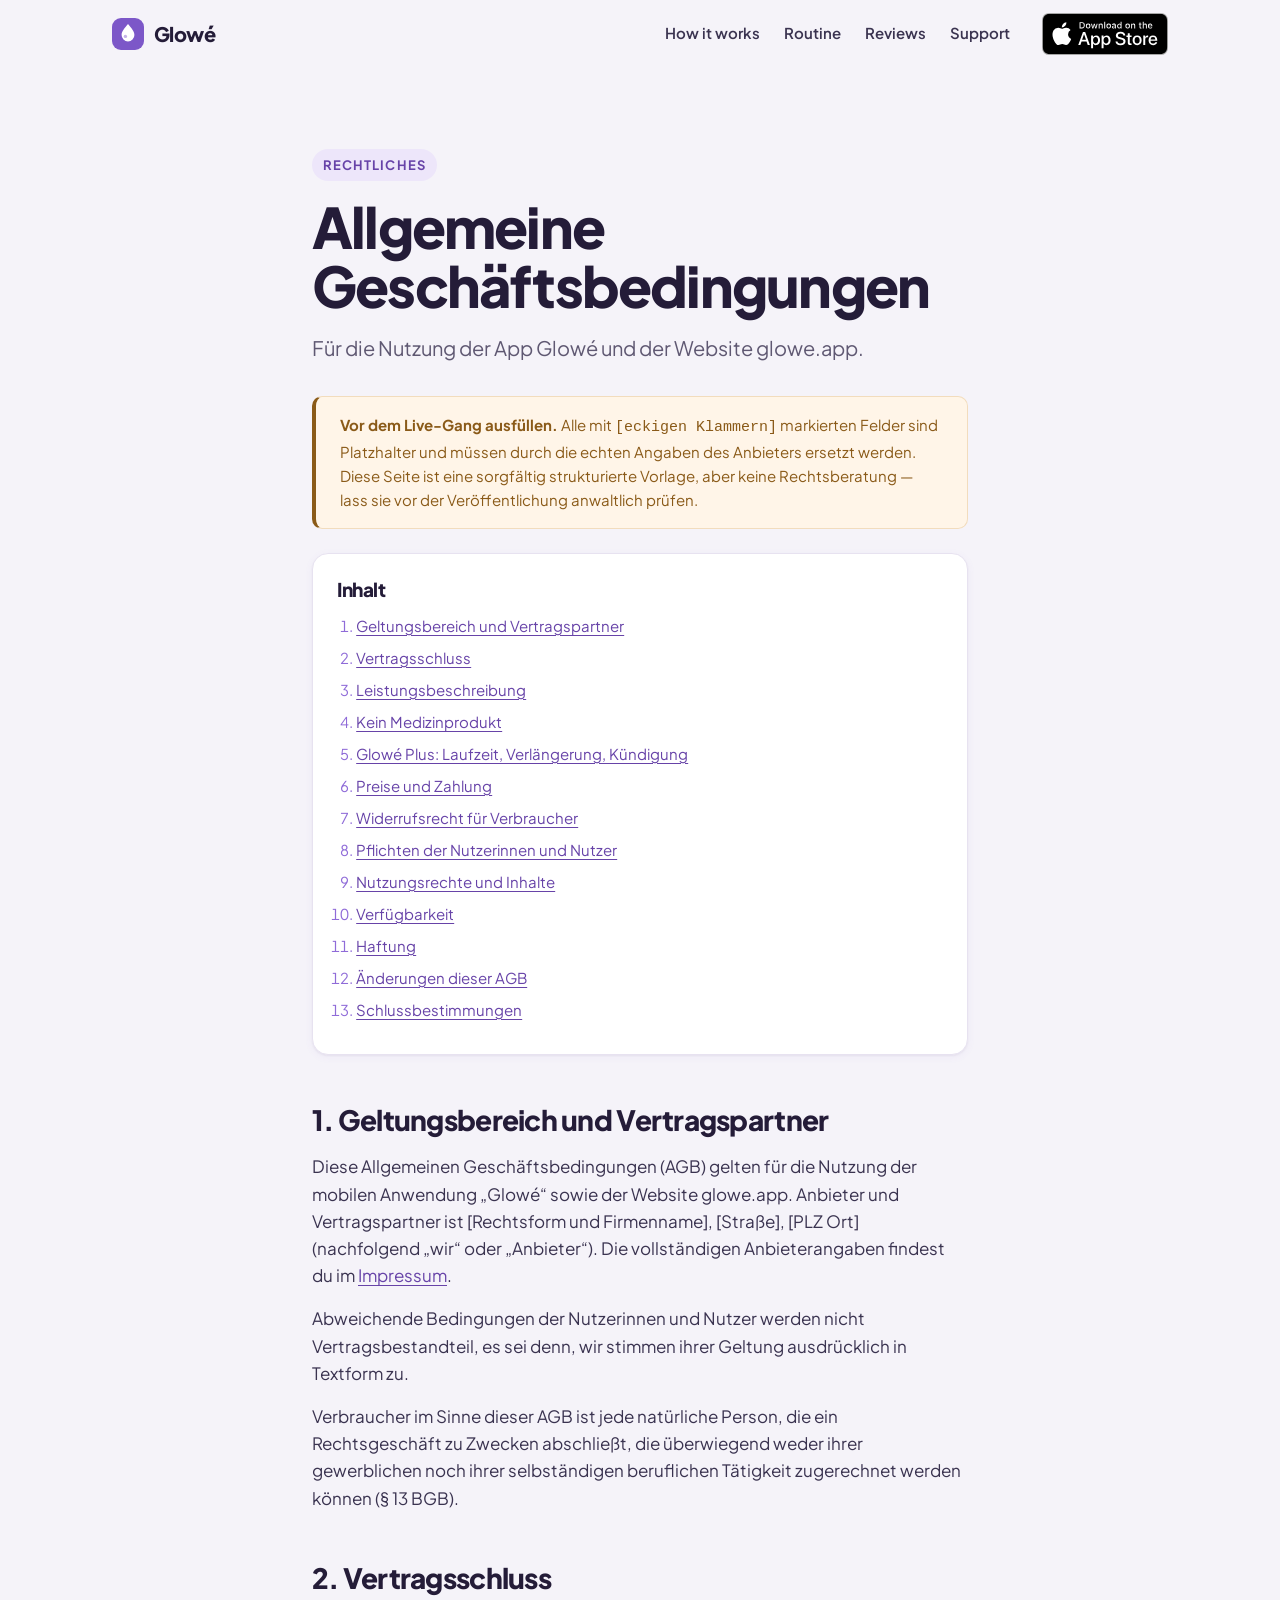
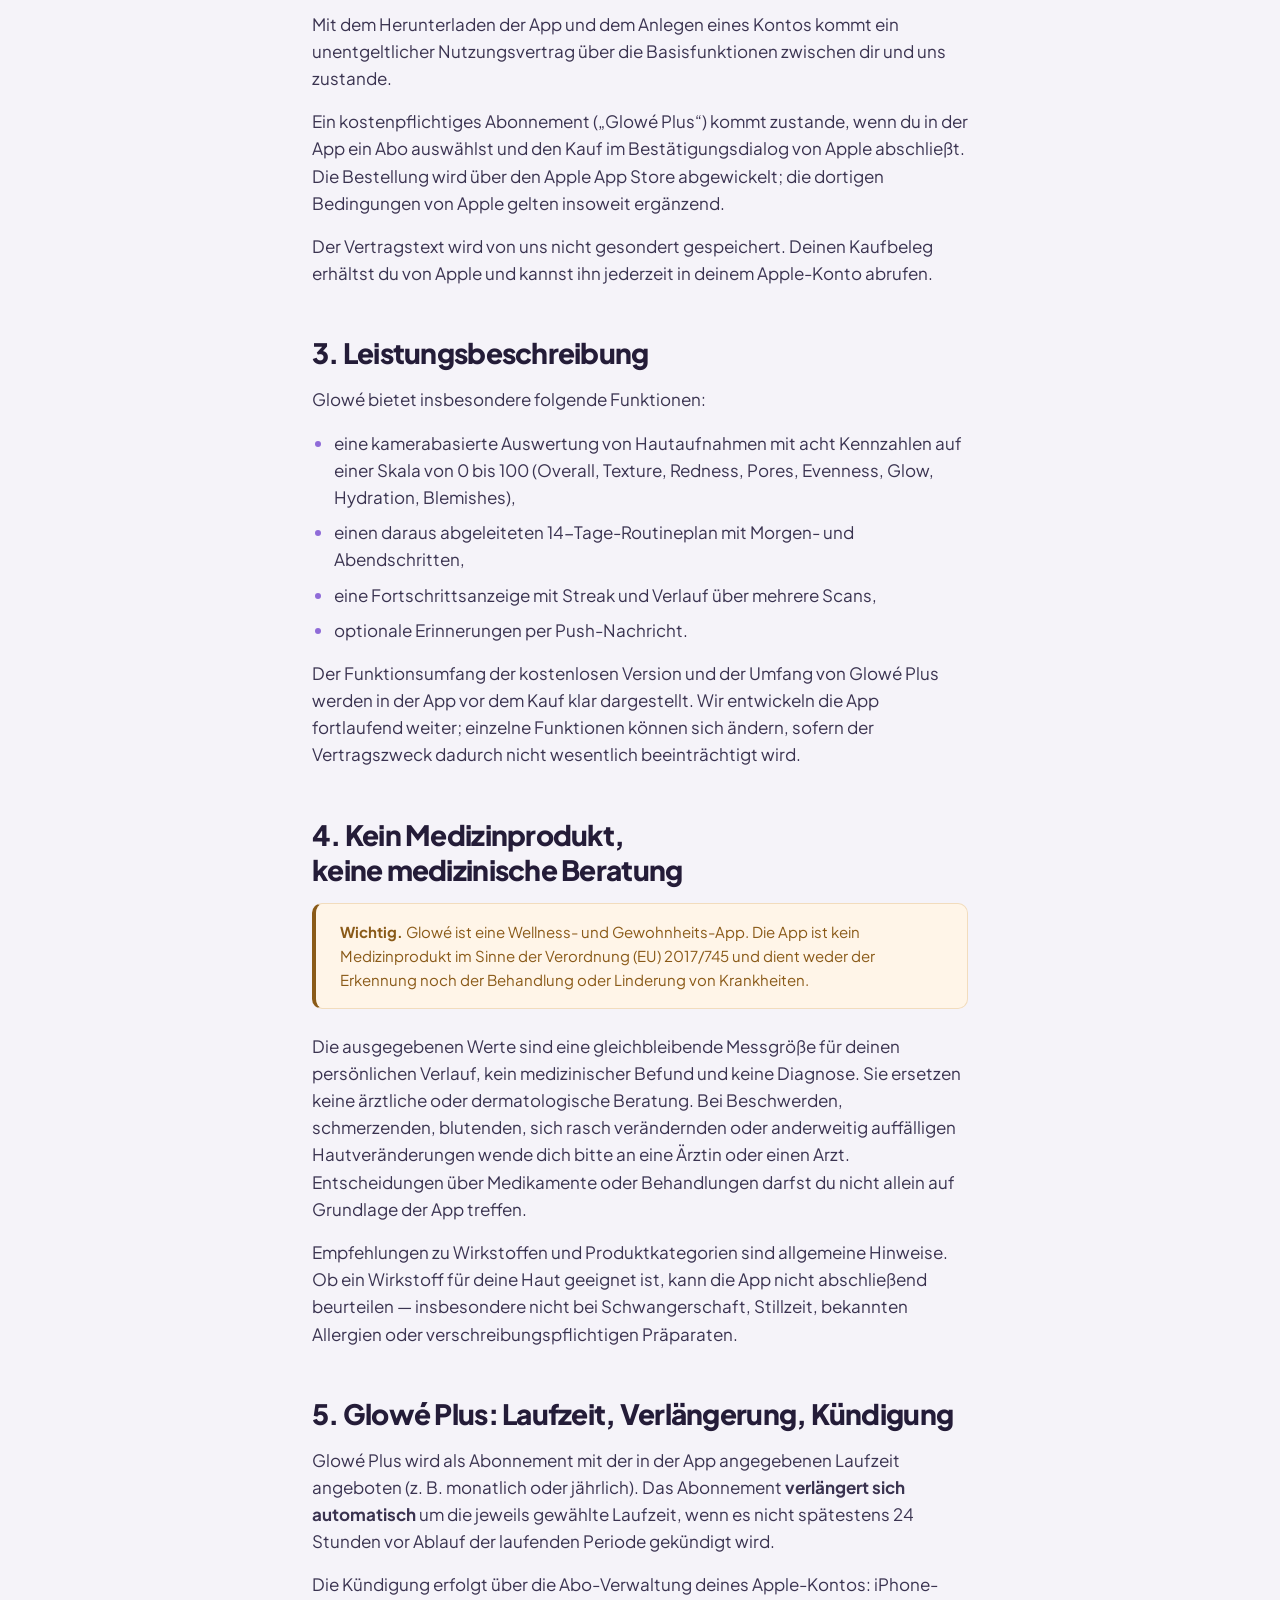
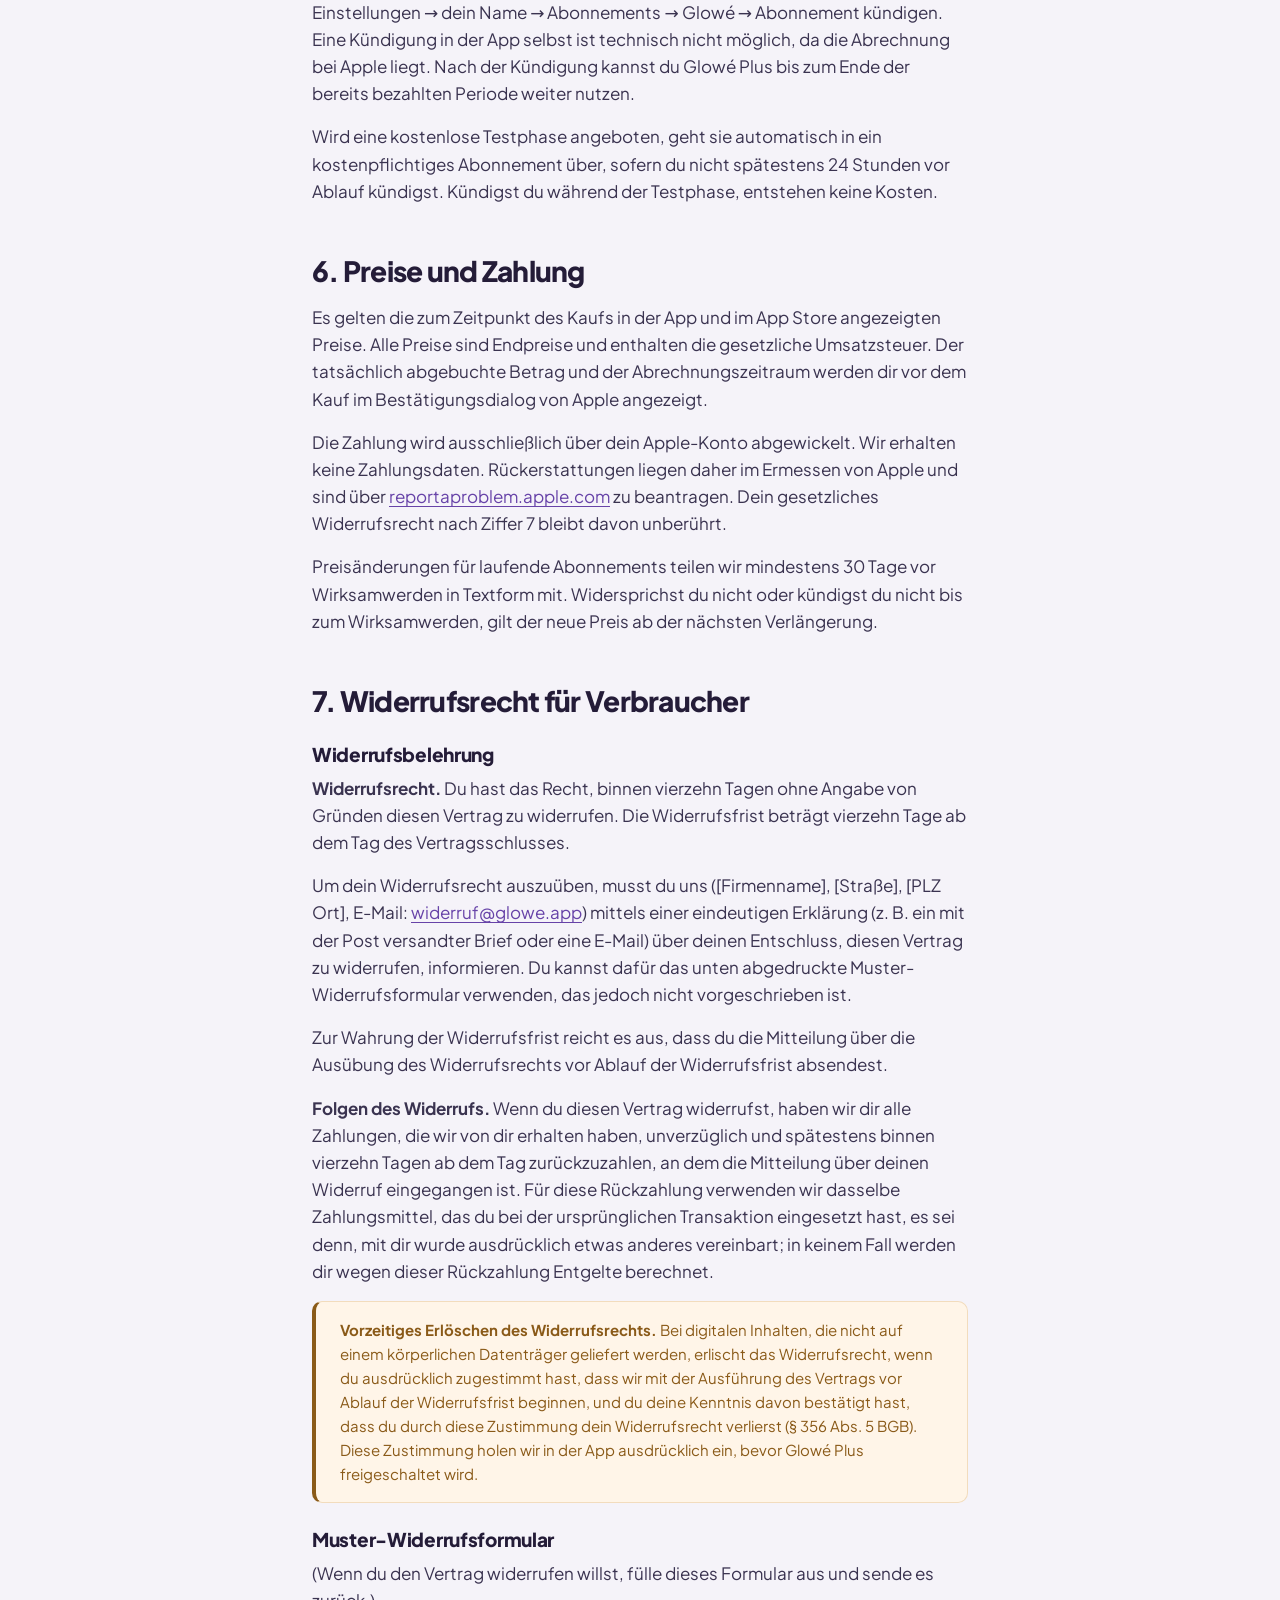
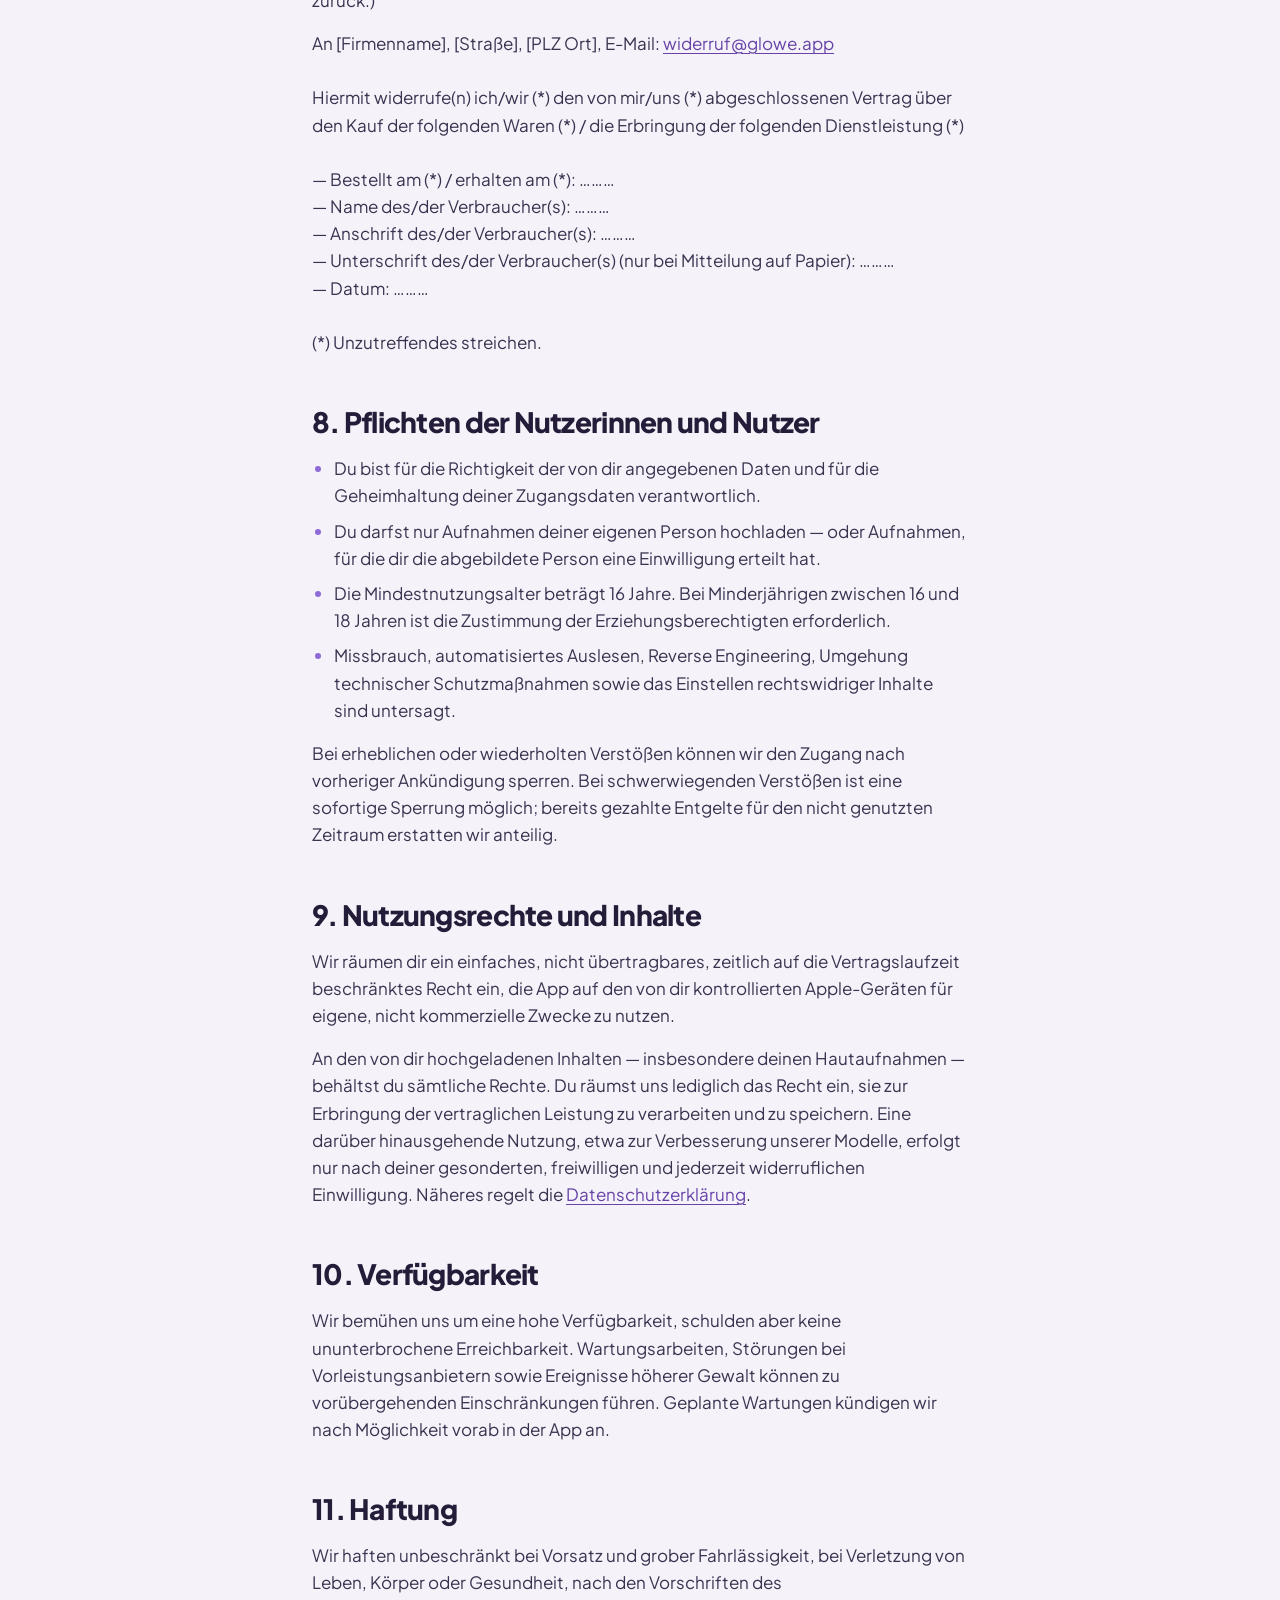
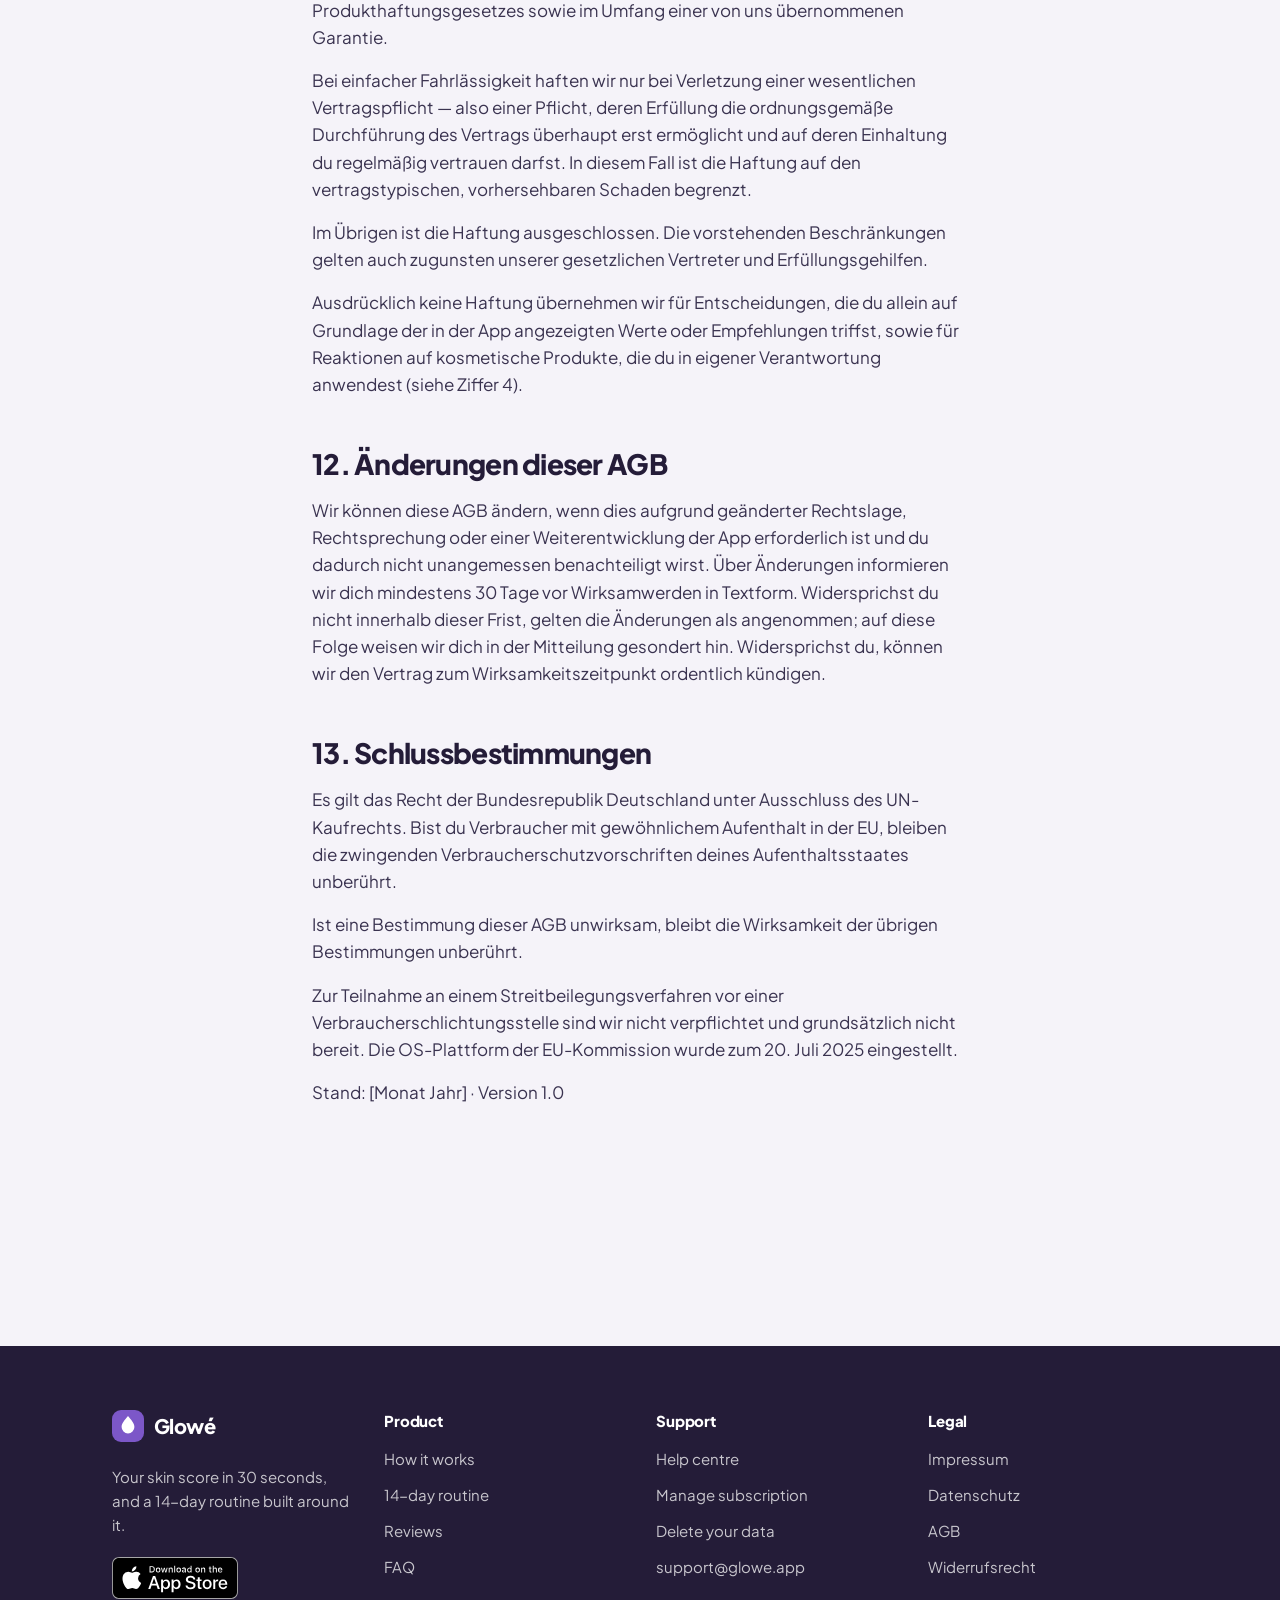
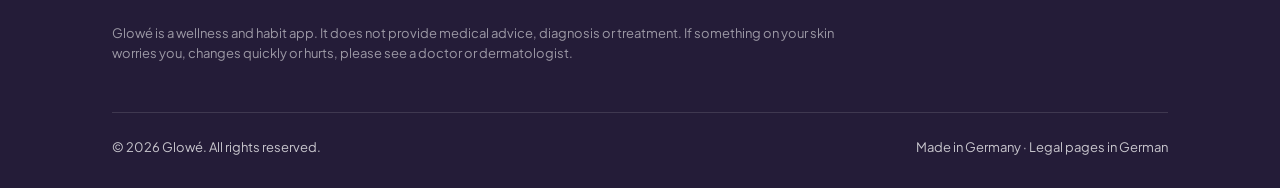
==== agb.html @ 4f0b28f7 "Add Glowé marketing site with code-built iPhone mockups Static five-page site for the Glowé iOS app," ====
<!doctype html>
<html lang="de">
  <head>
    <meta charset="utf-8" />
    <meta name="viewport" content="width=device-width, initial-scale=1" />
    <title>AGB — Glowé</title>
    <meta name="description" content="Allgemeine Geschäftsbedingungen für die App Glowé: Vertragsschluss, Glowé Plus, Kündigung, Widerrufsrecht und Haftung." />
    <meta name="robots" content="index, follow" />
    <link rel="canonical" href="https://glowe.app/agb.html" />
    <meta name="theme-color" content="#f5f3f9" />
    <meta property="og:type" content="website" />
    <meta property="og:site_name" content="Glowé" />
    <meta property="og:title" content="AGB — Glowé" />
    <meta property="og:description" content="Allgemeine Geschäftsbedingungen für die App Glowé: Vertragsschluss, Glowé Plus, Kündigung, Widerrufsrecht und Haftung." />
    <meta property="og:url" content="https://glowe.app/agb.html" />
    <link rel="preload" href="assets/fonts/plus-jakarta-sans-latin.woff2" as="font" type="font/woff2" crossorigin />
    <link rel="stylesheet" href="assets/css/style.css" />
    <link rel="icon" href="data:image/svg+xml,%3Csvg xmlns='http://www.w3.org/2000/svg' viewBox='0 0 32 32'%3E%3Crect width='32' height='32' rx='9' fill='%237c57c8'/%3E%3Cpath d='M16 6c3.4 4.2 6.4 7.2 6.4 11a6.4 6.4 0 1 1-12.8 0c0-3.8 3-6.8 6.4-11z' fill='%23fff'/%3E%3C/svg%3E" />
  </head>

  <body>
    <a class="skip-link" href="#main">Skip to content</a>

    <header class="header">
      <div class="container header__inner">
        <a class="brand" href="index.html">
          <svg class="brand__mark" viewBox="0 0 32 32" aria-hidden="true">
            <rect width="32" height="32" rx="9" fill="#7c57c8" />
            <path d="M16 6c3.4 4.2 6.4 7.2 6.4 11a6.4 6.4 0 1 1-12.8 0c0-3.8 3-6.8 6.4-11z" fill="#fff" />
            <circle cx="13.4" cy="18.4" r="1.7" fill="#7c57c8" opacity=".45" />
          </svg>
          Glowé
        </a>

        <nav class="nav" aria-label="Main">
          <a href="index.html#how">How it works</a>
          <a href="index.html#routine">Routine</a>
          <a href="index.html#reviews">Reviews</a>
          <a href="support.html">Support</a>
        </nav>

        <a class="appstore appstore--sm header__cta" href="https://apps.apple.com/app/id6787454842" target="_blank" rel="noopener">
          <img src="assets/img/appstore-badge.svg" alt="Download Glowé on the App Store" width="126" height="42" />
        </a>

        <button class="burger" type="button" aria-expanded="false" aria-controls="mobile-nav" aria-label="Open menu">
          <span></span>
        </button>
      </div>

      <div class="container">
        <nav class="mobile-nav" id="mobile-nav" hidden aria-label="Mobile">
          <a href="index.html#how">How it works</a>
          <a href="index.html#routine">Routine</a>
          <a href="index.html#reviews">Reviews</a>
          <a href="support.html">Support</a>
          <a class="appstore appstore--sm" href="https://apps.apple.com/app/id6787454842" target="_blank" rel="noopener">
            <img src="assets/img/appstore-badge.svg" alt="Download Glowé on the App Store" width="126" height="42" />
          </a>
        </nav>
      </div>
    </header>

    <main id="main">
      <section class="page-head">
        <div class="container container--narrow">
          <span class="eyebrow reveal">Rechtliches</span>
          <h1 class="reveal">Allgemeine Geschäftsbedingungen</h1>
          <p class="reveal">
            Für die Nutzung der App Glowé und der Website glowe.app.
          </p>
        </div>
      </section>

      <section class="prose container container--narrow">
      <div class="callout reveal">
        <strong>Vor dem Live-Gang ausfüllen.</strong> Alle mit
        <code>[eckigen Klammern]</code> markierten Felder sind Platzhalter und müssen durch die
        echten Angaben des Anbieters ersetzt werden. Diese Seite ist eine sorgfältig strukturierte
        Vorlage, aber keine Rechtsberatung — lass sie vor der Veröffentlichung anwaltlich prüfen.
      </div>

        <nav class="toc reveal" aria-label="Inhaltsverzeichnis">
          <h2>Inhalt</h2>
          <ol>
            <li><a href="#geltung">Geltungsbereich und Vertragspartner</a></li>
            <li><a href="#vertragsschluss">Vertragsschluss</a></li>
            <li><a href="#leistung">Leistungsbeschreibung</a></li>
            <li><a href="#kein-medizinprodukt">Kein Medizinprodukt</a></li>
            <li><a href="#abo">Glowé Plus: Laufzeit, Verlängerung, Kündigung</a></li>
            <li><a href="#preise">Preise und Zahlung</a></li>
            <li><a href="#widerruf">Widerrufsrecht für Verbraucher</a></li>
            <li><a href="#pflichten">Pflichten der Nutzerinnen und Nutzer</a></li>
            <li><a href="#rechte-inhalte">Nutzungsrechte und Inhalte</a></li>
            <li><a href="#verfuegbarkeit">Verfügbarkeit</a></li>
            <li><a href="#haftung">Haftung</a></li>
            <li><a href="#aenderungen">Änderungen dieser AGB</a></li>
            <li><a href="#schluss">Schlussbestimmungen</a></li>
          </ol>
        </nav>

        <h2 id="geltung">1. Geltungsbereich und Vertragspartner</h2>
        <p>
          Diese Allgemeinen Geschäftsbedingungen (AGB) gelten für die Nutzung der mobilen Anwendung
          „Glowé“ sowie der Website glowe.app. Anbieter und Vertragspartner ist [Rechtsform und
          Firmenname], [Straße], [PLZ Ort] (nachfolgend „wir“ oder „Anbieter“). Die vollständigen
          Anbieterangaben findest du im <a href="impressum.html">Impressum</a>.
        </p>
        <p>
          Abweichende Bedingungen der Nutzerinnen und Nutzer werden nicht Vertragsbestandteil, es
          sei denn, wir stimmen ihrer Geltung ausdrücklich in Textform zu.
        </p>
        <p>
          Verbraucher im Sinne dieser AGB ist jede natürliche Person, die ein Rechtsgeschäft zu
          Zwecken abschließt, die überwiegend weder ihrer gewerblichen noch ihrer selbständigen
          beruflichen Tätigkeit zugerechnet werden können (§ 13 BGB).
        </p>

        <h2 id="vertragsschluss">2. Vertragsschluss</h2>
        <p>
          Mit dem Herunterladen der App und dem Anlegen eines Kontos kommt ein unentgeltlicher
          Nutzungsvertrag über die Basisfunktionen zwischen dir und uns zustande.
        </p>
        <p>
          Ein kostenpflichtiges Abonnement („Glowé Plus“) kommt zustande, wenn du in der App ein
          Abo auswählst und den Kauf im Bestätigungsdialog von Apple abschließt. Die Bestellung wird
          über den Apple App Store abgewickelt; die dortigen Bedingungen von Apple gelten insoweit
          ergänzend.
        </p>
        <p>
          Der Vertragstext wird von uns nicht gesondert gespeichert. Deinen Kaufbeleg erhältst du
          von Apple und kannst ihn jederzeit in deinem Apple-Konto abrufen.
        </p>

        <h2 id="leistung">3. Leistungsbeschreibung</h2>
        <p>Glowé bietet insbesondere folgende Funktionen:</p>
        <ul>
          <li>
            eine kamerabasierte Auswertung von Hautaufnahmen mit acht Kennzahlen auf einer Skala von
            0 bis 100 (Overall, Texture, Redness, Pores, Evenness, Glow, Hydration, Blemishes),
          </li>
          <li>einen daraus abgeleiteten 14-Tage-Routineplan mit Morgen- und Abendschritten,</li>
          <li>eine Fortschrittsanzeige mit Streak und Verlauf über mehrere Scans,</li>
          <li>optionale Erinnerungen per Push-Nachricht.</li>
        </ul>
        <p>
          Der Funktionsumfang der kostenlosen Version und der Umfang von Glowé Plus werden in der
          App vor dem Kauf klar dargestellt. Wir entwickeln die App fortlaufend weiter; einzelne
          Funktionen können sich ändern, sofern der Vertragszweck dadurch nicht wesentlich
          beeinträchtigt wird.
        </p>

        <h2 id="kein-medizinprodukt">4. Kein Medizinprodukt, keine medizinische Beratung</h2>
        <div class="callout">
          <strong>Wichtig.</strong> Glowé ist eine Wellness- und Gewohnheits-App. Die App ist kein
          Medizinprodukt im Sinne der Verordnung (EU) 2017/745 und dient weder der Erkennung noch
          der Behandlung oder Linderung von Krankheiten.
        </div>
        <p>
          Die ausgegebenen Werte sind eine gleichbleibende Messgröße für deinen persönlichen
          Verlauf, kein medizinischer Befund und keine Diagnose. Sie ersetzen keine ärztliche oder
          dermatologische Beratung. Bei Beschwerden, schmerzenden, blutenden, sich rasch
          verändernden oder anderweitig auffälligen Hautveränderungen wende dich bitte an eine Ärztin
          oder einen Arzt. Entscheidungen über Medikamente oder Behandlungen darfst du nicht allein
          auf Grundlage der App treffen.
        </p>
        <p>
          Empfehlungen zu Wirkstoffen und Produktkategorien sind allgemeine Hinweise. Ob ein
          Wirkstoff für deine Haut geeignet ist, kann die App nicht abschließend beurteilen —
          insbesondere nicht bei Schwangerschaft, Stillzeit, bekannten Allergien oder
          verschreibungspflichtigen Präparaten.
        </p>

        <h2 id="abo">5. Glowé Plus: Laufzeit, Verlängerung, Kündigung</h2>
        <p>
          Glowé Plus wird als Abonnement mit der in der App angegebenen Laufzeit angeboten (z.&nbsp;B.
          monatlich oder jährlich). Das Abonnement <strong>verlängert sich automatisch</strong> um
          die jeweils gewählte Laufzeit, wenn es nicht spätestens 24 Stunden vor Ablauf der
          laufenden Periode gekündigt wird.
        </p>
        <p>
          Die Kündigung erfolgt über die Abo-Verwaltung deines Apple-Kontos: iPhone-Einstellungen →
          dein Name → Abonnements → Glowé → Abonnement kündigen. Eine Kündigung in der App selbst
          ist technisch nicht möglich, da die Abrechnung bei Apple liegt. Nach der Kündigung kannst
          du Glowé Plus bis zum Ende der bereits bezahlten Periode weiter nutzen.
        </p>
        <p>
          Wird eine kostenlose Testphase angeboten, geht sie automatisch in ein kostenpflichtiges
          Abonnement über, sofern du nicht spätestens 24 Stunden vor Ablauf kündigst. Kündigst du
          während der Testphase, entstehen keine Kosten.
        </p>

        <h2 id="preise">6. Preise und Zahlung</h2>
        <p>
          Es gelten die zum Zeitpunkt des Kaufs in der App und im App Store angezeigten Preise. Alle
          Preise sind Endpreise und enthalten die gesetzliche Umsatzsteuer. Der tatsächlich
          abgebuchte Betrag und der Abrechnungszeitraum werden dir vor dem Kauf im Bestätigungsdialog
          von Apple angezeigt.
        </p>
        <p>
          Die Zahlung wird ausschließlich über dein Apple-Konto abgewickelt. Wir erhalten keine
          Zahlungsdaten. Rückerstattungen liegen daher im Ermessen von Apple und sind über
          <a href="https://reportaproblem.apple.com" target="_blank" rel="noopener">reportaproblem.apple.com</a>
          zu beantragen. Dein gesetzliches Widerrufsrecht nach Ziffer 7 bleibt davon unberührt.
        </p>
        <p>
          Preisänderungen für laufende Abonnements teilen wir mindestens 30 Tage vor Wirksamwerden
          in Textform mit. Widersprichst du nicht oder kündigst du nicht bis zum Wirksamwerden, gilt
          der neue Preis ab der nächsten Verlängerung.
        </p>

        <h2 id="widerruf">7. Widerrufsrecht für Verbraucher</h2>

        <h3>Widerrufsbelehrung</h3>
        <p>
          <strong>Widerrufsrecht.</strong> Du hast das Recht, binnen vierzehn Tagen ohne Angabe von
          Gründen diesen Vertrag zu widerrufen. Die Widerrufsfrist beträgt vierzehn Tage ab dem Tag
          des Vertragsschlusses.
        </p>
        <p>
          Um dein Widerrufsrecht auszuüben, musst du uns ([Firmenname], [Straße], [PLZ Ort], E-Mail:
          <a href="mailto:widerruf@glowe.app">widerruf@glowe.app</a>) mittels einer eindeutigen
          Erklärung (z.&nbsp;B. ein mit der Post versandter Brief oder eine E-Mail) über deinen
          Entschluss, diesen Vertrag zu widerrufen, informieren. Du kannst dafür das unten
          abgedruckte Muster-Widerrufsformular verwenden, das jedoch nicht vorgeschrieben ist.
        </p>
        <p>
          Zur Wahrung der Widerrufsfrist reicht es aus, dass du die Mitteilung über die Ausübung des
          Widerrufsrechts vor Ablauf der Widerrufsfrist absendest.
        </p>
        <p>
          <strong>Folgen des Widerrufs.</strong> Wenn du diesen Vertrag widerrufst, haben wir dir
          alle Zahlungen, die wir von dir erhalten haben, unverzüglich und spätestens binnen
          vierzehn Tagen ab dem Tag zurückzuzahlen, an dem die Mitteilung über deinen Widerruf
          eingegangen ist. Für diese Rückzahlung verwenden wir dasselbe Zahlungsmittel, das du bei
          der ursprünglichen Transaktion eingesetzt hast, es sei denn, mit dir wurde ausdrücklich
          etwas anderes vereinbart; in keinem Fall werden dir wegen dieser Rückzahlung Entgelte
          berechnet.
        </p>
        <div class="callout">
          <strong>Vorzeitiges Erlöschen des Widerrufsrechts.</strong> Bei digitalen Inhalten, die
          nicht auf einem körperlichen Datenträger geliefert werden, erlischt das Widerrufsrecht,
          wenn du ausdrücklich zugestimmt hast, dass wir mit der Ausführung des Vertrags vor Ablauf
          der Widerrufsfrist beginnen, und du deine Kenntnis davon bestätigt hast, dass du durch
          diese Zustimmung dein Widerrufsrecht verlierst (§ 356 Abs. 5 BGB). Diese Zustimmung holen
          wir in der App ausdrücklich ein, bevor Glowé Plus freigeschaltet wird.
        </div>

        <h3>Muster-Widerrufsformular</h3>
        <p class="prose__meta">
          (Wenn du den Vertrag widerrufen willst, fülle dieses Formular aus und sende es zurück.)
        </p>
        <p>
          An [Firmenname], [Straße], [PLZ Ort], E-Mail:
          <a href="mailto:widerruf@glowe.app">widerruf@glowe.app</a><br /><br />
          Hiermit widerrufe(n) ich/wir (*) den von mir/uns (*) abgeschlossenen Vertrag über den Kauf
          der folgenden Waren (*) / die Erbringung der folgenden Dienstleistung (*)<br /><br />
          — Bestellt am (*) / erhalten am (*): ………<br />
          — Name des/der Verbraucher(s): ………<br />
          — Anschrift des/der Verbraucher(s): ………<br />
          — Unterschrift des/der Verbraucher(s) (nur bei Mitteilung auf Papier): ………<br />
          — Datum: ………<br /><br />
          (*) Unzutreffendes streichen.
        </p>

        <h2 id="pflichten">8. Pflichten der Nutzerinnen und Nutzer</h2>
        <ul>
          <li>
            Du bist für die Richtigkeit der von dir angegebenen Daten und für die Geheimhaltung
            deiner Zugangsdaten verantwortlich.
          </li>
          <li>
            Du darfst nur Aufnahmen deiner eigenen Person hochladen — oder Aufnahmen, für die dir
            die abgebildete Person eine Einwilligung erteilt hat.
          </li>
          <li>
            Die Mindestnutzungsalter beträgt 16 Jahre. Bei Minderjährigen zwischen 16 und 18 Jahren
            ist die Zustimmung der Erziehungsberechtigten erforderlich.
          </li>
          <li>
            Missbrauch, automatisiertes Auslesen, Reverse Engineering, Umgehung technischer
            Schutzmaßnahmen sowie das Einstellen rechtswidriger Inhalte sind untersagt.
          </li>
        </ul>
        <p>
          Bei erheblichen oder wiederholten Verstößen können wir den Zugang nach vorheriger
          Ankündigung sperren. Bei schwerwiegenden Verstößen ist eine sofortige Sperrung möglich;
          bereits gezahlte Entgelte für den nicht genutzten Zeitraum erstatten wir anteilig.
        </p>

        <h2 id="rechte-inhalte">9. Nutzungsrechte und Inhalte</h2>
        <p>
          Wir räumen dir ein einfaches, nicht übertragbares, zeitlich auf die Vertragslaufzeit
          beschränktes Recht ein, die App auf den von dir kontrollierten Apple-Geräten für eigene,
          nicht kommerzielle Zwecke zu nutzen.
        </p>
        <p>
          An den von dir hochgeladenen Inhalten — insbesondere deinen Hautaufnahmen — behältst du
          sämtliche Rechte. Du räumst uns lediglich das Recht ein, sie zur Erbringung der
          vertraglichen Leistung zu verarbeiten und zu speichern. Eine darüber hinausgehende Nutzung,
          etwa zur Verbesserung unserer Modelle, erfolgt nur nach deiner gesonderten, freiwilligen
          und jederzeit widerruflichen Einwilligung. Näheres regelt die
          <a href="datenschutz.html">Datenschutzerklärung</a>.
        </p>

        <h2 id="verfuegbarkeit">10. Verfügbarkeit</h2>
        <p>
          Wir bemühen uns um eine hohe Verfügbarkeit, schulden aber keine ununterbrochene
          Erreichbarkeit. Wartungsarbeiten, Störungen bei Vorleistungsanbietern sowie Ereignisse
          höherer Gewalt können zu vorübergehenden Einschränkungen führen. Geplante Wartungen kündigen
          wir nach Möglichkeit vorab in der App an.
        </p>

        <h2 id="haftung">11. Haftung</h2>
        <p>
          Wir haften unbeschränkt bei Vorsatz und grober Fahrlässigkeit, bei Verletzung von Leben,
          Körper oder Gesundheit, nach den Vorschriften des Produkthaftungsgesetzes sowie im Umfang
          einer von uns übernommenen Garantie.
        </p>
        <p>
          Bei einfacher Fahrlässigkeit haften wir nur bei Verletzung einer wesentlichen
          Vertragspflicht — also einer Pflicht, deren Erfüllung die ordnungsgemäße Durchführung des
          Vertrags überhaupt erst ermöglicht und auf deren Einhaltung du regelmäßig vertrauen darfst.
          In diesem Fall ist die Haftung auf den vertragstypischen, vorhersehbaren Schaden begrenzt.
        </p>
        <p>
          Im Übrigen ist die Haftung ausgeschlossen. Die vorstehenden Beschränkungen gelten auch
          zugunsten unserer gesetzlichen Vertreter und Erfüllungsgehilfen.
        </p>
        <p>
          Ausdrücklich keine Haftung übernehmen wir für Entscheidungen, die du allein auf Grundlage
          der in der App angezeigten Werte oder Empfehlungen triffst, sowie für Reaktionen auf
          kosmetische Produkte, die du in eigener Verantwortung anwendest (siehe Ziffer 4).
        </p>

        <h2 id="aenderungen">12. Änderungen dieser AGB</h2>
        <p>
          Wir können diese AGB ändern, wenn dies aufgrund geänderter Rechtslage, Rechtsprechung oder
          einer Weiterentwicklung der App erforderlich ist und du dadurch nicht unangemessen
          benachteiligt wirst. Über Änderungen informieren wir dich mindestens 30 Tage vor
          Wirksamwerden in Textform. Widersprichst du nicht innerhalb dieser Frist, gelten die
          Änderungen als angenommen; auf diese Folge weisen wir dich in der Mitteilung gesondert hin.
          Widersprichst du, können wir den Vertrag zum Wirksamkeitszeitpunkt ordentlich kündigen.
        </p>

        <h2 id="schluss">13. Schlussbestimmungen</h2>
        <p>
          Es gilt das Recht der Bundesrepublik Deutschland unter Ausschluss des UN-Kaufrechts. Bist
          du Verbraucher mit gewöhnlichem Aufenthalt in der EU, bleiben die zwingenden
          Verbraucherschutzvorschriften deines Aufenthaltsstaates unberührt.
        </p>
        <p>
          Ist eine Bestimmung dieser AGB unwirksam, bleibt die Wirksamkeit der übrigen Bestimmungen
          unberührt.
        </p>
        <p>
          Zur Teilnahme an einem Streitbeilegungsverfahren vor einer Verbraucherschlichtungsstelle
          sind wir nicht verpflichtet und grundsätzlich nicht bereit. Die OS-Plattform der
          EU-Kommission wurde zum 20. Juli 2025 eingestellt.
        </p>
        <p class="prose__meta">Stand: [Monat Jahr] · Version 1.0</p>
      </section>
    </main>

    <footer class="footer">
      <div class="container">
        <div class="footer__grid">
          <div>
            <a class="brand" href="index.html">
              <svg class="brand__mark" viewBox="0 0 32 32" aria-hidden="true">
                <rect width="32" height="32" rx="9" fill="#7c57c8" />
                <path d="M16 6c3.4 4.2 6.4 7.2 6.4 11a6.4 6.4 0 1 1-12.8 0c0-3.8 3-6.8 6.4-11z" fill="#fff" />
              </svg>
              Glowé
            </a>
            <p class="footer__tagline">
              Your skin score in 30 seconds, and a 14-day routine built around it.
            </p>
            <p style="margin-top: 1.25rem">
              <a class="appstore appstore--sm" href="https://apps.apple.com/app/id6787454842" target="_blank" rel="noopener">
                <img src="assets/img/appstore-badge.svg" alt="Download Glowé on the App Store" width="126" height="42" />
              </a>
            </p>
          </div>

          <div>
            <h4>Product</h4>
            <ul>
              <li><a href="index.html#how">How it works</a></li>
              <li><a href="index.html#routine">14-day routine</a></li>
              <li><a href="index.html#reviews">Reviews</a></li>
              <li><a href="index.html#faq">FAQ</a></li>
            </ul>
          </div>

          <div>
            <h4>Support</h4>
            <ul>
              <li><a href="support.html">Help centre</a></li>
              <li><a href="support.html#subscription">Manage subscription</a></li>
              <li><a href="support.html#delete">Delete your data</a></li>
              <li><a href="mailto:support@glowe.app">support@glowe.app</a></li>
            </ul>
          </div>

          <div>
            <h4>Legal</h4>
            <ul>
              <li><a href="impressum.html">Impressum</a></li>
              <li><a href="datenschutz.html">Datenschutz</a></li>
              <li><a href="agb.html">AGB</a></li>
              <li><a href="agb.html#widerruf">Widerrufsrecht</a></li>
            </ul>
          </div>
        </div>

        <p class="footer__legal-note">
          Glowé is a wellness and habit app. It does not provide medical advice, diagnosis or
          treatment. If something on your skin worries you, changes quickly or hurts, please see a
          doctor or dermatologist.
        </p>

        <div class="footer__bottom">
          <span>© <span data-year>2026</span> Glowé. All rights reserved.</span>
          <span>Made in Germany · Legal pages in German</span>
        </div>
      </div>
    </footer>

    <script src="assets/js/main.js" defer></script>
  </body>
</html>
---- assets/css/style.css ----
/* =========================================================
   Glowé — Design System
   Ein Token-Satz, eine Typo-Skala, ein Spacing-Rhythmus.
   ========================================================= */

@font-face {
  font-family: "Plus Jakarta Sans";
  font-style: normal;
  font-weight: 400 800;
  font-display: swap;
  src: url("../fonts/plus-jakarta-sans-latin.woff2") format("woff2");
  unicode-range: U+0000-00FF, U+0131, U+0152-0153, U+02BB-02BC, U+02C6, U+02DA,
    U+02DC, U+0304, U+0308, U+0329, U+2000-206F, U+20AC, U+2122, U+2191, U+2193,
    U+2212, U+2215, U+FEFF, U+FFFD;
}

:root {
  /* ---- Farbe: eine Violett-Rampe, ein Neutral-System ---- */
  --violet-50: #f7f4fd;
  --violet-100: #ede6fa;
  --violet-200: #dccef5;
  --violet-300: #c3acec;
  --violet-400: #a688e0;
  --violet-500: #8f6bd8;
  --violet-600: #7c57c8; /* Primär — 5.18:1 auf Weiß */
  --violet-700: #6743a8; /* Kleiner Text auf Tint — 5.70:1 auf --bg */

  --ink: #241c38; /* Headlines */
  --text: #3a3350; /* Fließtext */
  --muted: #5f5872; /* Sekundär — 5.37:1 auf --bg */
  --line: #e7e2f0;
  --line-strong: #cfc6e2;

  --bg: #f5f3f9;
  --surface: #ffffff;
  --surface-dark: #241c38;
  --surface-dark-2: #302547;

  --ok: #2f7d5b;
  --warn-bg: #fff5e8;
  --warn-ink: #8a5a18;

  /* ---- Typo-Skala: 1.25 Major Third, fluid, ein LH pro Stufe ---- */
  --fs-display: clamp(2.25rem, 1.35rem + 3.9vw, 3.5rem); /* 36 → 56 */
  --fs-h2: clamp(1.875rem, 1.25rem + 2.7vw, 3rem); /* 30 → 48 */
  --fs-h3: clamp(1.25rem, 1.1rem + 0.6vw, 1.5rem); /* 20 → 24 */
  --fs-h4: 1.1875rem; /* 19 */
  --fs-lead: clamp(1.0625rem, 1rem + 0.4vw, 1.25rem); /* 17 → 20 */
  --fs-body: 1.0625rem; /* 17 */
  --fs-sm: 0.9375rem; /* 15 */
  --fs-xs: 0.8125rem; /* 13 */

  --lh-display: 1.06;
  --lh-h2: 1.1;
  --lh-h3: 1.3;
  --lh-body: 1.6;

  --ls-display: -0.032em;
  --ls-h2: -0.026em;
  --ls-h3: -0.015em;

  /* ---- Spacing: 4px-Basis, eine Progression ---- */
  --s-1: 0.25rem;
  --s-2: 0.5rem;
  --s-3: 0.75rem;
  --s-4: 1rem;
  --s-5: 1.5rem;
  --s-6: 2rem;
  --s-7: 3rem;
  --s-8: 4rem;
  --s-9: 6rem;
  --section-y: clamp(4rem, 2rem + 8vw, 7rem);

  /* ---- Maße ---- */
  --container: 1120px;
  --container-narrow: 720px;
  --gutter: clamp(1.25rem, 4vw, 2rem);
  --header-h: 68px;

  /* ---- Radius: vier Werte, sonst nichts ---- */
  --r-sm: 10px;
  --r-md: 16px;
  --r-lg: 24px;
  --r-xl: 32px;
  --r-full: 999px;

  /* ---- Schatten: eine Familie, violett getönt ---- */
  --shadow-sm: 0 1px 2px rgba(36, 28, 56, 0.05),
    0 2px 8px rgba(124, 87, 200, 0.06);
  --shadow-md: 0 2px 4px rgba(36, 28, 56, 0.04),
    0 8px 24px rgba(124, 87, 200, 0.1);
  --shadow-lg: 0 4px 8px rgba(36, 28, 56, 0.05),
    0 24px 56px rgba(124, 87, 200, 0.16);

  /* ---- Motion ---- */
  --ease: cubic-bezier(0.22, 0.61, 0.36, 1);
  --dur-fast: 160ms;
  --dur: 280ms;
  --dur-slow: 620ms;
}

/* ---------- Reset ---------- */
*,
*::before,
*::after {
  box-sizing: border-box;
}
* {
  margin: 0;
}
html {
  -webkit-text-size-adjust: 100%;
  scroll-behavior: smooth;
  scroll-padding-top: calc(var(--header-h) + 16px);
}
body {
  font-family: "Plus Jakarta Sans", ui-sans-serif, system-ui, -apple-system,
    "Segoe UI", Roboto, sans-serif;
  font-size: var(--fs-body);
  line-height: var(--lh-body);
  color: var(--text);
  background: var(--bg);
  -webkit-font-smoothing: antialiased;
  text-rendering: optimizeLegibility;
  overflow-x: clip;
}
img,
svg,
video {
  display: block;
  max-width: 100%;
}
button,
input,
textarea,
select {
  font: inherit;
  color: inherit;
}
a {
  color: var(--violet-700);
  text-decoration-thickness: 1px;
  text-underline-offset: 3px;
}
h1,
h2,
h3,
h4 {
  color: var(--ink);
  font-weight: 800;
  text-wrap: balance;
}
h1 {
  font-size: var(--fs-display);
  line-height: var(--lh-display);
  letter-spacing: var(--ls-display);
}
h2 {
  font-size: var(--fs-h2);
  line-height: var(--lh-h2);
  letter-spacing: var(--ls-h2);
}
h3 {
  font-size: var(--fs-h3);
  line-height: var(--lh-h3);
  letter-spacing: var(--ls-h3);
}
h4 {
  font-size: var(--fs-h4);
  line-height: 1.4;
  letter-spacing: -0.01em;
}

/* Ein sichtbarer Fokus-Ring — überall, nicht nirgends. */
:focus-visible {
  outline: 3px solid var(--violet-600);
  outline-offset: 3px;
  border-radius: 6px;
}

.skip-link {
  position: absolute;
  left: var(--s-4);
  top: var(--s-4);
  z-index: 200;
  padding: 0.7rem 1.1rem;
  background: var(--ink);
  color: #fff;
  border-radius: var(--r-sm);
  font-weight: 700;
  transform: translateY(-200%);
  transition: transform var(--dur) var(--ease);
}
.skip-link:focus-visible {
  transform: translateY(0);
}

/* ---------- Layout ---------- */
.container {
  width: 100%;
  max-width: var(--container);
  margin-inline: auto;
  padding-inline: var(--gutter);
}
.container--narrow {
  max-width: var(--container-narrow);
}
.section {
  padding-block: var(--section-y);
}
.section--tight {
  padding-block: calc(var(--section-y) * 0.6);
}
.section__head {
  max-width: 46rem;
  margin-inline: auto;
  text-align: center;
  margin-bottom: var(--s-7);
}
.section__head p {
  margin-top: var(--s-4);
  font-size: var(--fs-lead);
  color: var(--muted);
}
.eyebrow {
  display: inline-block;
  font-size: var(--fs-xs);
  font-weight: 700;
  letter-spacing: 0.08em;
  text-transform: uppercase;
  color: var(--violet-700);
  background: var(--violet-100);
  padding: 0.35rem 0.7rem;
  border-radius: var(--r-full);
  margin-bottom: var(--s-4);
}

/* ---------- Header ---------- */
.header {
  position: sticky;
  top: 0;
  z-index: 100;
  background: var(--bg);
  border-bottom: 1px solid transparent;
  transition: background var(--dur) var(--ease),
    border-color var(--dur) var(--ease), box-shadow var(--dur) var(--ease);
}
/* Opak ab Scroll > 0 — kein durchscheinender Header über dunklen Sektionen. */
.header.is-stuck {
  background: rgba(255, 255, 255, 0.92);
  -webkit-backdrop-filter: saturate(180%) blur(14px);
  backdrop-filter: saturate(180%) blur(14px);
  border-bottom-color: var(--line);
  box-shadow: var(--shadow-sm);
}
.header__inner {
  display: flex;
  align-items: center;
  gap: var(--s-5);
  min-height: var(--header-h);
}
.brand {
  display: inline-flex;
  align-items: center;
  gap: 0.6rem;
  font-weight: 800;
  font-size: 1.25rem;
  letter-spacing: -0.02em;
  color: var(--ink);
  text-decoration: none;
}
.brand__mark {
  width: 32px;
  height: 32px;
  flex: none;
}
.nav {
  display: none;
  margin-left: auto;
  align-items: center;
  gap: var(--s-5);
}
.nav a {
  color: var(--text);
  text-decoration: none;
  font-size: var(--fs-sm);
  font-weight: 600;
  padding: 0.4rem 0;
  border-bottom: 2px solid transparent;
  transition: color var(--dur-fast) var(--ease),
    border-color var(--dur-fast) var(--ease);
}
.nav a:hover {
  color: var(--violet-700);
  border-bottom-color: var(--violet-400);
}
.nav a[aria-current="page"] {
  color: var(--violet-700);
  border-bottom-color: var(--violet-600);
}
.header__cta {
  display: none;
  margin-left: var(--s-2);
}
.burger {
  margin-left: auto;
  display: inline-flex;
  align-items: center;
  justify-content: center;
  width: 44px;
  height: 44px;
  border: 1px solid var(--line-strong);
  background: var(--surface);
  border-radius: var(--r-sm);
  cursor: pointer;
}
.burger span {
  display: block;
  width: 18px;
  height: 2px;
  background: var(--ink);
  border-radius: 2px;
  position: relative;
  transition: background var(--dur-fast) var(--ease);
}
.burger span::before,
.burger span::after {
  content: "";
  position: absolute;
  left: 0;
  width: 18px;
  height: 2px;
  background: var(--ink);
  border-radius: 2px;
  transition: transform var(--dur) var(--ease);
}
.burger span::before {
  top: -6px;
}
.burger span::after {
  top: 6px;
}
.burger[aria-expanded="true"] span {
  background: transparent;
}
.burger[aria-expanded="true"] span::before {
  transform: translateY(6px) rotate(45deg);
}
.burger[aria-expanded="true"] span::after {
  transform: translateY(-6px) rotate(-45deg);
}
.mobile-nav {
  display: grid;
  gap: var(--s-1);
  padding: var(--s-4) 0 var(--s-5);
  border-top: 1px solid var(--line);
}
.mobile-nav[hidden] {
  display: none;
}
.mobile-nav a {
  padding: 0.7rem 0.25rem;
  color: var(--text);
  text-decoration: none;
  font-weight: 600;
}
.mobile-nav .btn {
  margin-top: var(--s-3);
  justify-self: start;
}
@media (min-width: 900px) {
  .nav,
  .header__cta {
    display: flex;
  }
  .burger,
  .mobile-nav {
    display: none !important;
  }
}

/* ---------- Buttons & Badges ---------- */
.btn {
  display: inline-flex;
  align-items: center;
  justify-content: center;
  gap: 0.5rem;
  padding: 0.85rem 1.5rem;
  border-radius: var(--r-full);
  border: 1px solid transparent;
  font-size: var(--fs-sm);
  font-weight: 700;
  text-decoration: none;
  cursor: pointer;
  transition: transform var(--dur-fast) var(--ease),
    background var(--dur-fast) var(--ease), box-shadow var(--dur-fast) var(--ease);
}
.btn--primary {
  background: var(--violet-600);
  color: #fff;
  box-shadow: var(--shadow-sm);
}
.btn--primary:hover {
  background: var(--violet-700);
  transform: translateY(-1px);
  box-shadow: var(--shadow-md);
}
.btn--primary:active {
  transform: translateY(0);
}
.btn--ghost {
  background: var(--surface);
  color: var(--ink);
  border-color: var(--line-strong);
}
.btn--ghost:hover {
  border-color: var(--violet-400);
  color: var(--violet-700);
}

/* Offizieller Apple-Badge — feste Höhe, korrektes Seitenverhältnis. */
.appstore {
  display: inline-block;
  line-height: 0;
  border-radius: 9px;
  transition: transform var(--dur-fast) var(--ease),
    box-shadow var(--dur-fast) var(--ease);
}
.appstore img {
  height: 54px;
  width: auto;
}
.appstore:hover {
  transform: translateY(-2px);
  box-shadow: var(--shadow-md);
}
.appstore--sm img {
  height: 42px;
}
.cta-row {
  display: flex;
  flex-wrap: wrap;
  align-items: center;
  gap: var(--s-4);
}
.cta-note {
  font-size: var(--fs-xs);
  color: var(--muted);
}

/* ---------- Proof-Pill ---------- */
.proof {
  display: inline-flex;
  align-items: center;
  gap: 0.6rem;
  padding: 0.35rem 0.9rem 0.35rem 0.4rem;
  background: var(--surface);
  border: 1px solid var(--line);
  border-radius: var(--r-full);
  box-shadow: var(--shadow-sm);
  font-size: var(--fs-xs);
  font-weight: 600;
  color: var(--text);
}
.proof__faces {
  display: flex;
}
.proof__faces span {
  width: 26px;
  height: 26px;
  border-radius: 50%;
  border: 2px solid var(--surface);
  margin-left: -8px;
  background: var(--violet-300);
}
.proof__faces span:first-child {
  margin-left: 0;
}
.proof__faces span:nth-child(2) {
  background: var(--violet-500);
}
.proof__faces span:nth-child(3) {
  background: var(--violet-400);
}
.proof__stars {
  color: var(--violet-700);
}

/* ---------- Hero ---------- */
.hero {
  padding-top: clamp(2.5rem, 1rem + 6vw, 5rem);
  padding-bottom: var(--section-y);
  position: relative;
  overflow: clip;
}
.hero::before {
  content: "";
  position: absolute;
  inset: -20% -10% auto -10%;
  height: 70vh;
  background: radial-gradient(
      55% 55% at 18% 12%,
      rgba(163, 133, 226, 0.28),
      transparent 70%
    ),
    radial-gradient(45% 45% at 85% 0%, rgba(124, 87, 200, 0.18), transparent 70%);
  pointer-events: none;
  z-index: 0;
}
.hero__grid {
  position: relative;
  z-index: 1;
  display: grid;
  gap: clamp(2.5rem, 5vw, 4rem);
  align-items: center;
}
@media (min-width: 960px) {
  .hero__grid {
    grid-template-columns: 1fr minmax(320px, 400px);
  }
}
.hero h1 {
  margin-top: var(--s-5);
}
.hero h1 em {
  font-style: normal;
  color: var(--violet-600);
}
.hero__lead {
  margin-top: var(--s-5);
  font-size: var(--fs-lead);
  color: var(--muted);
  max-width: 34rem;
}
.hero__cta {
  margin-top: var(--s-6);
}
.hero__meta {
  margin-top: var(--s-6);
  display: flex;
  flex-wrap: wrap;
  gap: var(--s-5);
  font-size: var(--fs-xs);
  color: var(--muted);
}
.hero__meta strong {
  display: block;
  font-size: 1.4rem;
  color: var(--ink);
  line-height: 1.2;
}

/* =========================================================
   iPhone-Mockup — komplett in HTML/CSS gebaut, kein Bild.
   Alle Innenmaße in em; 1em = --w / 33, damit alles skaliert.
   ========================================================= */
.phone {
  --w: min(330px, 78vw);
  width: var(--w);
  font-size: calc(var(--w) / 33);
  margin-inline: auto;
  position: relative;
  flex: none;
}
.phone__frame {
  position: relative;
  aspect-ratio: 330 / 672;
  background: linear-gradient(160deg, #3b3450, #171226 45%, #2c2540);
  border-radius: 5.6em;
  padding: 0.9em;
  box-shadow: var(--shadow-lg), 0 0 0 0.1em rgba(255, 255, 255, 0.12) inset;
}
.phone__screen {
  position: relative;
  height: 100%;
  width: 100%;
  background: var(--violet-50);
  border-radius: 4.8em;
  overflow: hidden;
  display: flex;
  flex-direction: column;
}
.phone__island {
  position: absolute;
  top: 1.9em;
  left: 50%;
  transform: translateX(-50%);
  width: 9.6em;
  height: 2.9em;
  background: #08060f;
  border-radius: var(--r-full);
  z-index: 6;
}
.phone__side {
  position: absolute;
  width: 0.24em;
  background: linear-gradient(180deg, #4a4363, #241c38);
  border-radius: 0.2em;
}
.phone__side--l1 {
  left: -0.2em;
  top: 11em;
  height: 2.6em;
}
.phone__side--l2 {
  left: -0.2em;
  top: 15.4em;
  height: 4.6em;
}
.phone__side--l3 {
  left: -0.2em;
  top: 21.4em;
  height: 4.6em;
}
.phone__side--r {
  right: -0.2em;
  top: 17em;
  height: 7.4em;
}

.statusbar {
  display: flex;
  align-items: center;
  justify-content: space-between;
  padding: 1.9em 2.4em 0;
  height: 4.8em;
  font-size: 1.3em;
  font-weight: 700;
  color: var(--ink);
  flex: none;
}
.statusbar__icons {
  display: flex;
  align-items: center;
  gap: 0.45em;
}
.statusbar__icons svg {
  height: 1em;
  width: auto;
  fill: var(--ink);
}

.screen {
  flex: 1;
  min-height: 0;
  overflow: hidden;
  padding: 0.6em 1.6em 1.4em;
  display: flex;
  flex-direction: column;
  gap: 1.2em;
}
.screen__title {
  font-size: 2.15em;
  font-weight: 800;
  letter-spacing: -0.025em;
  color: var(--ink);
  line-height: 1.2;
  text-align: center;
}
.screen__sub {
  font-size: 1.35em;
  color: var(--muted);
  text-align: center;
  line-height: 1.35;
  margin-top: 0.3em;
}
.screen__card {
  background: #fff;
  border-radius: 2em;
  box-shadow: 0 1px 3px rgba(36, 28, 56, 0.06),
    0 6px 18px rgba(124, 87, 200, 0.08);
  padding: 1.6em;
}

/* --- Segmented Control (echte Tabs) --- */
.seg {
  display: grid;
  grid-template-columns: 1fr 1fr;
  gap: 0.3em;
  background: var(--violet-100);
  border-radius: var(--r-full);
  padding: 0.35em;
  position: relative;
}
.seg__btn {
  appearance: none;
  border: 0;
  background: transparent;
  border-radius: var(--r-full);
  padding: 0.85em 0.4em;
  font-size: 1.4em;
  font-weight: 700;
  color: var(--violet-700);
  cursor: pointer;
  position: relative;
  z-index: 2;
  transition: color var(--dur) var(--ease);
}
.seg__btn[aria-selected="true"] {
  color: var(--violet-700);
}
.seg__thumb {
  position: absolute;
  z-index: 1;
  top: 0.35em;
  bottom: 0.35em;
  left: 0.35em;
  width: calc(50% - 0.5em);
  background: #fff;
  border-radius: var(--r-full);
  box-shadow: 0 1px 3px rgba(36, 28, 56, 0.12);
  transition: transform var(--dur) var(--ease);
}
.seg[data-active="1"] .seg__thumb {
  transform: translateX(calc(100% + 0.3em));
}
.seg[data-active="1"] .seg__btn:first-of-type {
  color: var(--muted);
}
.seg[data-active="0"] .seg__btn:last-of-type {
  color: var(--muted);
}

/* --- Avatar (SVG-Illustration, überlappt die Karte) --- */
.face {
  width: 8.6em;
  height: 8.6em;
  border-radius: 50%;
  overflow: hidden;
  border: 0.35em solid #fff;
  box-shadow: 0 0 0 0.3em var(--violet-100), var(--shadow-sm);
  margin: 0 auto -4.6em;
  position: relative;
  z-index: 3;
  background: var(--violet-200);
}
.face svg {
  width: 100%;
  height: 100%;
}

/* --- Score-Grid --- */
.scores {
  padding-top: 5.4em;
  display: grid;
  grid-template-columns: 1fr 1fr;
  gap: 1.35em 1.6em;
}
.score__label {
  font-size: 1.3em;
  font-weight: 600;
  color: var(--muted);
  line-height: 1.2;
}
.score__value {
  font-size: 2.6em;
  font-weight: 800;
  color: var(--ink);
  letter-spacing: -0.03em;
  line-height: 1.1;
  font-variant-numeric: tabular-nums;
  transition: color var(--dur) var(--ease);
}
.score--lead .score__value {
  color: var(--violet-600);
}
.score__bar {
  margin-top: 0.5em;
  height: 0.55em;
  border-radius: var(--r-full);
  background: #e9e5f1;
  overflow: hidden;
}
.score__fill {
  display: block;
  height: 100%;
  width: 0%;
  border-radius: var(--r-full);
  background: linear-gradient(90deg, var(--violet-500), var(--violet-600));
  transition: width var(--dur-slow) var(--ease);
}
.screen__foot {
  display: flex;
  align-items: center;
  gap: 0.55em;
  margin-top: 1.2em;
  font-size: 1.15em;
  color: var(--muted);
  line-height: 1.3;
}
.screen__foot svg {
  width: 1.35em;
  height: 1.35em;
  flex: none;
}

/* --- Routine-Screen --- */
.screen--routine {
  padding-top: 0.4em;
  padding-bottom: 1.2em;
  gap: 0;
}
.routine__top {
  display: flex;
  align-items: flex-start;
  justify-content: space-between;
  gap: 1em;
}
.routine__title {
  font-size: 2.4em;
  font-weight: 800;
  letter-spacing: -0.03em;
  color: var(--ink);
  line-height: 1.15;
}
.routine__sub {
  font-size: 1.35em;
  color: var(--muted);
  margin-top: 0.25em;
}
.routine__sub b {
  color: var(--ink);
  font-weight: 700;
}
.streak {
  display: inline-flex;
  align-items: center;
  gap: 0.35em;
  background: #fff;
  border-radius: var(--r-full);
  padding: 0.5em 0.9em;
  font-size: 1.4em;
  font-weight: 800;
  color: var(--violet-700);
  box-shadow: 0 1px 3px rgba(36, 28, 56, 0.08);
  flex: none;
}
.days {
  display: grid;
  grid-template-columns: repeat(5, 1fr);
  gap: 0.6em;
  margin-top: 1em;
}
.day {
  appearance: none;
  border: 0;
  background: #fff;
  border-radius: 1.2em;
  padding: 0.8em 0.2em;
  text-align: center;
  cursor: pointer;
  box-shadow: 0 1px 2px rgba(36, 28, 56, 0.06);
  transition: background var(--dur-fast) var(--ease),
    transform var(--dur-fast) var(--ease);
}
.day:hover {
  transform: translateY(-1px);
}
.day__name {
  display: block;
  font-size: 1.1em;
  font-weight: 600;
  color: var(--muted);
}
.day__num {
  display: block;
  font-size: 1.5em;
  font-weight: 800;
  color: var(--violet-700);
  line-height: 1.2;
}
.day[aria-pressed="true"] {
  background: var(--violet-600);
}
.day[aria-pressed="true"] .day__name,
.day[aria-pressed="true"] .day__num {
  color: #fff;
}
.block {
  background: #fff;
  border-radius: 1.8em;
  box-shadow: 0 1px 3px rgba(36, 28, 56, 0.06),
    0 6px 18px rgba(124, 87, 200, 0.07);
  padding: 1.2em 1.5em 0.4em;
  margin-top: 1.1em;
}
.block__head {
  display: flex;
  align-items: center;
  gap: 0.7em;
  padding-bottom: 1em;
}
.block__icon {
  width: 2.4em;
  height: 2.4em;
  border-radius: 50%;
  background: var(--violet-100);
  display: grid;
  place-items: center;
  font-size: 1.1em;
  flex: none;
}
.block__name {
  font-size: 1.75em;
  font-weight: 800;
  color: var(--ink);
  letter-spacing: -0.02em;
}
.block__count {
  margin-left: auto;
  font-size: 1.35em;
  font-weight: 700;
  color: var(--muted);
  font-variant-numeric: tabular-nums;
}
.step {
  display: flex;
  align-items: center;
  gap: 0.9em;
  padding: 0.8em 0;
  border-top: 1px solid #f0edf6;
  width: 100%;
  background: none;
  border-left: 0;
  border-right: 0;
  border-bottom: 0;
  text-align: left;
  cursor: pointer;
}
.step__box {
  width: 1.9em;
  height: 1.9em;
  border-radius: 0.55em;
  border: 0.16em solid var(--line-strong);
  background: #fff;
  display: grid;
  place-items: center;
  flex: none;
  transition: background var(--dur-fast) var(--ease),
    border-color var(--dur-fast) var(--ease);
}
.step__box svg {
  width: 1.1em;
  height: 1.1em;
  opacity: 0;
  transform: scale(0.6);
  transition: opacity var(--dur-fast) var(--ease),
    transform var(--dur-fast) var(--ease);
}
.step[aria-pressed="true"] .step__box {
  background: var(--violet-600);
  border-color: var(--violet-600);
}
.step[aria-pressed="true"] .step__box svg {
  opacity: 1;
  transform: scale(1);
}
.step__name {
  font-size: 1.45em;
  font-weight: 700;
  color: var(--ink);
}
.step__tag {
  font-size: 0.95em;
  font-weight: 700;
  color: var(--violet-700);
  background: var(--violet-100);
  border-radius: var(--r-full);
  padding: 0.25em 0.6em;
  margin-left: 0.5em;
  white-space: nowrap;
}
.step__time {
  margin-left: auto;
  font-size: 1.3em;
  font-weight: 600;
  color: var(--muted);
  font-variant-numeric: tabular-nums;
}
.routine__progress {
  margin-top: 1.1em;
  text-align: center;
}
.routine__progress p {
  font-size: 1.35em;
  font-weight: 700;
  color: var(--ink);
}
.pbar {
  margin-top: 0.6em;
  height: 0.6em;
  border-radius: var(--r-full);
  background: #e4dff0;
  overflow: hidden;
}
.pbar__fill {
  display: block;
  height: 100%;
  background: linear-gradient(90deg, var(--violet-500), var(--violet-600));
  border-radius: var(--r-full);
  transition: width var(--dur-slow) var(--ease);
}

/* ---------- Feature-Tabs ---------- */
.features {
  display: grid;
  gap: clamp(2rem, 5vw, 4rem);
  align-items: center;
}
@media (min-width: 900px) {
  .features {
    grid-template-columns: minmax(320px, 420px) 1fr;
  }
}
.tabs {
  display: grid;
  gap: var(--s-3);
}
.tab {
  display: grid;
  grid-template-columns: auto 1fr;
  gap: var(--s-4);
  align-items: start;
  width: 100%;
  text-align: left;
  padding: var(--s-5);
  background: var(--surface);
  border: 1px solid var(--line);
  border-radius: var(--r-lg);
  cursor: pointer;
  transition: border-color var(--dur) var(--ease),
    box-shadow var(--dur) var(--ease), transform var(--dur) var(--ease);
}
.tab:hover {
  border-color: var(--violet-300);
}
.tab[aria-selected="true"] {
  border-color: var(--violet-600);
  box-shadow: var(--shadow-md), 0 0 0 1px var(--violet-600);
}
.tab__num {
  width: 34px;
  height: 34px;
  border-radius: 50%;
  background: var(--violet-100);
  color: var(--violet-700);
  font-weight: 800;
  font-size: var(--fs-sm);
  display: grid;
  place-items: center;
  flex: none;
  transition: background var(--dur) var(--ease), color var(--dur) var(--ease);
}
.tab[aria-selected="true"] .tab__num {
  background: var(--violet-600);
  color: #fff;
}
.tab h3 {
  font-size: var(--fs-h4);
}
.tab p {
  margin-top: var(--s-2);
  font-size: var(--fs-sm);
  color: var(--muted);
}
.tabpanels {
  position: relative;
  min-height: 320px;
}
@media (min-width: 900px) {
  .tabpanels {
    position: sticky;
    top: calc(var(--header-h) + 2rem);
  }
}
.tabpanels {
  display: grid;
  place-items: center;
}
.tabpanel {
  grid-area: 1 / 1;
  opacity: 0;
  visibility: hidden;
  transform: translateY(12px);
  transition: opacity var(--dur) var(--ease), transform var(--dur) var(--ease),
    visibility var(--dur);
  width: 100%;
  display: grid;
  place-items: center;
}
.tabpanel.is-active {
  opacity: 1;
  visibility: visible;
  transform: none;
}
.shot {
  width: min(440px, 100%);
  aspect-ratio: 4 / 3;
  border-radius: var(--r-xl);
  background: linear-gradient(150deg, var(--violet-100), #fff 60%);
  border: 1px solid var(--line);
  box-shadow: var(--shadow-md);
  display: grid;
  place-items: center;
  padding: var(--s-6);
  text-align: center;
}
.shot__icon {
  width: 64px;
  height: 64px;
  margin: 0 auto var(--s-4);
  border-radius: var(--r-md);
  background: var(--violet-600);
  display: grid;
  place-items: center;
}
.shot__icon svg {
  width: 32px;
  height: 32px;
  stroke: #fff;
  fill: none;
  stroke-width: 1.8;
  stroke-linecap: round;
  stroke-linejoin: round;
}
.shot h4 {
  color: var(--ink);
}
.shot p {
  margin-top: var(--s-2);
  font-size: var(--fs-sm);
  color: var(--muted);
}

/* ---------- Karten-Grid ---------- */
.cards {
  display: grid;
  gap: var(--s-5);
  grid-template-columns: repeat(auto-fit, minmax(280px, 1fr));
}
.card {
  background: var(--surface);
  border: 1px solid var(--line);
  border-radius: var(--r-lg);
  padding: var(--s-6);
  box-shadow: var(--shadow-sm);
  transition: transform var(--dur) var(--ease), box-shadow var(--dur) var(--ease);
}
.card:hover {
  transform: translateY(-3px);
  box-shadow: var(--shadow-md);
}
.card__icon {
  width: 52px;
  height: 52px;
  border-radius: var(--r-md);
  background: var(--violet-100);
  display: grid;
  place-items: center;
  margin-bottom: var(--s-4);
}
.card__icon svg {
  width: 26px;
  height: 26px;
  stroke: var(--violet-700);
  fill: none;
  stroke-width: 1.8;
  stroke-linecap: round;
  stroke-linejoin: round;
}
.card p {
  margin-top: var(--s-3);
  color: var(--muted);
  font-size: var(--fs-sm);
}

/* ---------- Routine-Sektion (Split) ---------- */
.split {
  display: grid;
  gap: clamp(2.5rem, 6vw, 4.5rem);
  align-items: center;
}
@media (min-width: 960px) {
  .split {
    grid-template-columns: minmax(320px, 400px) 1fr;
  }
  .split--reverse > *:first-child {
    order: 2;
  }
}
.checklist {
  margin-top: var(--s-5);
  display: grid;
  gap: var(--s-3);
  padding: 0;
  list-style: none;
}
.checklist li {
  display: flex;
  gap: var(--s-3);
  align-items: flex-start;
  font-size: var(--fs-body);
  color: var(--text);
}
.checklist svg {
  width: 22px;
  height: 22px;
  flex: none;
  margin-top: 2px;
  color: var(--violet-600);
}

/* ---------- Testimonials (dunkle Sektion) ---------- */
.dark {
  background: var(--surface-dark);
  color: #fff;
  border-radius: var(--r-xl);
}
.dark h2,
.dark h3 {
  color: #fff;
}
.dark .section__head p {
  color: rgba(255, 255, 255, 0.78);
}
.quotes {
  display: grid;
  gap: var(--s-5);
  grid-template-columns: repeat(auto-fit, minmax(260px, 1fr));
}
.quote {
  background: var(--surface-dark-2);
  border: 1px solid rgba(255, 255, 255, 0.09);
  border-radius: var(--r-lg);
  padding: var(--s-5);
}
.quote__stars {
  color: var(--violet-300);
  font-size: var(--fs-sm);
  letter-spacing: 0.1em;
}
.quote p {
  margin-top: var(--s-3);
  color: rgba(255, 255, 255, 0.9);
  font-size: var(--fs-sm);
}
.quote__who {
  margin-top: var(--s-4);
  display: flex;
  align-items: center;
  gap: 0.6rem;
  font-size: var(--fs-xs);
  color: rgba(255, 255, 255, 0.7);
}
.quote__avatar {
  width: 32px;
  height: 32px;
  border-radius: 50%;
  background: var(--violet-500);
  display: grid;
  place-items: center;
  font-weight: 800;
  color: #fff;
  font-size: var(--fs-xs);
  flex: none;
}

/* ---------- FAQ ---------- */
.faq {
  display: grid;
  gap: var(--s-3);
}
.faq details {
  background: var(--surface);
  border: 1px solid var(--line);
  border-radius: var(--r-md);
  box-shadow: var(--shadow-sm);
  overflow: hidden;
}
.faq summary {
  display: flex;
  align-items: center;
  gap: var(--s-4);
  padding: var(--s-5);
  font-weight: 700;
  color: var(--ink);
  cursor: pointer;
  list-style: none;
}
.faq summary::-webkit-details-marker {
  display: none;
}
.faq summary::after {
  content: "";
  margin-left: auto;
  width: 28px;
  height: 28px;
  flex: none;
  border-radius: 50%;
  background: var(--violet-100)
    url("data:image/svg+xml,%3Csvg xmlns='http://www.w3.org/2000/svg' viewBox='0 0 24 24' fill='none' stroke='%236743a8' stroke-width='2.5' stroke-linecap='round' stroke-linejoin='round'%3E%3Cpath d='m6 9 6 6 6-6'/%3E%3C/svg%3E")
    center / 16px no-repeat;
  transition: transform var(--dur) var(--ease);
}
.faq details[open] summary::after {
  transform: rotate(180deg);
}
.faq .faq__a {
  padding: 0 var(--s-5) var(--s-5);
  color: var(--muted);
  font-size: var(--fs-sm);
}
.faq details[open] .faq__a {
  animation: faq-in var(--dur) var(--ease);
}
@keyframes faq-in {
  from {
    opacity: 0;
    transform: translateY(-6px);
  }
}

/* ---------- Rating / Final CTA ---------- */
.finale {
  text-align: center;
}
.finale__stars {
  font-size: 1.75rem;
  letter-spacing: 0.15em;
}
.finale__scores {
  display: flex;
  justify-content: center;
  flex-wrap: wrap;
  gap: clamp(1.5rem, 5vw, 3rem);
  margin: var(--s-6) 0;
}
.finale__scores div strong {
  display: block;
  font-size: 2.25rem;
  color: var(--ink);
  font-weight: 800;
  letter-spacing: -0.03em;
}
.finale__scores div span {
  font-size: var(--fs-xs);
  color: var(--muted);
}
.finale .cta-row {
  justify-content: center;
}

/* ---------- Footer ---------- */
.footer {
  background: var(--surface-dark);
  color: rgba(255, 255, 255, 0.75);
  padding-block: var(--s-8) var(--s-6);
  margin-top: var(--section-y);
}
.footer a {
  color: rgba(255, 255, 255, 0.75);
  text-decoration: none;
}
.footer a:hover {
  color: #fff;
  text-decoration: underline;
}
.footer__grid {
  display: grid;
  gap: var(--s-6);
  grid-template-columns: repeat(auto-fit, minmax(200px, 1fr));
}
.footer .brand {
  color: #fff;
}
.footer h4 {
  color: #fff;
  font-size: var(--fs-sm);
  margin-bottom: var(--s-4);
}
.footer ul {
  list-style: none;
  padding: 0;
  display: grid;
  gap: var(--s-3);
  font-size: var(--fs-sm);
}
.footer__tagline {
  margin-top: var(--s-4);
  font-size: var(--fs-sm);
  max-width: 24rem;
}
.footer__bottom {
  margin-top: var(--s-7);
  padding-top: var(--s-5);
  border-top: 1px solid rgba(255, 255, 255, 0.12);
  display: flex;
  flex-wrap: wrap;
  gap: var(--s-4);
  justify-content: space-between;
  align-items: center;
  font-size: var(--fs-xs);
}
.footer__legal-note {
  margin-top: var(--s-4);
  font-size: var(--fs-xs);
  color: rgba(255, 255, 255, 0.55);
  max-width: 46rem;
}

/* ---------- Legal-/Prose-Seiten ---------- */
.page-head {
  padding-block: clamp(3rem, 8vw, 5rem) var(--s-6);
}
.page-head p {
  margin-top: var(--s-4);
  color: var(--muted);
  font-size: var(--fs-lead);
}
.prose {
  padding-bottom: var(--section-y);
}
.prose h2 {
  font-size: clamp(1.375rem, 1.2rem + 0.9vw, 1.75rem);
  margin-top: var(--s-7);
  margin-bottom: var(--s-4);
  line-height: 1.25;
}
.prose h3 {
  font-size: var(--fs-h4);
  margin-top: var(--s-5);
  margin-bottom: var(--s-2);
}
.prose p,
.prose ul,
.prose ol {
  margin-bottom: var(--s-4);
  color: var(--text);
  font-size: var(--fs-body);
}
.prose ul,
.prose ol {
  padding-left: 1.35rem;
}
.prose li {
  margin-bottom: var(--s-2);
}
.prose li::marker {
  color: var(--violet-500);
}
.prose__meta {
  font-size: var(--fs-sm);
  color: var(--muted);
}
.callout {
  background: var(--warn-bg);
  border: 1px solid #f2dcbd;
  border-left: 4px solid var(--warn-ink);
  border-radius: var(--r-sm);
  padding: var(--s-4) var(--s-5);
  margin-bottom: var(--s-5);
  font-size: var(--fs-sm);
  color: var(--warn-ink);
}
.callout strong {
  color: var(--warn-ink);
}
.datatable {
  width: 100%;
  border-collapse: collapse;
  font-size: var(--fs-sm);
  margin-bottom: var(--s-5);
  background: var(--surface);
  border-radius: var(--r-md);
  overflow: hidden;
  box-shadow: var(--shadow-sm);
}
.datatable th,
.datatable td {
  text-align: left;
  padding: var(--s-3) var(--s-4);
  border-bottom: 1px solid var(--line);
  vertical-align: top;
}
.datatable th {
  background: var(--violet-50);
  color: var(--ink);
  font-weight: 700;
}
.datatable tr:last-child td {
  border-bottom: 0;
}
.table-wrap {
  overflow-x: auto;
}
.toc {
  background: var(--surface);
  border: 1px solid var(--line);
  border-radius: var(--r-md);
  padding: var(--s-5);
  box-shadow: var(--shadow-sm);
  margin-bottom: var(--s-6);
}
.toc h2 {
  margin: 0 0 var(--s-3);
  font-size: var(--fs-h4);
}
.toc ol {
  margin: 0;
  padding-left: 1.2rem;
  font-size: var(--fs-sm);
}

/* Support-Seite */
.support-grid {
  display: grid;
  gap: var(--s-5);
  grid-template-columns: repeat(auto-fit, minmax(240px, 1fr));
  margin-bottom: var(--s-7);
}

/* ---------- Fade-in beim Scrollen ---------- */
.js .reveal {
  opacity: 0;
  transform: translateY(22px);
  transition: opacity 700ms var(--ease), transform 700ms var(--ease);
  transition-delay: var(--reveal-delay, 0ms);
  will-change: opacity, transform;
}
.js .reveal.is-visible {
  opacity: 1;
  transform: none;
}

@media (prefers-reduced-motion: reduce) {
  html {
    scroll-behavior: auto;
  }
  *,
  *::before,
  *::after {
    animation-duration: 0.01ms !important;
    animation-iteration-count: 1 !important;
    transition-duration: 0.01ms !important;
    scroll-behavior: auto !important;
  }
  .js .reveal {
    opacity: 1;
    transform: none;
  }
}
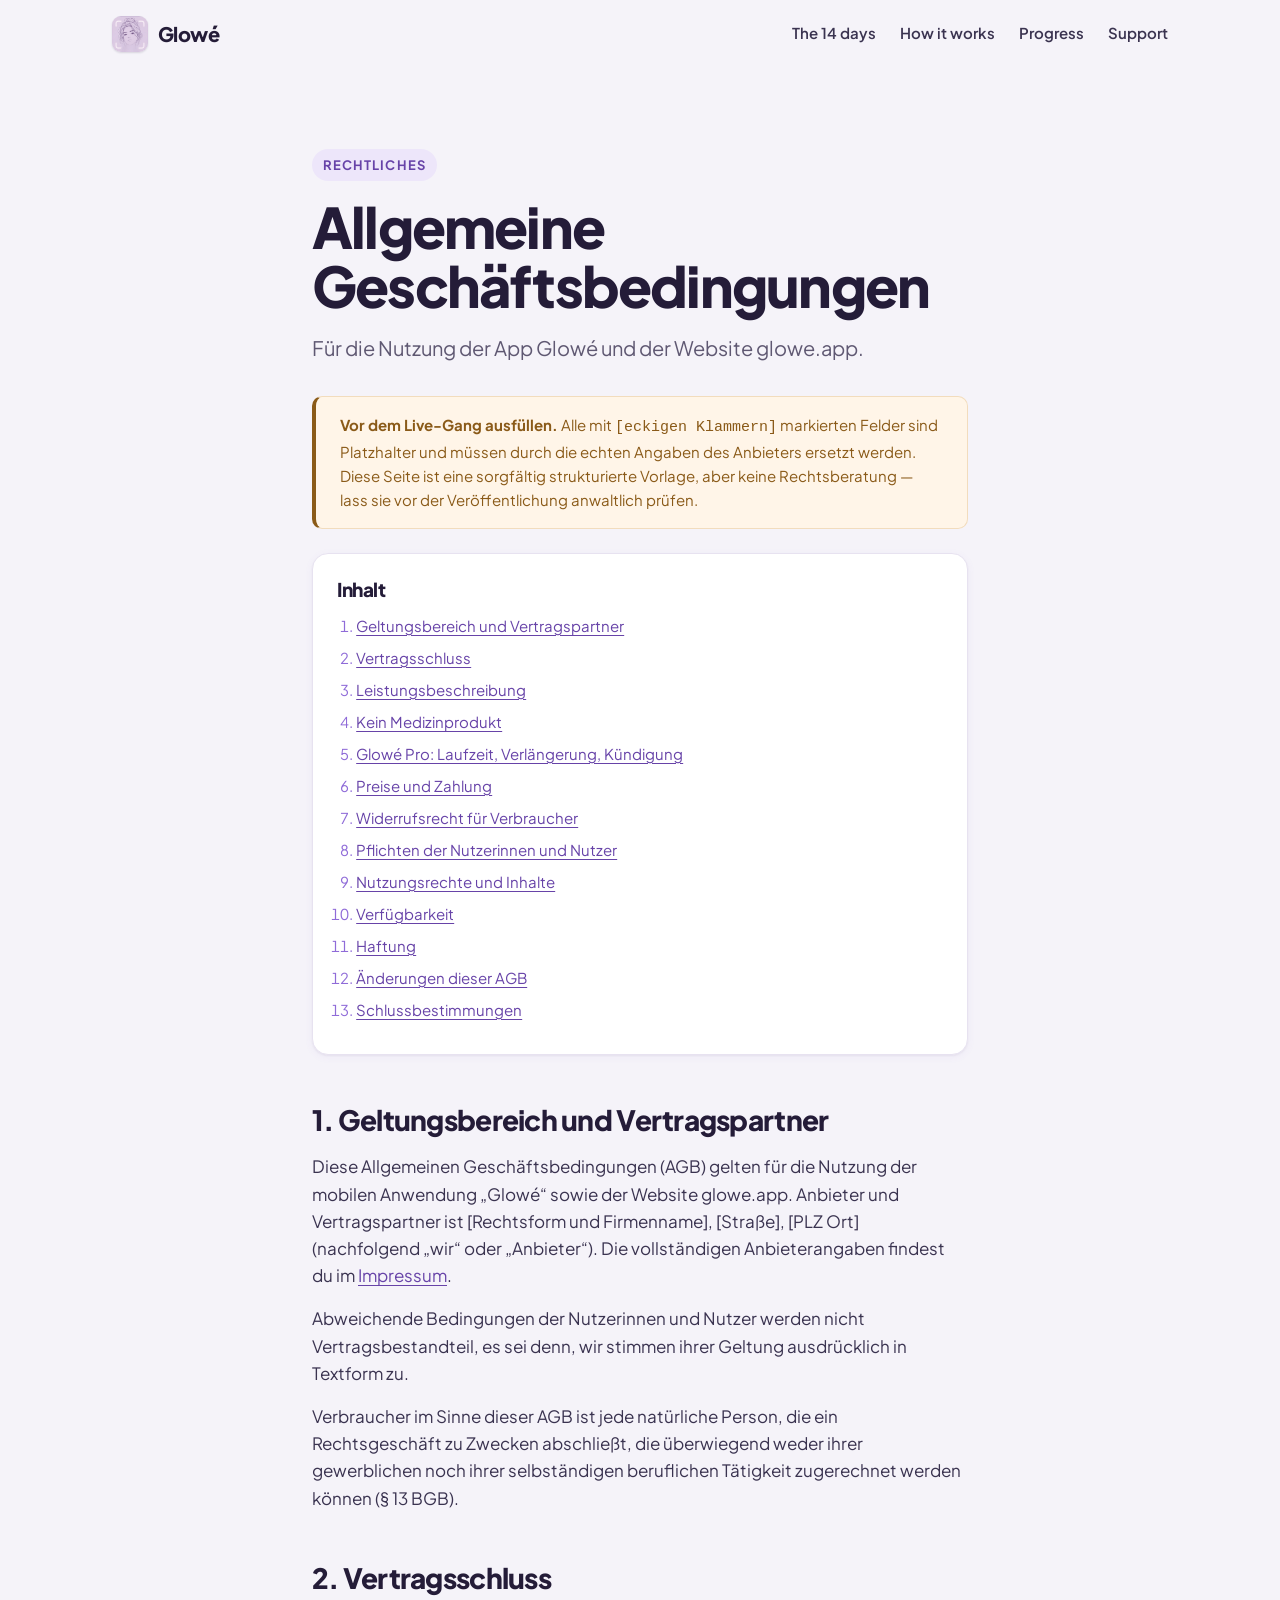
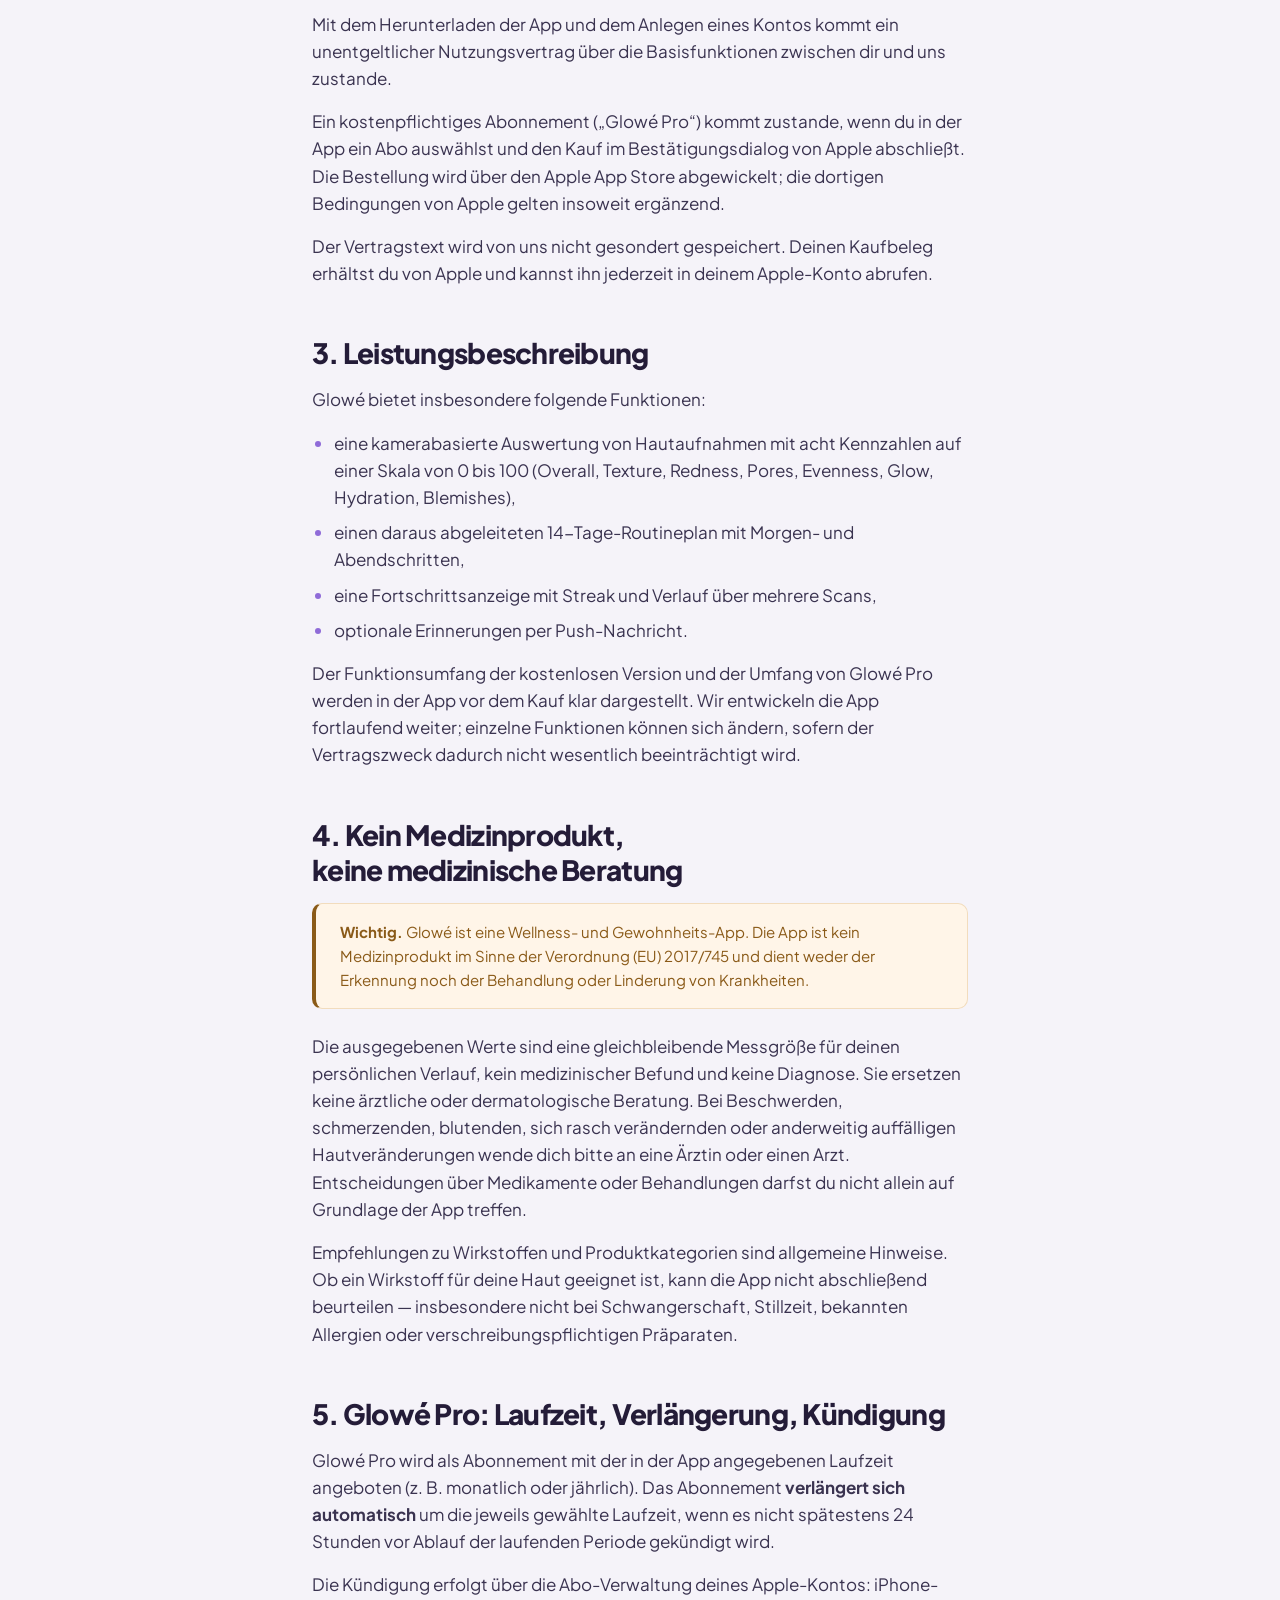
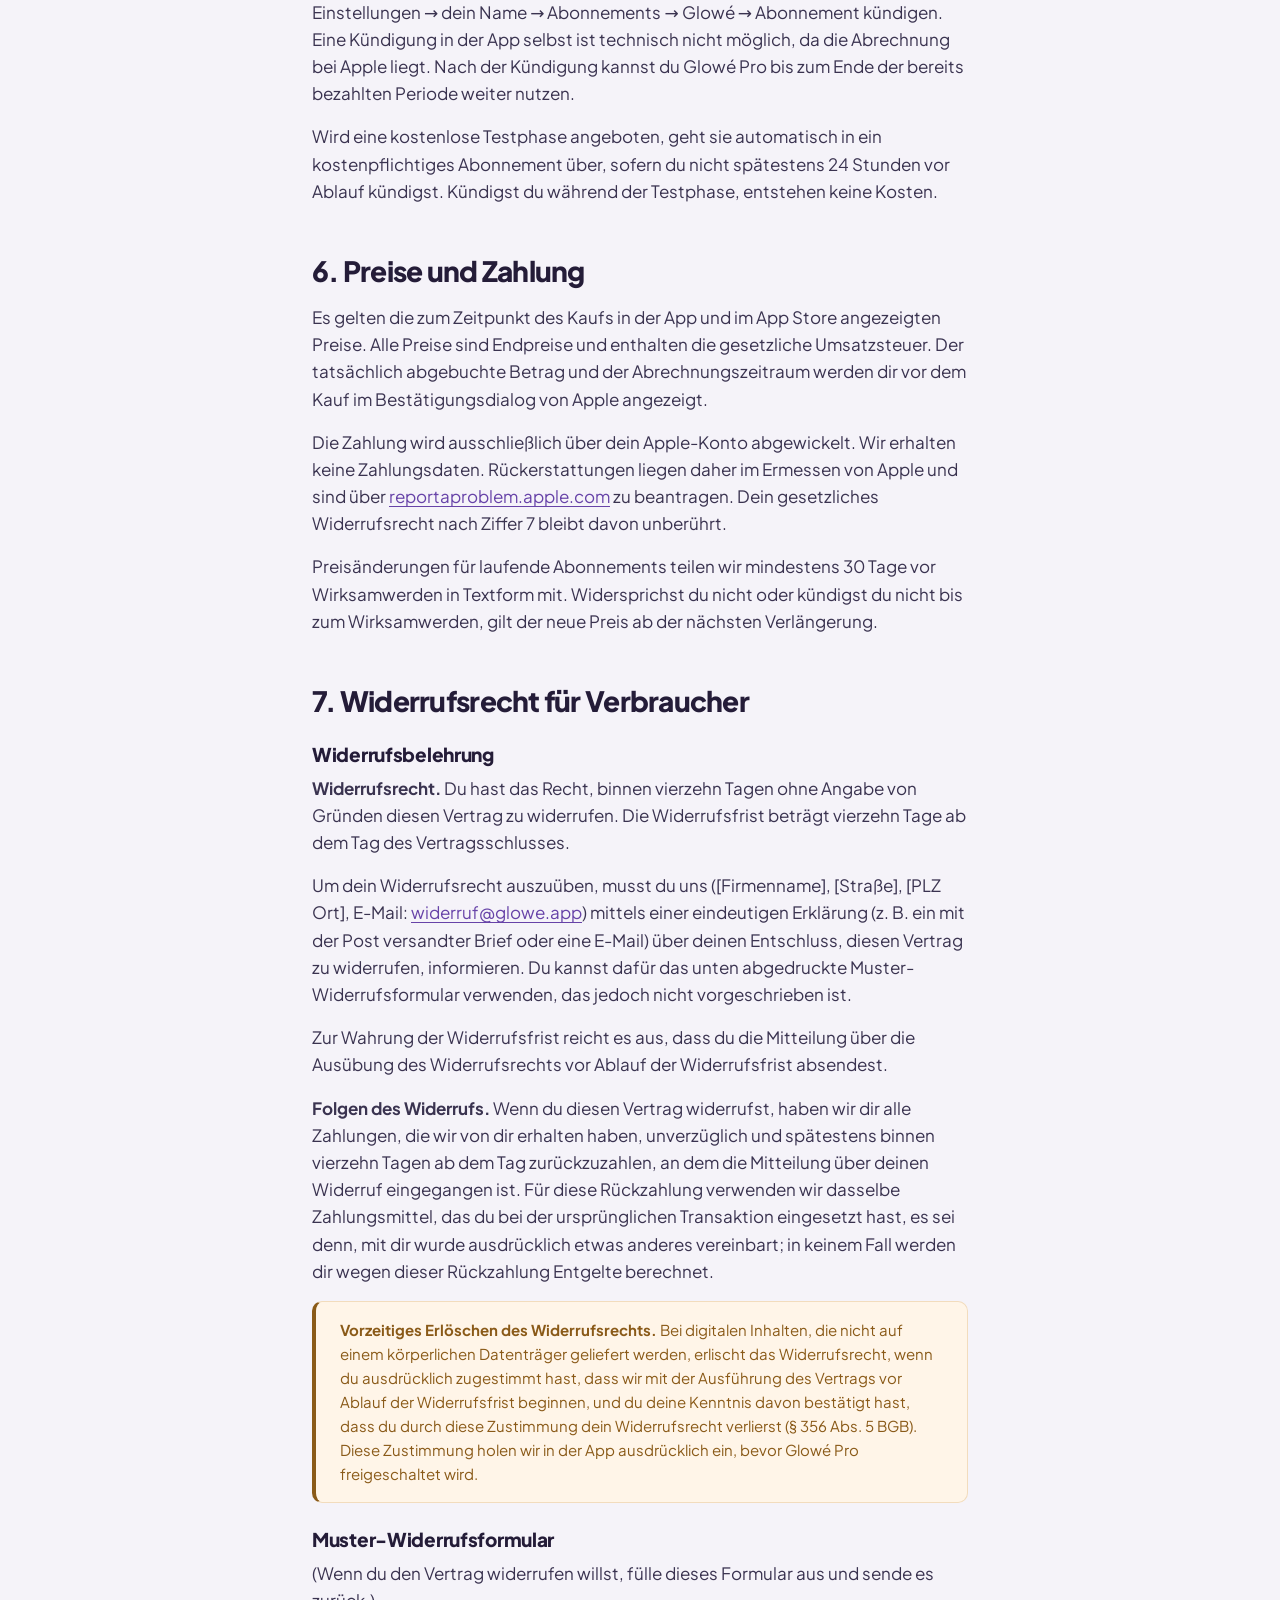
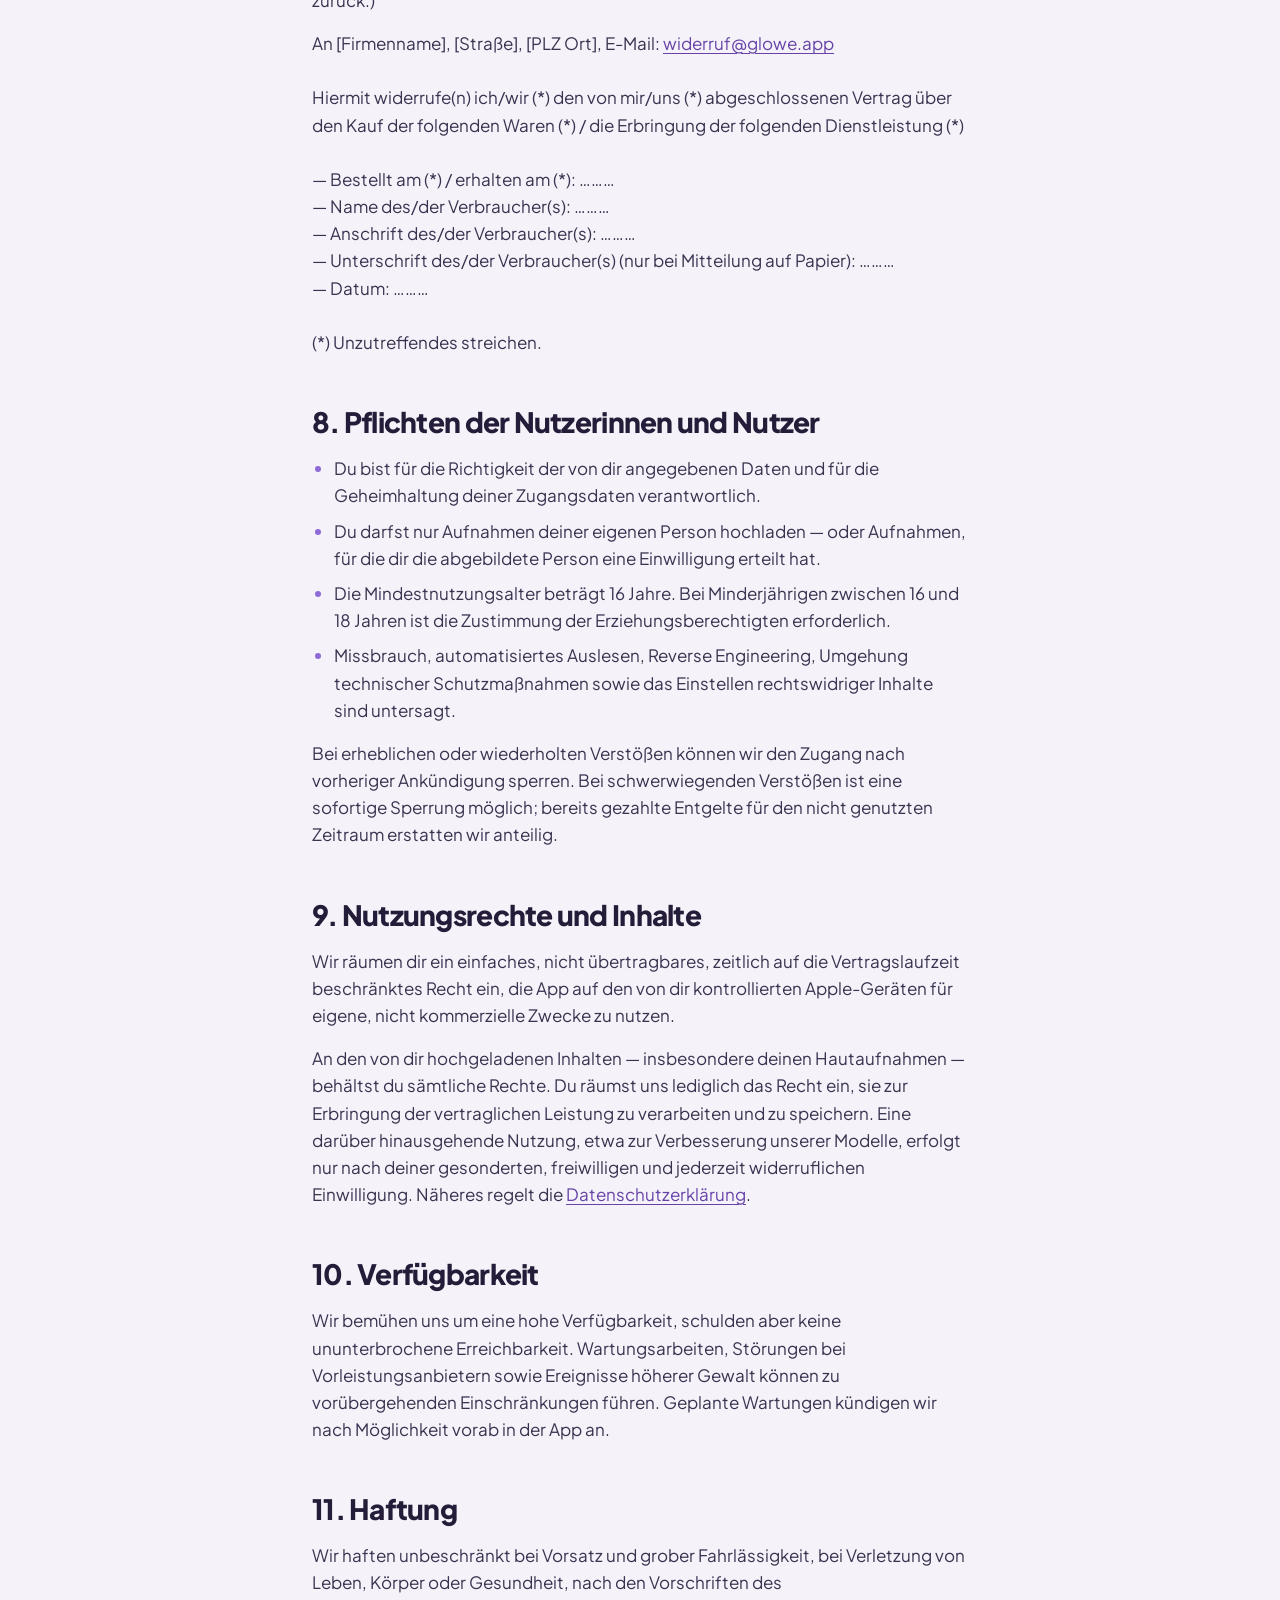
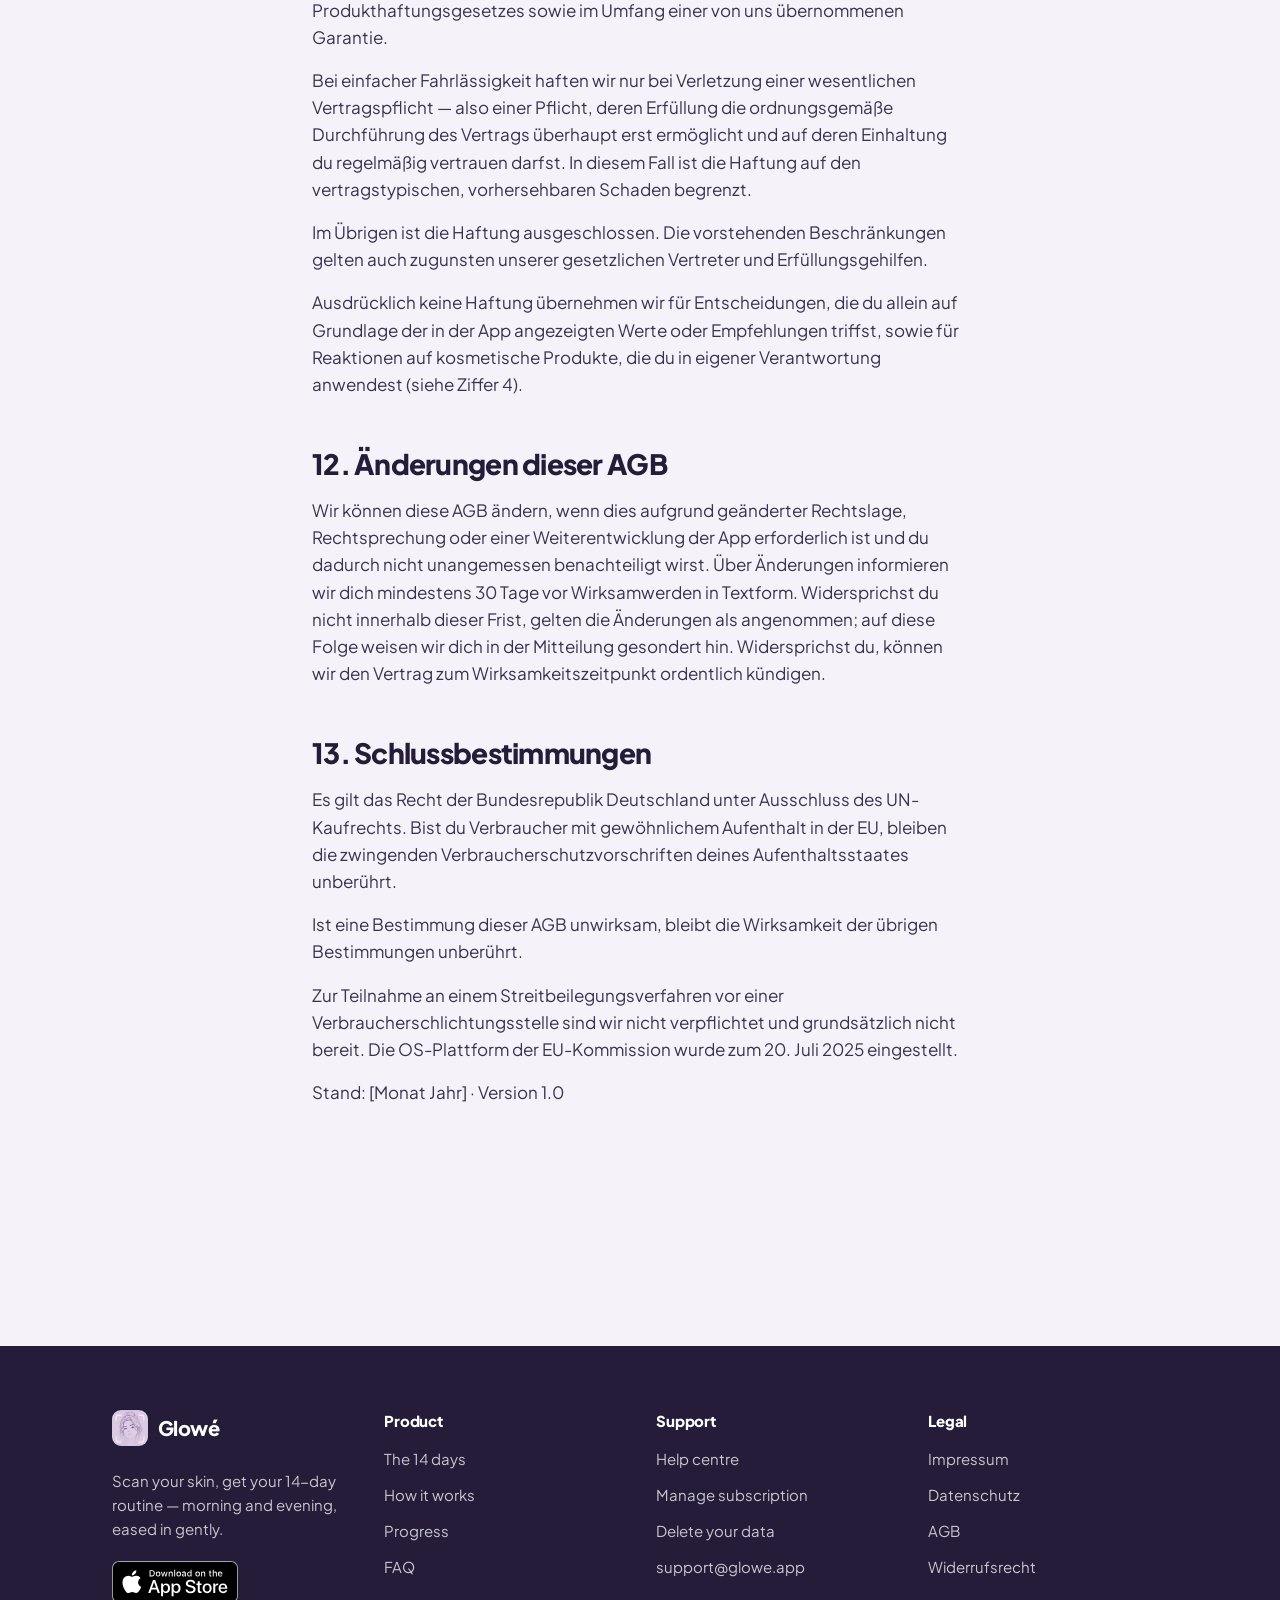
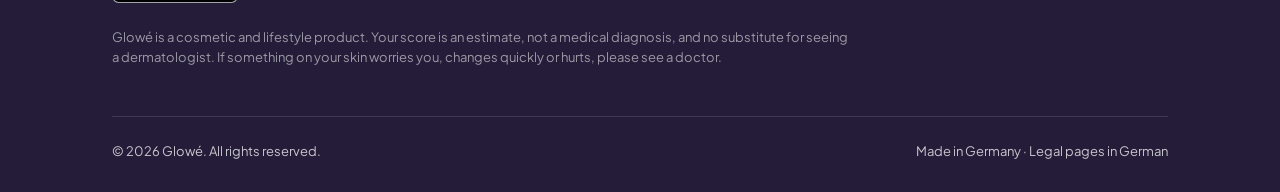
==== commit 8e691336: "Rebuild hero around the 14-day routine, use the real app icon The routine is now the site's main cla" ====
--- a/agb.html
+++ b/agb.html
@@ -4,18 +4,19 @@
     <meta charset="utf-8" />
     <meta name="viewport" content="width=device-width, initial-scale=1" />
     <title>AGB — Glowé</title>
-    <meta name="description" content="Allgemeine Geschäftsbedingungen für die App Glowé: Vertragsschluss, Glowé Plus, Kündigung, Widerrufsrecht und Haftung." />
+    <meta name="description" content="Allgemeine Geschäftsbedingungen für die App Glowé: Vertragsschluss, Glowé Pro, Kündigung, Widerrufsrecht und Haftung." />
     <meta name="robots" content="index, follow" />
     <link rel="canonical" href="https://glowe.app/agb.html" />
     <meta name="theme-color" content="#f5f3f9" />
     <meta property="og:type" content="website" />
     <meta property="og:site_name" content="Glowé" />
     <meta property="og:title" content="AGB — Glowé" />
-    <meta property="og:description" content="Allgemeine Geschäftsbedingungen für die App Glowé: Vertragsschluss, Glowé Plus, Kündigung, Widerrufsrecht und Haftung." />
+    <meta property="og:description" content="Allgemeine Geschäftsbedingungen für die App Glowé: Vertragsschluss, Glowé Pro, Kündigung, Widerrufsrecht und Haftung." />
     <meta property="og:url" content="https://glowe.app/agb.html" />
     <link rel="preload" href="assets/fonts/plus-jakarta-sans-latin.woff2" as="font" type="font/woff2" crossorigin />
     <link rel="stylesheet" href="assets/css/style.css" />
-    <link rel="icon" href="data:image/svg+xml,%3Csvg xmlns='http://www.w3.org/2000/svg' viewBox='0 0 32 32'%3E%3Crect width='32' height='32' rx='9' fill='%237c57c8'/%3E%3Cpath d='M16 6c3.4 4.2 6.4 7.2 6.4 11a6.4 6.4 0 1 1-12.8 0c0-3.8 3-6.8 6.4-11z' fill='%23fff'/%3E%3C/svg%3E" />
+    <link rel="icon" href="assets/img/glowe-icon.png" />
+    <link rel="apple-touch-icon" href="assets/img/glowe-icon.png" />
   </head>
 
   <body>
@@ -24,24 +25,17 @@
     <header class="header">
       <div class="container header__inner">
         <a class="brand" href="index.html">
-          <svg class="brand__mark" viewBox="0 0 32 32" aria-hidden="true">
-            <rect width="32" height="32" rx="9" fill="#7c57c8" />
-            <path d="M16 6c3.4 4.2 6.4 7.2 6.4 11a6.4 6.4 0 1 1-12.8 0c0-3.8 3-6.8 6.4-11z" fill="#fff" />
-            <circle cx="13.4" cy="18.4" r="1.7" fill="#7c57c8" opacity=".45" />
-          </svg>
+          <img class="brand__icon" src="assets/img/glowe-icon.png" alt="" width="36" height="36" />
           Glowé
         </a>
 
         <nav class="nav" aria-label="Main">
+          <a href="index.html#plan">The 14 days</a>
           <a href="index.html#how">How it works</a>
-          <a href="index.html#routine">Routine</a>
-          <a href="index.html#reviews">Reviews</a>
+          <a href="index.html#progress">Progress</a>
           <a href="support.html">Support</a>
         </nav>
 
-        <a class="appstore appstore--sm header__cta" href="https://apps.apple.com/app/id6787454842" target="_blank" rel="noopener">
-          <img src="assets/img/appstore-badge.svg" alt="Download Glowé on the App Store" width="126" height="42" />
-        </a>
 
         <button class="burger" type="button" aria-expanded="false" aria-controls="mobile-nav" aria-label="Open menu">
           <span></span>
@@ -50,13 +44,10 @@
 
       <div class="container">
         <nav class="mobile-nav" id="mobile-nav" hidden aria-label="Mobile">
+          <a href="index.html#plan">The 14 days</a>
           <a href="index.html#how">How it works</a>
-          <a href="index.html#routine">Routine</a>
-          <a href="index.html#reviews">Reviews</a>
+          <a href="index.html#progress">Progress</a>
           <a href="support.html">Support</a>
-          <a class="appstore appstore--sm" href="https://apps.apple.com/app/id6787454842" target="_blank" rel="noopener">
-            <img src="assets/img/appstore-badge.svg" alt="Download Glowé on the App Store" width="126" height="42" />
-          </a>
         </nav>
       </div>
     </header>
@@ -87,7 +78,7 @@
             <li><a href="#vertragsschluss">Vertragsschluss</a></li>
             <li><a href="#leistung">Leistungsbeschreibung</a></li>
             <li><a href="#kein-medizinprodukt">Kein Medizinprodukt</a></li>
-            <li><a href="#abo">Glowé Plus: Laufzeit, Verlängerung, Kündigung</a></li>
+            <li><a href="#abo">Glowé Pro: Laufzeit, Verlängerung, Kündigung</a></li>
             <li><a href="#preise">Preise und Zahlung</a></li>
             <li><a href="#widerruf">Widerrufsrecht für Verbraucher</a></li>
             <li><a href="#pflichten">Pflichten der Nutzerinnen und Nutzer</a></li>
@@ -122,7 +113,7 @@
           Nutzungsvertrag über die Basisfunktionen zwischen dir und uns zustande.
         </p>
         <p>
-          Ein kostenpflichtiges Abonnement („Glowé Plus“) kommt zustande, wenn du in der App ein
+          Ein kostenpflichtiges Abonnement („Glowé Pro“) kommt zustande, wenn du in der App ein
           Abo auswählst und den Kauf im Bestätigungsdialog von Apple abschließt. Die Bestellung wird
           über den Apple App Store abgewickelt; die dortigen Bedingungen von Apple gelten insoweit
           ergänzend.
@@ -144,7 +135,7 @@
           <li>optionale Erinnerungen per Push-Nachricht.</li>
         </ul>
         <p>
-          Der Funktionsumfang der kostenlosen Version und der Umfang von Glowé Plus werden in der
+          Der Funktionsumfang der kostenlosen Version und der Umfang von Glowé Pro werden in der
           App vor dem Kauf klar dargestellt. Wir entwickeln die App fortlaufend weiter; einzelne
           Funktionen können sich ändern, sofern der Vertragszweck dadurch nicht wesentlich
           beeinträchtigt wird.
@@ -171,9 +162,9 @@
           verschreibungspflichtigen Präparaten.
         </p>
 
-        <h2 id="abo">5. Glowé Plus: Laufzeit, Verlängerung, Kündigung</h2>
-        <p>
-          Glowé Plus wird als Abonnement mit der in der App angegebenen Laufzeit angeboten (z.&nbsp;B.
+        <h2 id="abo">5. Glowé Pro: Laufzeit, Verlängerung, Kündigung</h2>
+        <p>
+          Glowé Pro wird als Abonnement mit der in der App angegebenen Laufzeit angeboten (z.&nbsp;B.
           monatlich oder jährlich). Das Abonnement <strong>verlängert sich automatisch</strong> um
           die jeweils gewählte Laufzeit, wenn es nicht spätestens 24 Stunden vor Ablauf der
           laufenden Periode gekündigt wird.
@@ -182,7 +173,7 @@
           Die Kündigung erfolgt über die Abo-Verwaltung deines Apple-Kontos: iPhone-Einstellungen →
           dein Name → Abonnements → Glowé → Abonnement kündigen. Eine Kündigung in der App selbst
           ist technisch nicht möglich, da die Abrechnung bei Apple liegt. Nach der Kündigung kannst
-          du Glowé Plus bis zum Ende der bereits bezahlten Periode weiter nutzen.
+          du Glowé Pro bis zum Ende der bereits bezahlten Periode weiter nutzen.
         </p>
         <p>
           Wird eine kostenlose Testphase angeboten, geht sie automatisch in ein kostenpflichtiges
@@ -243,7 +234,7 @@
           wenn du ausdrücklich zugestimmt hast, dass wir mit der Ausführung des Vertrags vor Ablauf
           der Widerrufsfrist beginnen, und du deine Kenntnis davon bestätigt hast, dass du durch
           diese Zustimmung dein Widerrufsrecht verlierst (§ 356 Abs. 5 BGB). Diese Zustimmung holen
-          wir in der App ausdrücklich ein, bevor Glowé Plus freigeschaltet wird.
+          wir in der App ausdrücklich ein, bevor Glowé Pro freigeschaltet wird.
         </div>
 
         <h3>Muster-Widerrufsformular</h3>
@@ -367,14 +358,11 @@
         <div class="footer__grid">
           <div>
             <a class="brand" href="index.html">
-              <svg class="brand__mark" viewBox="0 0 32 32" aria-hidden="true">
-                <rect width="32" height="32" rx="9" fill="#7c57c8" />
-                <path d="M16 6c3.4 4.2 6.4 7.2 6.4 11a6.4 6.4 0 1 1-12.8 0c0-3.8 3-6.8 6.4-11z" fill="#fff" />
-              </svg>
+              <img class="brand__icon" src="assets/img/glowe-icon.png" alt="" width="36" height="36" />
               Glowé
             </a>
             <p class="footer__tagline">
-              Your skin score in 30 seconds, and a 14-day routine built around it.
+              Scan your skin, get your 14-day routine — morning and evening, eased in gently.
             </p>
             <p style="margin-top: 1.25rem">
               <a class="appstore appstore--sm" href="https://apps.apple.com/app/id6787454842" target="_blank" rel="noopener">
@@ -386,9 +374,9 @@
           <div>
             <h4>Product</h4>
             <ul>
+              <li><a href="index.html#plan">The 14 days</a></li>
               <li><a href="index.html#how">How it works</a></li>
-              <li><a href="index.html#routine">14-day routine</a></li>
-              <li><a href="index.html#reviews">Reviews</a></li>
+              <li><a href="index.html#progress">Progress</a></li>
               <li><a href="index.html#faq">FAQ</a></li>
             </ul>
           </div>
@@ -415,9 +403,9 @@
         </div>
 
         <p class="footer__legal-note">
-          Glowé is a wellness and habit app. It does not provide medical advice, diagnosis or
-          treatment. If something on your skin worries you, changes quickly or hurts, please see a
-          doctor or dermatologist.
+          Glowé is a cosmetic and lifestyle product. Your score is an estimate, not a medical
+          diagnosis, and no substitute for seeing a dermatologist. If something on your skin worries
+          you, changes quickly or hurts, please see a doctor.
         </p>
 
         <div class="footer__bottom">
--- a/assets/css/style.css
+++ b/assets/css/style.css
@@ -1517,6 +1517,196 @@
   gap: var(--s-5);
   grid-template-columns: repeat(auto-fit, minmax(240px, 1fr));
   margin-bottom: var(--s-7);
+}
+
+/* ---------- Marken-Icon (echtes App-Icon) ---------- */
+.brand__icon {
+  width: 36px;
+  height: 36px;
+  flex: none;
+  border-radius: 9px;
+  box-shadow: 0 1px 2px rgba(36, 28, 56, 0.14);
+}
+
+/* ---------- Zentrierter Hero mit Duo-Komposition ---------- */
+.hero--center {
+  text-align: center;
+}
+.hero__intro {
+  max-width: 44rem;
+  margin-inline: auto;
+  position: relative;
+  z-index: 1;
+}
+.hero--center .hero__lead {
+  margin-inline: auto;
+}
+.hero--center .cta-row {
+  justify-content: center;
+  text-align: left;
+}
+.hero--center .cta-note {
+  line-height: 1.5;
+}
+
+/* ===== Scan → Pfeil → Routine ===== */
+.duo {
+  position: relative;
+  z-index: 1;
+  margin-top: clamp(2.5rem, 6vw, 4rem);
+  display: grid;
+  justify-items: center;
+  align-items: center;
+  gap: var(--s-2);
+}
+.duo__phone {
+  display: grid;
+  justify-items: center;
+  gap: var(--s-4);
+}
+.duo .phone {
+  --w: min(300px, 78vw);
+}
+.duo__label {
+  font-size: var(--fs-xs);
+  font-weight: 700;
+  letter-spacing: 0.08em;
+  text-transform: uppercase;
+  color: var(--muted);
+}
+.duo__label--lead {
+  color: var(--violet-700);
+  background: var(--violet-100);
+  padding: 0.35rem 0.8rem;
+  border-radius: var(--r-full);
+}
+.duo__arrow {
+  width: 96px;
+  color: var(--ink);
+  transform: rotate(64deg);
+  margin-block: var(--s-3);
+}
+.duo__arrow svg {
+  width: 100%;
+  height: auto;
+  overflow: visible;
+}
+.duo__hint {
+  position: relative;
+  z-index: 1;
+  margin-top: var(--s-6);
+  font-size: var(--fs-sm);
+  color: var(--muted);
+}
+.duo__hint strong {
+  color: var(--ink);
+}
+
+@media (min-width: 940px) {
+  .duo {
+    grid-template-columns: auto minmax(120px, 190px) auto;
+    align-items: start;
+    gap: 0;
+  }
+  .duo .phone {
+    --w: 300px;
+  }
+  /* Wie in der Referenz: linkes Gerät tiefer, rechtes höher gesetzt. */
+  .duo__phone--a {
+    margin-top: 3.5rem;
+  }
+  .duo__arrow {
+    width: 100%;
+    transform: none;
+    margin-top: 11rem;
+    padding-inline: var(--s-4);
+  }
+}
+
+/* Der Pfeil zeichnet sich beim Einblenden. */
+.js .duo .duo__arrow-line,
+.js .duo .duo__arrow-head {
+  stroke-dasharray: var(--len, 400);
+  stroke-dashoffset: var(--len, 400);
+}
+.js .duo.is-visible .duo__arrow-line,
+.js .duo.is-visible .duo__arrow-head {
+  animation: draw 900ms var(--ease) forwards;
+}
+.js .duo.is-visible .duo__arrow-head {
+  animation-delay: 760ms;
+}
+@keyframes draw {
+  to {
+    stroke-dashoffset: 0;
+  }
+}
+
+/* ---------- Der 14-Tage-Plan ---------- */
+.plan {
+  list-style: none;
+  padding: 0;
+  margin: 0;
+  display: grid;
+  gap: var(--s-5);
+  grid-template-columns: 1fr;
+}
+@media (min-width: 600px) {
+  .plan {
+    grid-template-columns: repeat(2, 1fr);
+  }
+}
+@media (min-width: 1000px) {
+  .plan {
+    grid-template-columns: repeat(4, 1fr);
+  }
+}
+.plan__step {
+  position: relative;
+  background: var(--surface);
+  border: 1px solid var(--line);
+  border-radius: var(--r-lg);
+  padding: var(--s-6);
+  box-shadow: var(--shadow-sm);
+  transition: transform var(--dur) var(--ease), box-shadow var(--dur) var(--ease);
+}
+.plan__step:hover {
+  transform: translateY(-3px);
+  box-shadow: var(--shadow-md);
+}
+.plan__step::before {
+  content: "";
+  position: absolute;
+  inset: 0 0 auto 0;
+  height: 4px;
+  border-radius: var(--r-lg) var(--r-lg) 0 0;
+  background: linear-gradient(90deg, var(--violet-400), var(--violet-600));
+}
+.plan__days {
+  display: inline-block;
+  font-size: var(--fs-xs);
+  font-weight: 800;
+  letter-spacing: 0.06em;
+  text-transform: uppercase;
+  color: var(--violet-700);
+  margin-bottom: var(--s-3);
+}
+.plan__step h3 {
+  font-size: var(--fs-h4);
+}
+.plan__step p {
+  margin-top: var(--s-3);
+  font-size: var(--fs-sm);
+  color: var(--muted);
+}
+
+/* ---------- Finale ---------- */
+.finale__icon {
+  width: 88px;
+  height: 88px;
+  border-radius: 20px;
+  margin: 0 auto var(--s-5);
+  box-shadow: var(--shadow-md);
 }
 
 /* ---------- Fade-in beim Scrollen ---------- */
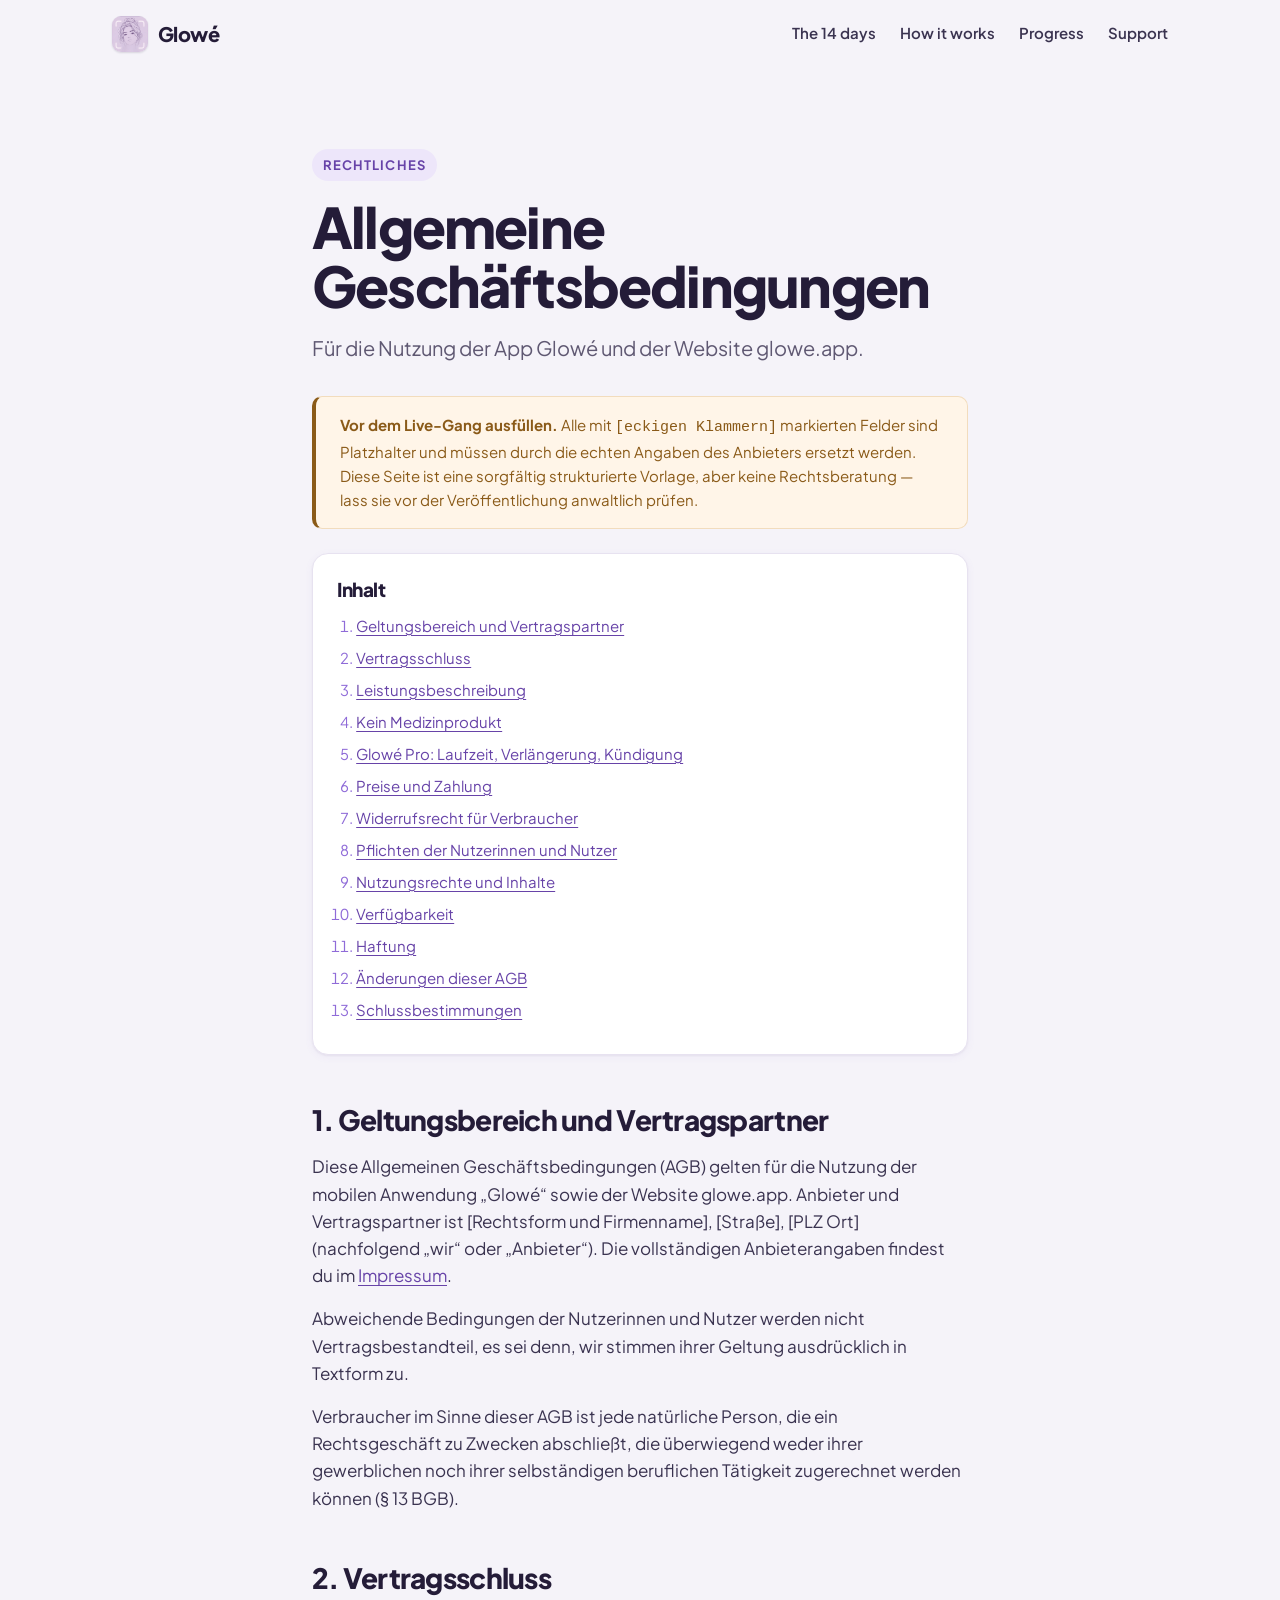
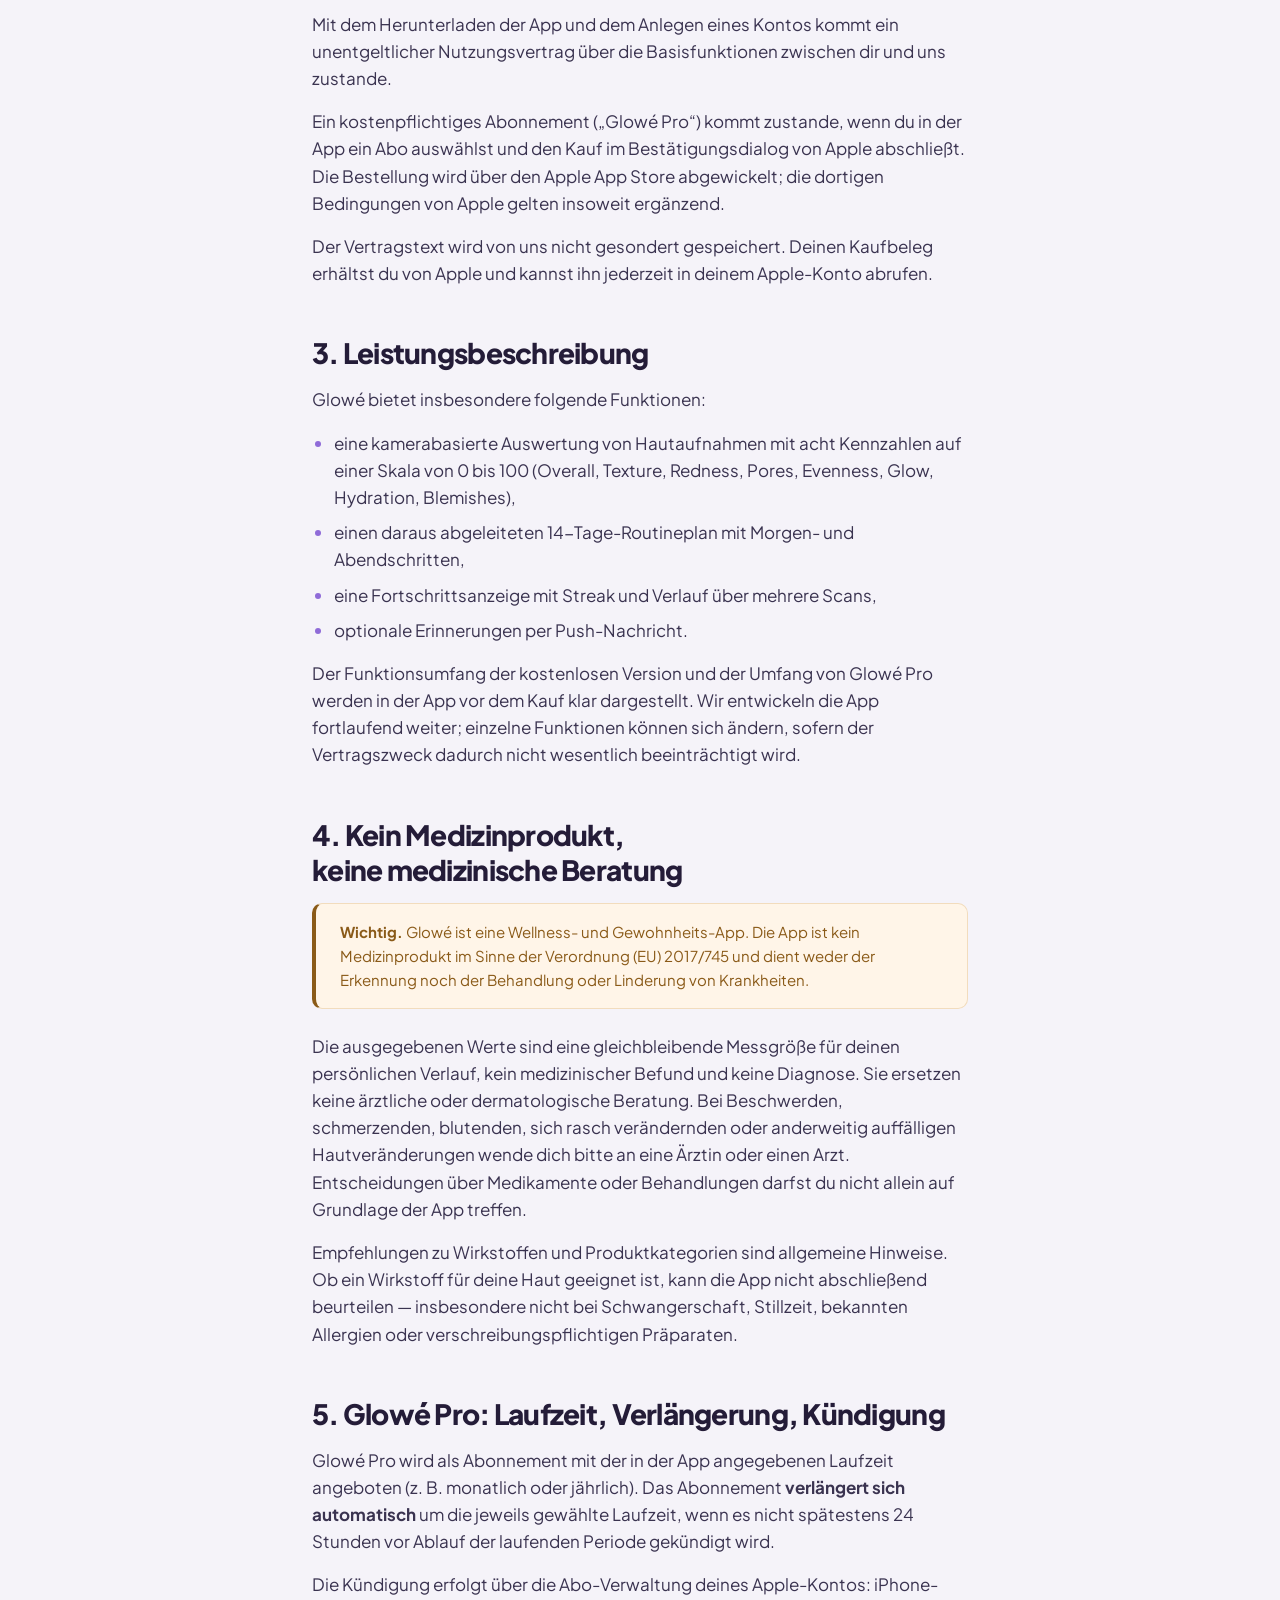
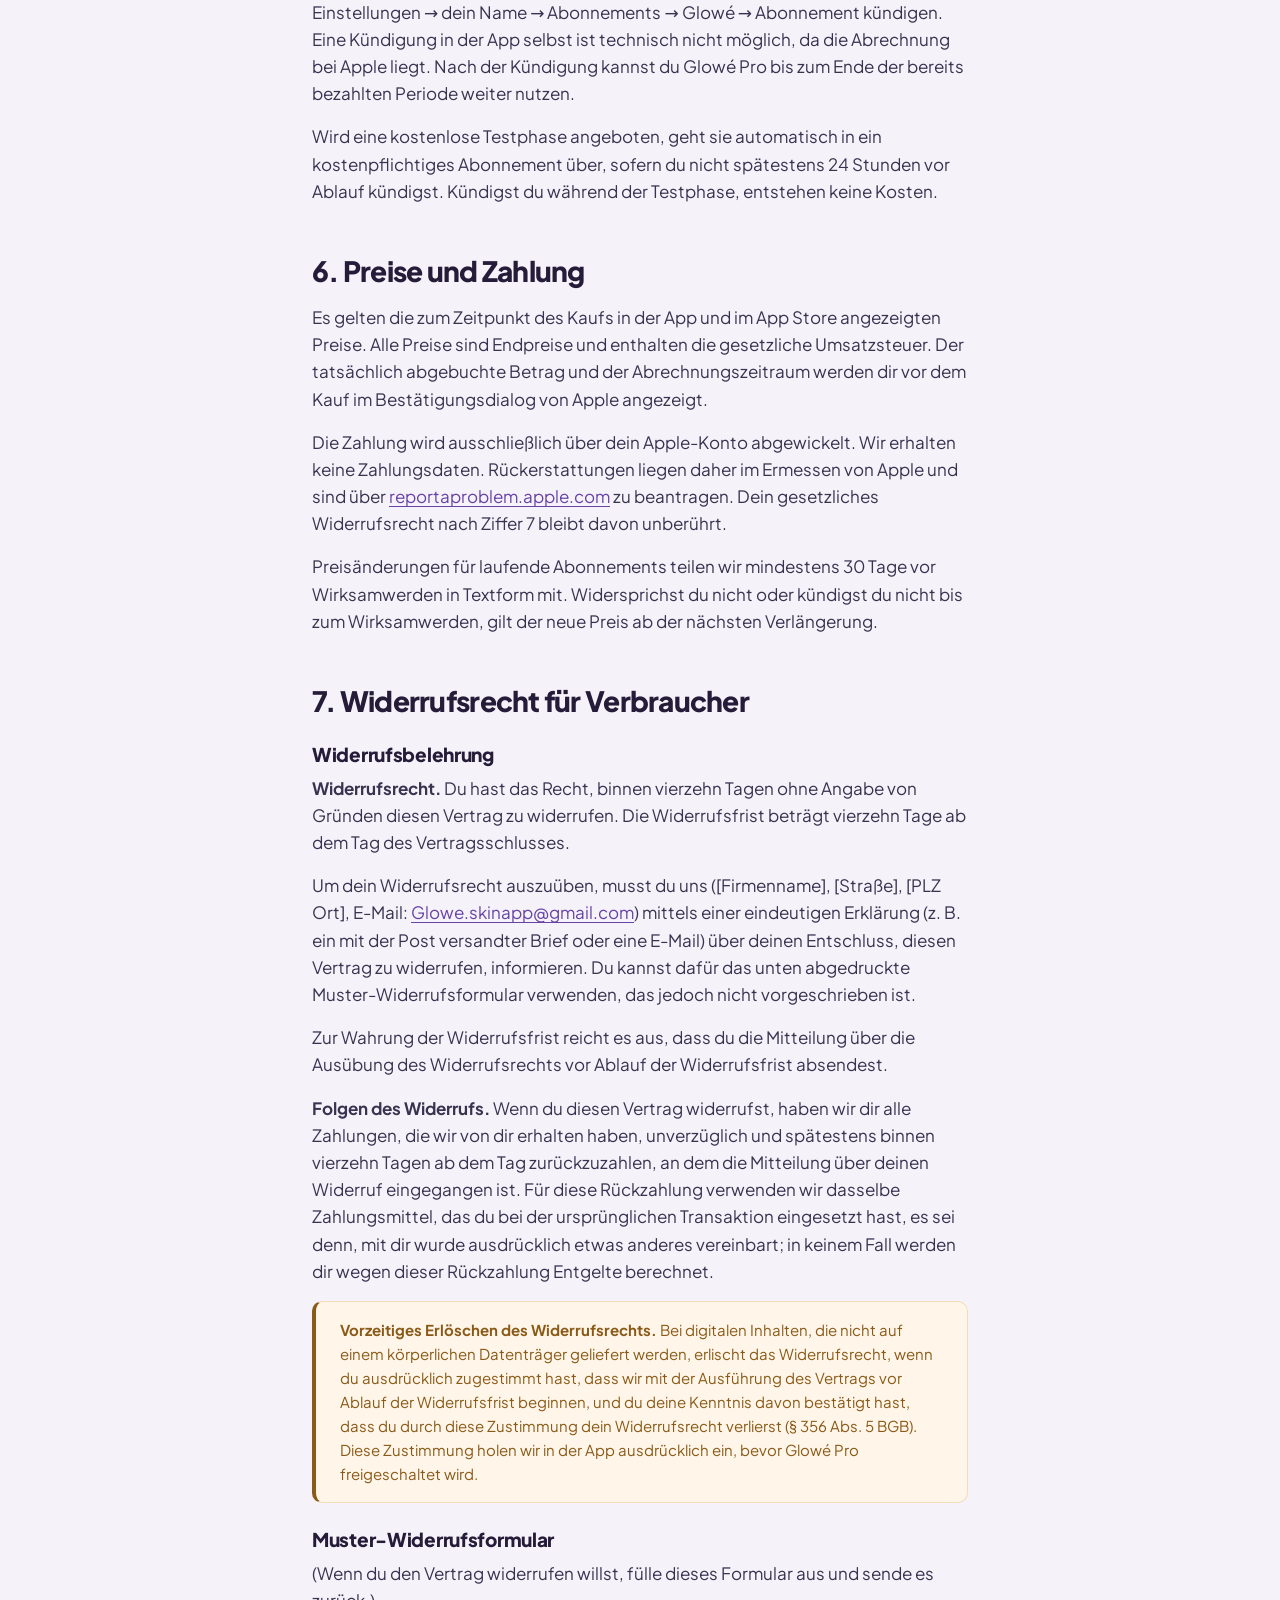
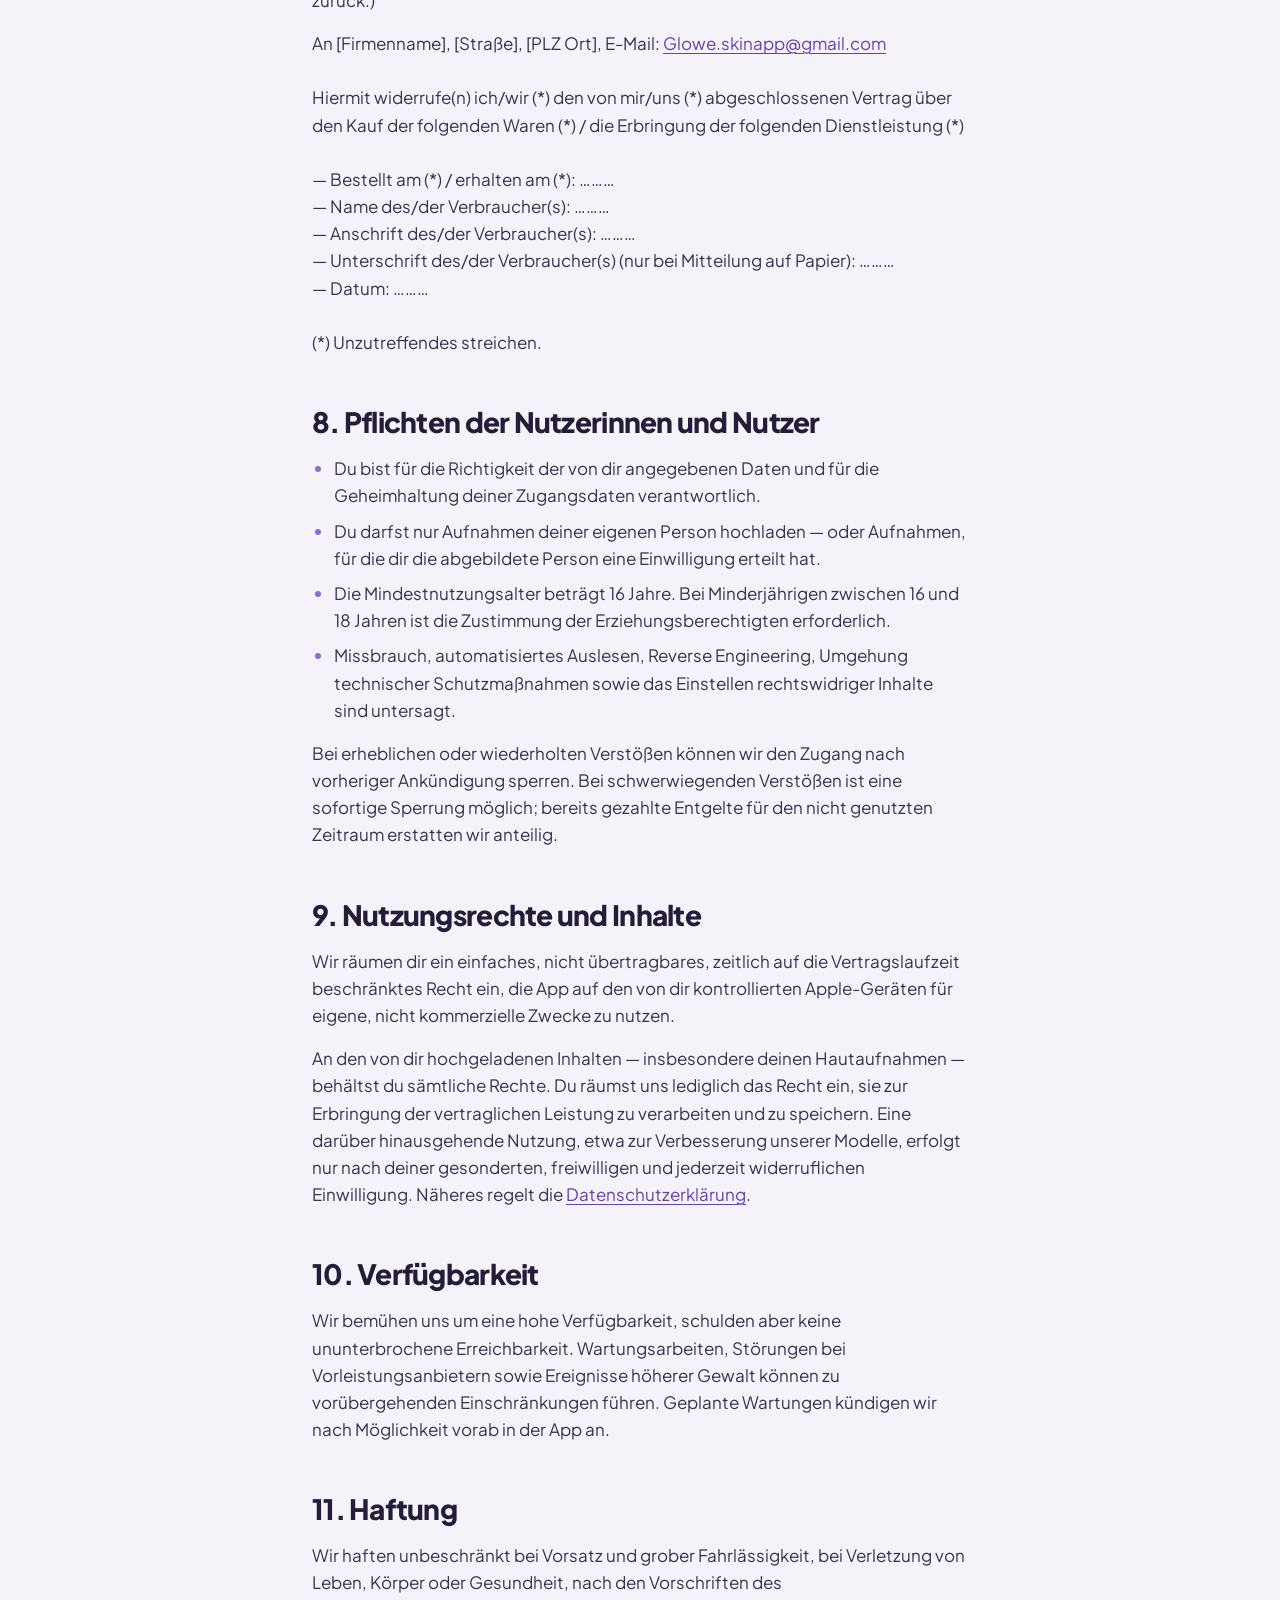
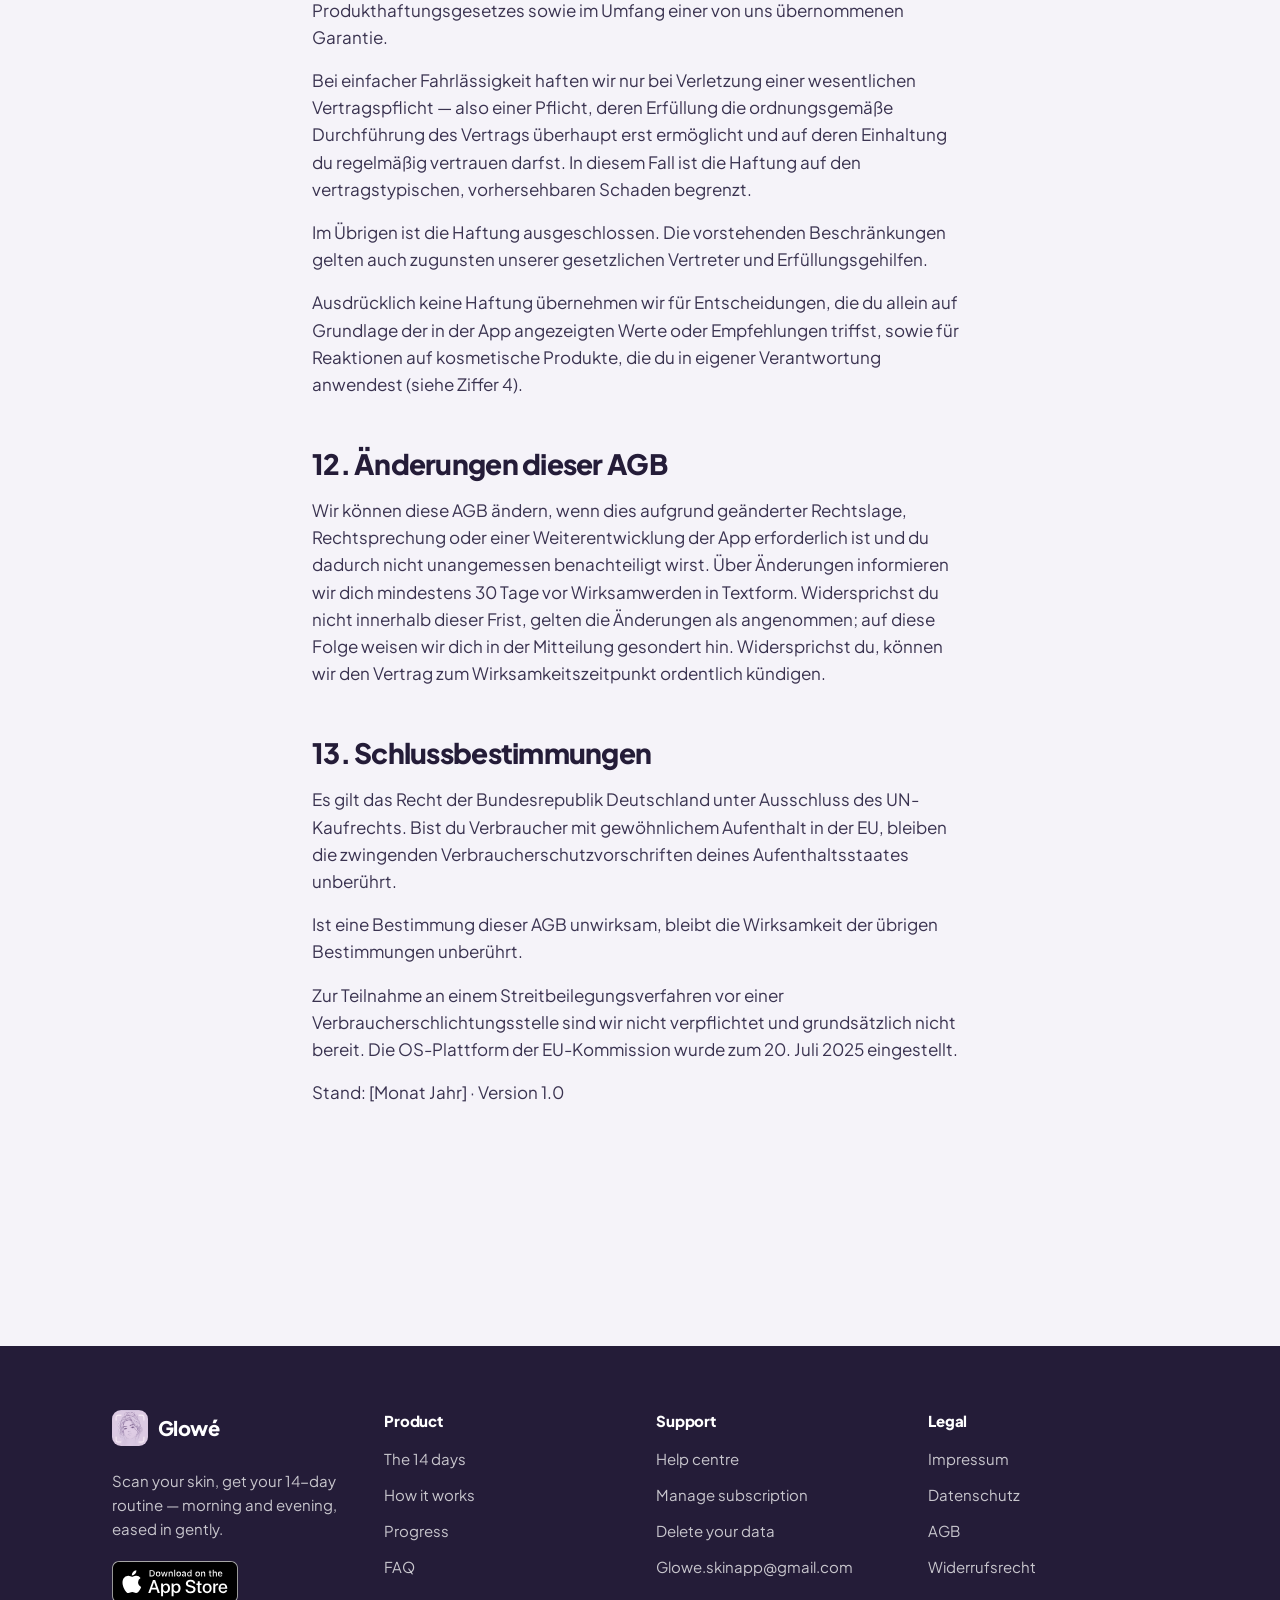
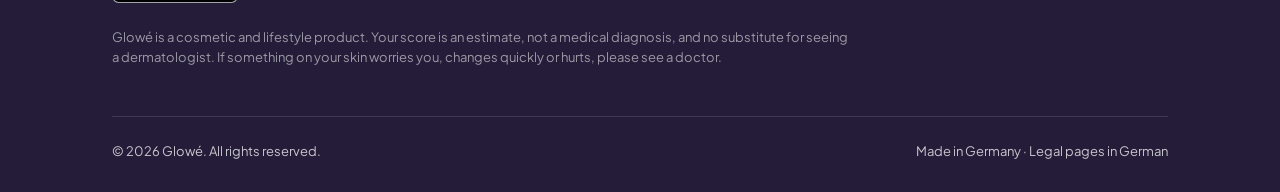
==== commit 68d871a3: "Redraw the five-zones icon, switch to the real support address The zones icon was five outlined shap" ====
--- a/agb.html
+++ b/agb.html
@@ -210,7 +210,7 @@
         </p>
         <p>
           Um dein Widerrufsrecht auszuüben, musst du uns ([Firmenname], [Straße], [PLZ Ort], E-Mail:
-          <a href="mailto:widerruf@glowe.app">widerruf@glowe.app</a>) mittels einer eindeutigen
+          <a href="mailto:Glowe.skinapp@gmail.com">Glowe.skinapp@gmail.com</a>) mittels einer eindeutigen
           Erklärung (z.&nbsp;B. ein mit der Post versandter Brief oder eine E-Mail) über deinen
           Entschluss, diesen Vertrag zu widerrufen, informieren. Du kannst dafür das unten
           abgedruckte Muster-Widerrufsformular verwenden, das jedoch nicht vorgeschrieben ist.
@@ -243,7 +243,7 @@
         </p>
         <p>
           An [Firmenname], [Straße], [PLZ Ort], E-Mail:
-          <a href="mailto:widerruf@glowe.app">widerruf@glowe.app</a><br /><br />
+          <a href="mailto:Glowe.skinapp@gmail.com">Glowe.skinapp@gmail.com</a><br /><br />
           Hiermit widerrufe(n) ich/wir (*) den von mir/uns (*) abgeschlossenen Vertrag über den Kauf
           der folgenden Waren (*) / die Erbringung der folgenden Dienstleistung (*)<br /><br />
           — Bestellt am (*) / erhalten am (*): ………<br />
@@ -387,7 +387,7 @@
               <li><a href="support.html">Help centre</a></li>
               <li><a href="support.html#subscription">Manage subscription</a></li>
               <li><a href="support.html#delete">Delete your data</a></li>
-              <li><a href="mailto:support@glowe.app">support@glowe.app</a></li>
+              <li><a href="mailto:Glowe.skinapp@gmail.com">Glowe.skinapp@gmail.com</a></li>
             </ul>
           </div>
 
--- a/assets/css/style.css
+++ b/assets/css/style.css
@@ -1106,17 +1106,17 @@
   text-align: center;
 }
 .shot__icon {
-  width: 64px;
-  height: 64px;
+  width: 76px;
+  height: 76px;
   margin: 0 auto var(--s-4);
-  border-radius: var(--r-md);
+  border-radius: 22px;
   background: var(--violet-600);
   display: grid;
   place-items: center;
 }
 .shot__icon svg {
-  width: 32px;
-  height: 32px;
+  width: 44px;
+  height: 44px;
   stroke: #fff;
   fill: none;
   stroke-width: 1.8;
@@ -1566,6 +1566,12 @@
 }
 .duo .phone {
   --w: min(300px, 78vw);
+}
+.duo__shot {
+  width: min(300px, 78vw);
+  height: auto;
+  filter: drop-shadow(0 4px 8px rgba(36, 28, 56, 0.06))
+    drop-shadow(0 24px 52px rgba(124, 87, 200, 0.2));
 }
 .duo__label {
   font-size: var(--fs-xs);
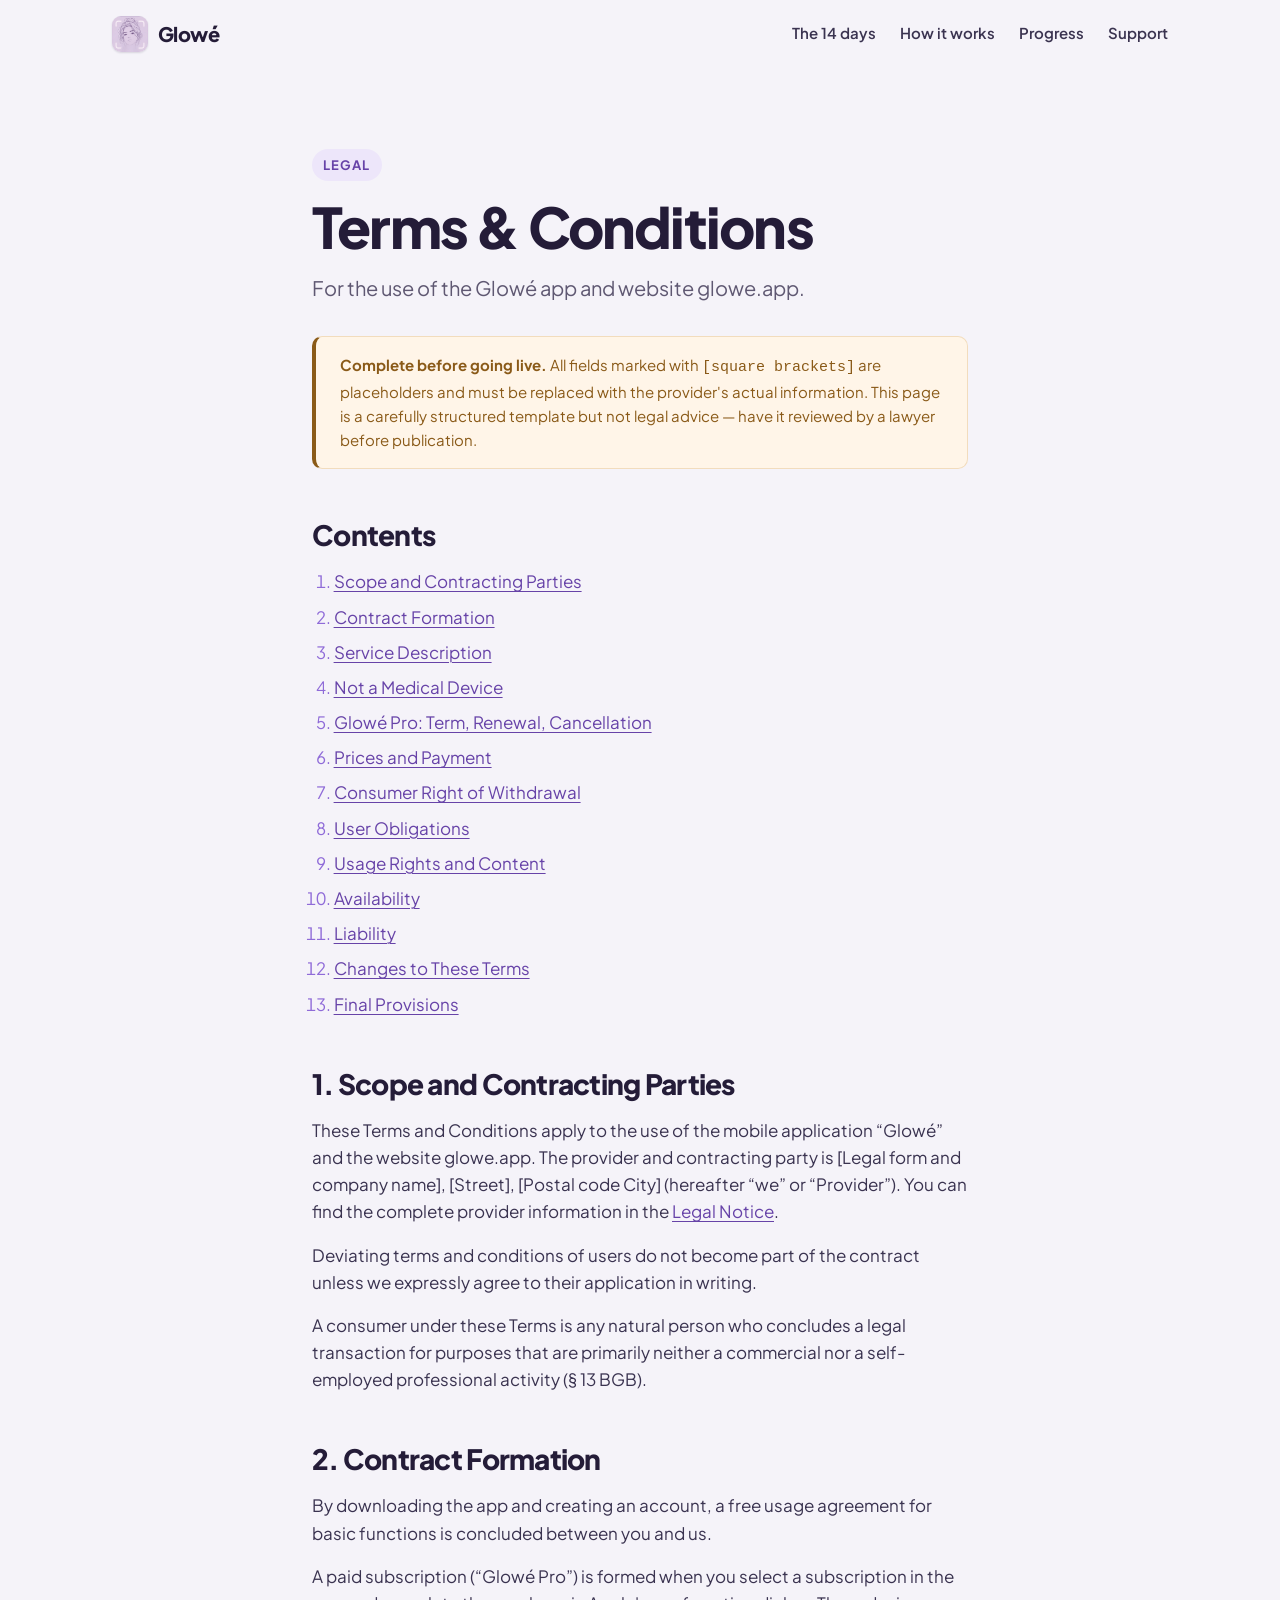
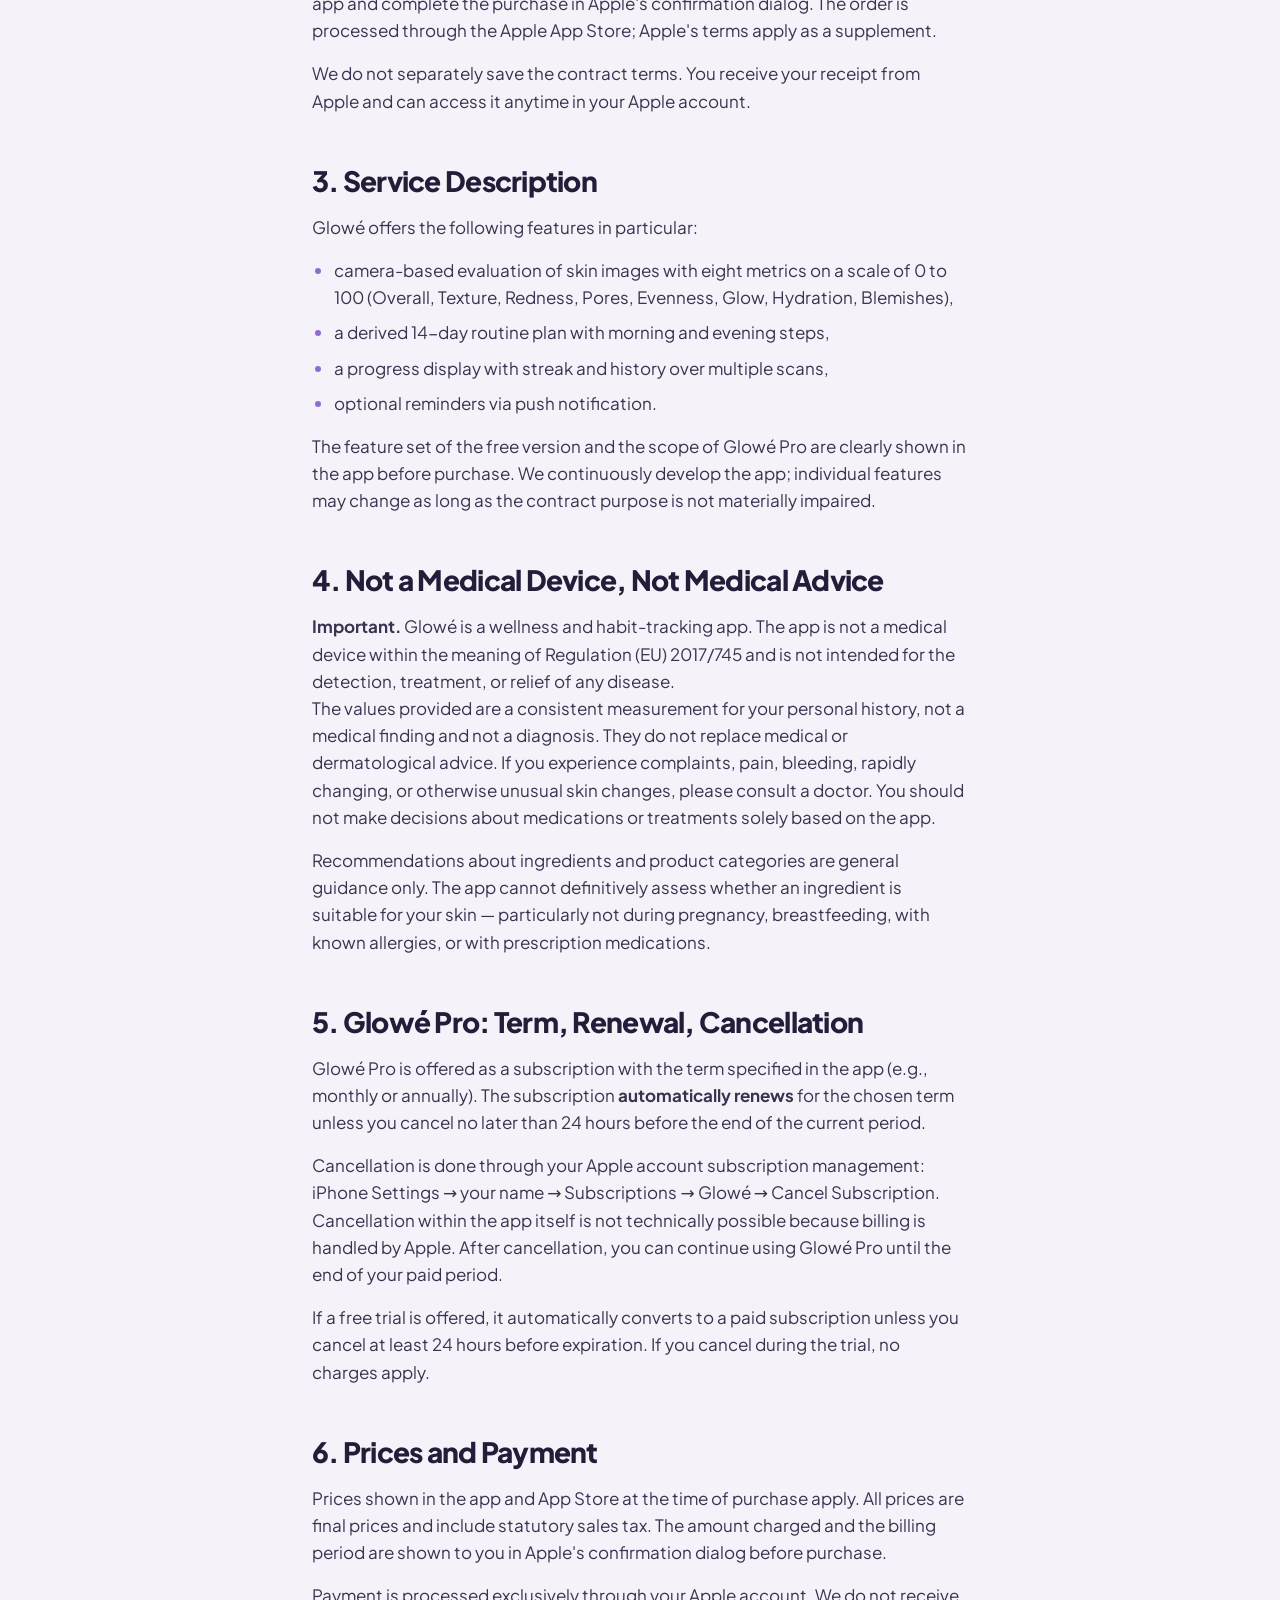
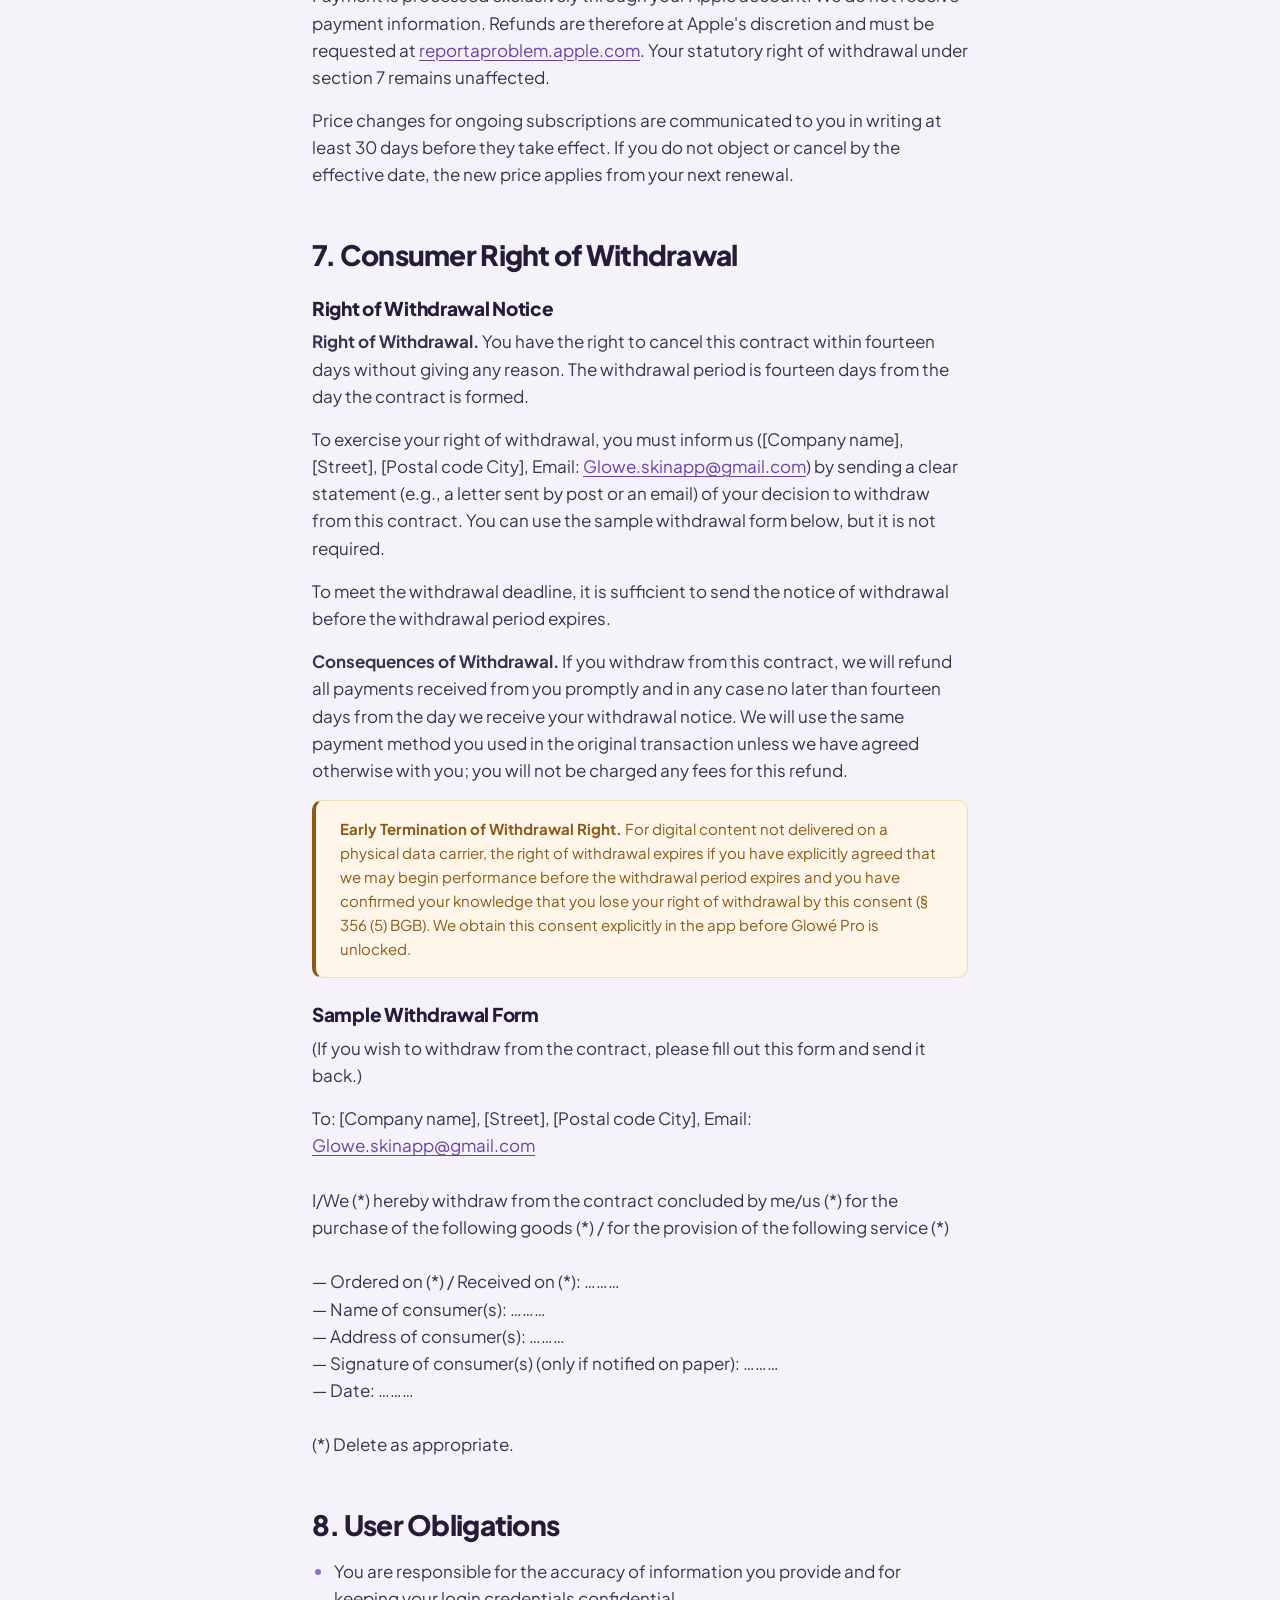
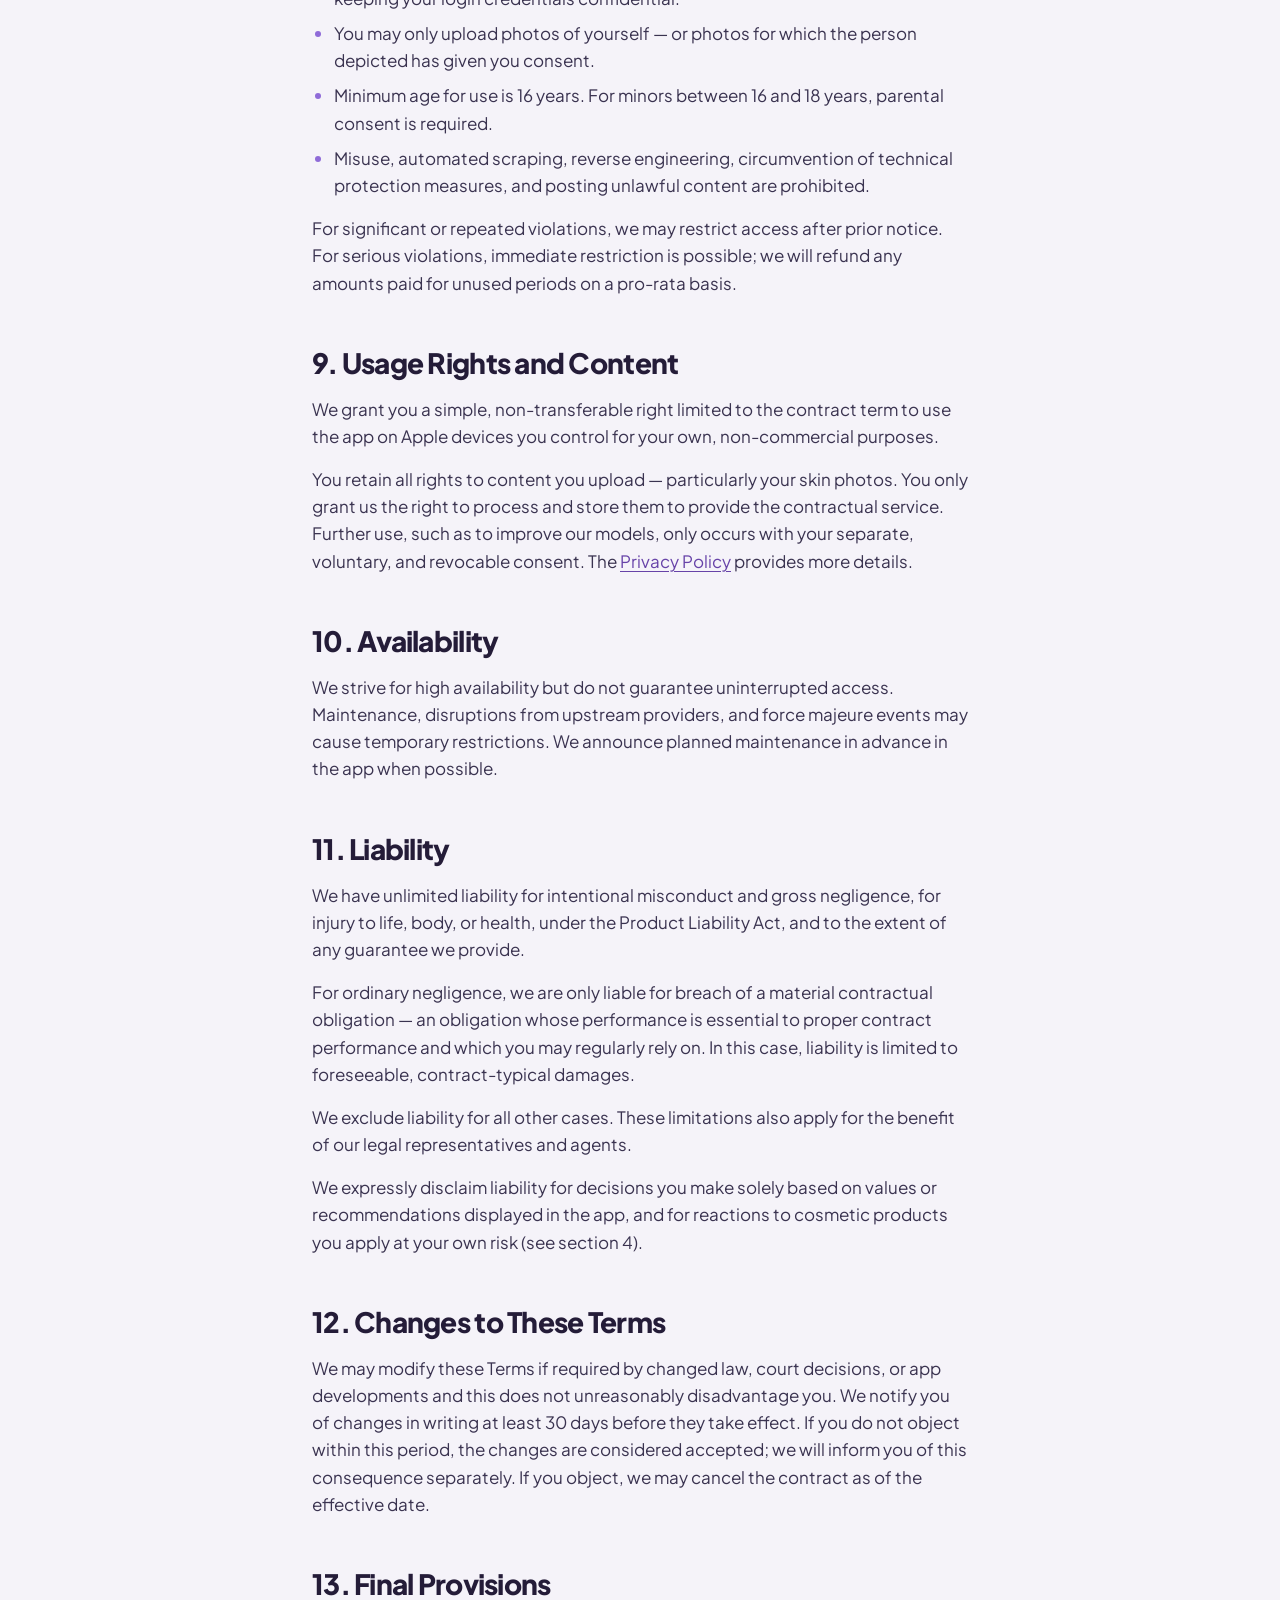
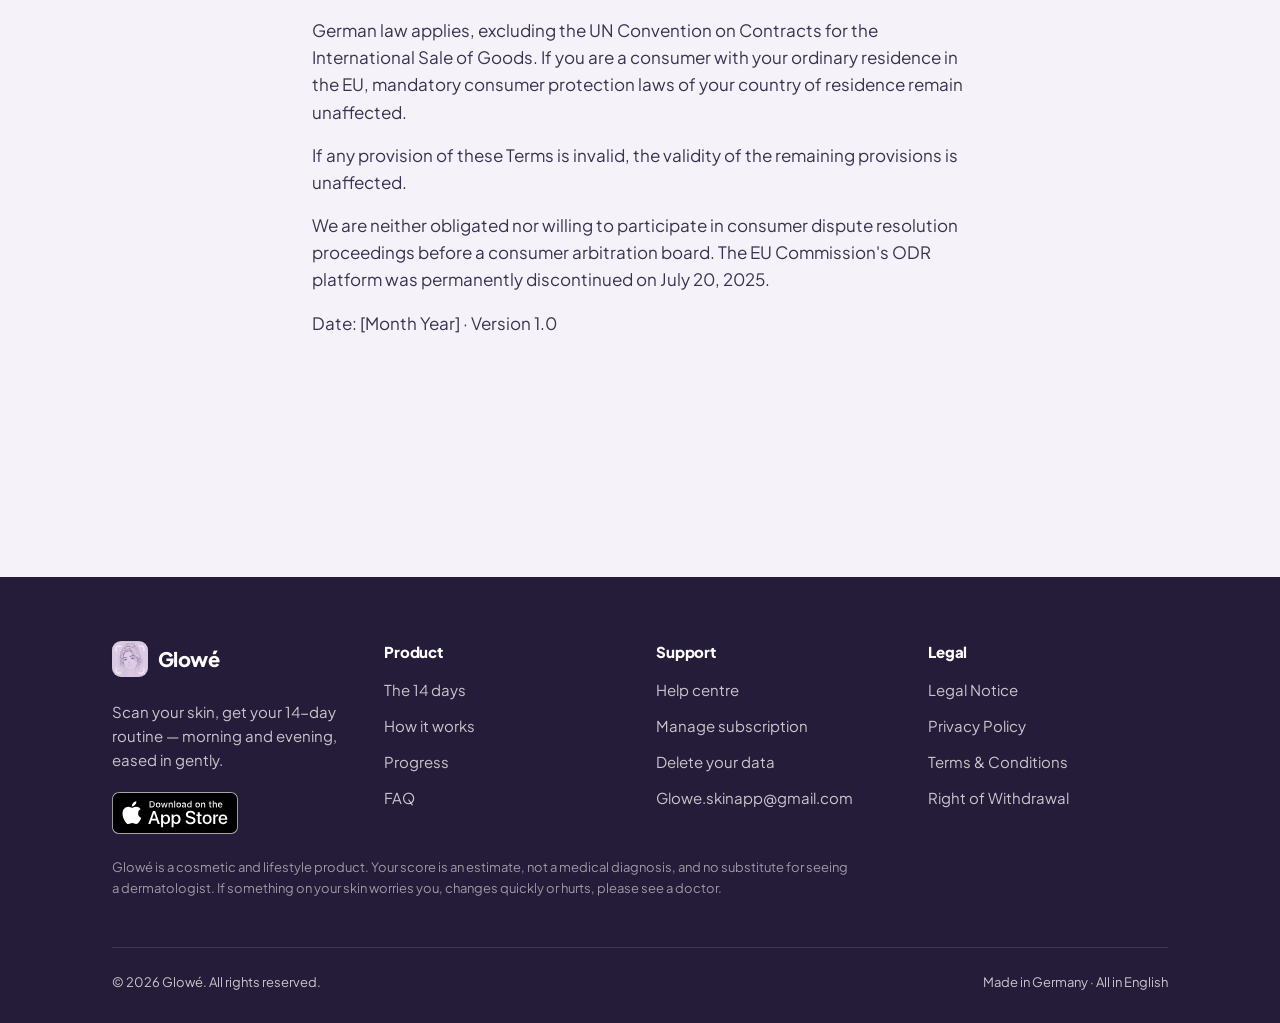
==== commit c3de96ae: "Translate entire website to English: legal pages + comments - impressum.html: Translate from German " ====
--- a/agb.html
+++ b/agb.html
@@ -1,17 +1,17 @@
 <!doctype html>
-<html lang="de">
+<html lang="en">
   <head>
     <meta charset="utf-8" />
     <meta name="viewport" content="width=device-width, initial-scale=1" />
-    <title>AGB — Glowé</title>
-    <meta name="description" content="Allgemeine Geschäftsbedingungen für die App Glowé: Vertragsschluss, Glowé Pro, Kündigung, Widerrufsrecht und Haftung." />
+    <title>Terms & Conditions — Glowé</title>
+    <meta name="description" content="Terms and conditions for the Glowé app: contract formation, Glowé Pro, cancellation, right of withdrawal and liability." />
     <meta name="robots" content="index, follow" />
     <link rel="canonical" href="https://glowe.app/agb.html" />
     <meta name="theme-color" content="#f5f3f9" />
     <meta property="og:type" content="website" />
     <meta property="og:site_name" content="Glowé" />
-    <meta property="og:title" content="AGB — Glowé" />
-    <meta property="og:description" content="Allgemeine Geschäftsbedingungen für die App Glowé: Vertragsschluss, Glowé Pro, Kündigung, Widerrufsrecht und Haftung." />
+    <meta property="og:title" content="Terms & Conditions — Glowé" />
+    <meta property="og:description" content="Terms and conditions for the Glowé app: contract formation, Glowé Pro, cancellation, right of withdrawal and liability." />
     <meta property="og:url" content="https://glowe.app/agb.html" />
     <link rel="preload" href="assets/fonts/plus-jakarta-sans-latin.woff2" as="font" type="font/woff2" crossorigin />
     <link rel="stylesheet" href="assets/css/style.css" />
@@ -55,301 +55,209 @@
     <main id="main">
       <section class="page-head">
         <div class="container container--narrow">
-          <span class="eyebrow reveal">Rechtliches</span>
-          <h1 class="reveal">Allgemeine Geschäftsbedingungen</h1>
+          <span class="eyebrow reveal">Legal</span>
+          <h1 class="reveal">Terms & Conditions</h1>
           <p class="reveal">
-            Für die Nutzung der App Glowé und der Website glowe.app.
+            For the use of the Glowé app and website glowe.app.
           </p>
         </div>
       </section>
 
       <section class="prose container container--narrow">
       <div class="callout reveal">
-        <strong>Vor dem Live-Gang ausfüllen.</strong> Alle mit
-        <code>[eckigen Klammern]</code> markierten Felder sind Platzhalter und müssen durch die
-        echten Angaben des Anbieters ersetzt werden. Diese Seite ist eine sorgfältig strukturierte
-        Vorlage, aber keine Rechtsberatung — lass sie vor der Veröffentlichung anwaltlich prüfen.
+        <strong>Complete before going live.</strong> All fields marked with
+        <code>[square brackets]</code> are placeholders and must be replaced with the
+        provider's actual information. This page is a carefully structured template but not legal advice — have it reviewed by a lawyer before publication.
       </div>
 
-        <nav class="toc reveal" aria-label="Inhaltsverzeichnis">
-          <h2>Inhalt</h2>
+        <nav class=”toc reveal” aria-label=”Table of Contents”>
+          <h2>Contents</h2>
           <ol>
-            <li><a href="#geltung">Geltungsbereich und Vertragspartner</a></li>
-            <li><a href="#vertragsschluss">Vertragsschluss</a></li>
-            <li><a href="#leistung">Leistungsbeschreibung</a></li>
-            <li><a href="#kein-medizinprodukt">Kein Medizinprodukt</a></li>
-            <li><a href="#abo">Glowé Pro: Laufzeit, Verlängerung, Kündigung</a></li>
-            <li><a href="#preise">Preise und Zahlung</a></li>
-            <li><a href="#widerruf">Widerrufsrecht für Verbraucher</a></li>
-            <li><a href="#pflichten">Pflichten der Nutzerinnen und Nutzer</a></li>
-            <li><a href="#rechte-inhalte">Nutzungsrechte und Inhalte</a></li>
-            <li><a href="#verfuegbarkeit">Verfügbarkeit</a></li>
-            <li><a href="#haftung">Haftung</a></li>
-            <li><a href="#aenderungen">Änderungen dieser AGB</a></li>
-            <li><a href="#schluss">Schlussbestimmungen</a></li>
+            <li><a href=”#geltung”>Scope and Contracting Parties</a></li>
+            <li><a href=”#vertragsschluss”>Contract Formation</a></li>
+            <li><a href=”#leistung”>Service Description</a></li>
+            <li><a href=”#kein-medizinprodukt”>Not a Medical Device</a></li>
+            <li><a href=”#abo”>Glowé Pro: Term, Renewal, Cancellation</a></li>
+            <li><a href=”#preise”>Prices and Payment</a></li>
+            <li><a href=”#widerruf”>Consumer Right of Withdrawal</a></li>
+            <li><a href=”#pflichten”>User Obligations</a></li>
+            <li><a href=”#rechte-inhalte”>Usage Rights and Content</a></li>
+            <li><a href=”#verfuegbarkeit”>Availability</a></li>
+            <li><a href=”#haftung”>Liability</a></li>
+            <li><a href=”#aenderungen”>Changes to These Terms</a></li>
+            <li><a href=”#schluss”>Final Provisions</a></li>
           </ol>
         </nav>
 
-        <h2 id="geltung">1. Geltungsbereich und Vertragspartner</h2>
-        <p>
-          Diese Allgemeinen Geschäftsbedingungen (AGB) gelten für die Nutzung der mobilen Anwendung
-          „Glowé“ sowie der Website glowe.app. Anbieter und Vertragspartner ist [Rechtsform und
-          Firmenname], [Straße], [PLZ Ort] (nachfolgend „wir“ oder „Anbieter“). Die vollständigen
-          Anbieterangaben findest du im <a href="impressum.html">Impressum</a>.
-        </p>
-        <p>
-          Abweichende Bedingungen der Nutzerinnen und Nutzer werden nicht Vertragsbestandteil, es
-          sei denn, wir stimmen ihrer Geltung ausdrücklich in Textform zu.
-        </p>
-        <p>
-          Verbraucher im Sinne dieser AGB ist jede natürliche Person, die ein Rechtsgeschäft zu
-          Zwecken abschließt, die überwiegend weder ihrer gewerblichen noch ihrer selbständigen
-          beruflichen Tätigkeit zugerechnet werden können (§ 13 BGB).
-        </p>
-
-        <h2 id="vertragsschluss">2. Vertragsschluss</h2>
-        <p>
-          Mit dem Herunterladen der App und dem Anlegen eines Kontos kommt ein unentgeltlicher
-          Nutzungsvertrag über die Basisfunktionen zwischen dir und uns zustande.
-        </p>
-        <p>
-          Ein kostenpflichtiges Abonnement („Glowé Pro“) kommt zustande, wenn du in der App ein
-          Abo auswählst und den Kauf im Bestätigungsdialog von Apple abschließt. Die Bestellung wird
-          über den Apple App Store abgewickelt; die dortigen Bedingungen von Apple gelten insoweit
-          ergänzend.
-        </p>
-        <p>
-          Der Vertragstext wird von uns nicht gesondert gespeichert. Deinen Kaufbeleg erhältst du
-          von Apple und kannst ihn jederzeit in deinem Apple-Konto abrufen.
-        </p>
-
-        <h2 id="leistung">3. Leistungsbeschreibung</h2>
-        <p>Glowé bietet insbesondere folgende Funktionen:</p>
+        <h2 id=”geltung”>1. Scope and Contracting Parties</h2>
+        <p>
+          These Terms and Conditions apply to the use of the mobile application “Glowé” and the website glowe.app. The provider and contracting party is [Legal form and company name], [Street], [Postal code City] (hereafter “we” or “Provider”). You can find the complete provider information in the <a href=”impressum.html”>Legal Notice</a>.
+        </p>
+        <p>
+          Deviating terms and conditions of users do not become part of the contract unless we expressly agree to their application in writing.
+        </p>
+        <p>
+          A consumer under these Terms is any natural person who concludes a legal transaction for purposes that are primarily neither a commercial nor a self-employed professional activity (§ 13 BGB).
+        </p>
+
+        <h2 id=”vertragsschluss”>2. Contract Formation</h2>
+        <p>
+          By downloading the app and creating an account, a free usage agreement for basic functions is concluded between you and us.
+        </p>
+        <p>
+          A paid subscription (“Glowé Pro”) is formed when you select a subscription in the app and complete the purchase in Apple's confirmation dialog. The order is processed through the Apple App Store; Apple's terms apply as a supplement.
+        </p>
+        <p>
+          We do not separately save the contract terms. You receive your receipt from Apple and can access it anytime in your Apple account.
+        </p>
+
+        <h2 id=”leistung”>3. Service Description</h2>
+        <p>Glowé offers the following features in particular:</p>
         <ul>
           <li>
-            eine kamerabasierte Auswertung von Hautaufnahmen mit acht Kennzahlen auf einer Skala von
-            0 bis 100 (Overall, Texture, Redness, Pores, Evenness, Glow, Hydration, Blemishes),
-          </li>
-          <li>einen daraus abgeleiteten 14-Tage-Routineplan mit Morgen- und Abendschritten,</li>
-          <li>eine Fortschrittsanzeige mit Streak und Verlauf über mehrere Scans,</li>
-          <li>optionale Erinnerungen per Push-Nachricht.</li>
+            camera-based evaluation of skin images with eight metrics on a scale of 0 to 100 (Overall, Texture, Redness, Pores, Evenness, Glow, Hydration, Blemishes),
+          </li>
+          <li>a derived 14-day routine plan with morning and evening steps,</li>
+          <li>a progress display with streak and history over multiple scans,</li>
+          <li>optional reminders via push notification.</li>
         </ul>
         <p>
-          Der Funktionsumfang der kostenlosen Version und der Umfang von Glowé Pro werden in der
-          App vor dem Kauf klar dargestellt. Wir entwickeln die App fortlaufend weiter; einzelne
-          Funktionen können sich ändern, sofern der Vertragszweck dadurch nicht wesentlich
-          beeinträchtigt wird.
-        </p>
-
-        <h2 id="kein-medizinprodukt">4. Kein Medizinprodukt, keine medizinische Beratung</h2>
+          The feature set of the free version and the scope of Glowé Pro are clearly shown in the app before purchase. We continuously develop the app; individual features may change as long as the contract purpose is not materially impaired.
+        </p>
+
+        <h2 id=”kein-medizinprodukt”>4. Not a Medical Device, Not Medical Advice</h2>
+        <div class=”callout”>
+          <strong>Important.</strong> Glowé is a wellness and habit-tracking app. The app is not a medical device within the meaning of Regulation (EU) 2017/745 and is not intended for the detection, treatment, or relief of any disease.
+        </div>
+        <p>
+          The values provided are a consistent measurement for your personal history, not a medical finding and not a diagnosis. They do not replace medical or dermatological advice. If you experience complaints, pain, bleeding, rapidly changing, or otherwise unusual skin changes, please consult a doctor. You should not make decisions about medications or treatments solely based on the app.
+        </p>
+        <p>
+          Recommendations about ingredients and product categories are general guidance only. The app cannot definitively assess whether an ingredient is suitable for your skin — particularly not during pregnancy, breastfeeding, with known allergies, or with prescription medications.
+        </p>
+
+        <h2 id=”abo”>5. Glowé Pro: Term, Renewal, Cancellation</h2>
+        <p>
+          Glowé Pro is offered as a subscription with the term specified in the app (e.g., monthly or annually). The subscription <strong>automatically renews</strong> for the chosen term unless you cancel no later than 24 hours before the end of the current period.
+        </p>
+        <p>
+          Cancellation is done through your Apple account subscription management: iPhone Settings → your name → Subscriptions → Glowé → Cancel Subscription. Cancellation within the app itself is not technically possible because billing is handled by Apple. After cancellation, you can continue using Glowé Pro until the end of your paid period.
+        </p>
+        <p>
+          If a free trial is offered, it automatically converts to a paid subscription unless you cancel at least 24 hours before expiration. If you cancel during the trial, no charges apply.
+        </p>
+
+        <h2 id=”preise”>6. Prices and Payment</h2>
+        <p>
+          Prices shown in the app and App Store at the time of purchase apply. All prices are final prices and include statutory sales tax. The amount charged and the billing period are shown to you in Apple's confirmation dialog before purchase.
+        </p>
+        <p>
+          Payment is processed exclusively through your Apple account. We do not receive payment information. Refunds are therefore at Apple's discretion and must be requested at
+          <a href="https://reportaproblem.apple.com" target="_blank" rel="noopener">reportaproblem.apple.com</a>.
+          Your statutory right of withdrawal under section 7 remains unaffected.
+        </p>
+        <p>
+          Price changes for ongoing subscriptions are communicated to you in writing at least 30 days before they take effect. If you do not object or cancel by the effective date, the new price applies from your next renewal.
+        </p>
+
+        <h2 id="widerruf">7. Consumer Right of Withdrawal</h2>
+
+        <h3>Right of Withdrawal Notice</h3>
+        <p>
+          <strong>Right of Withdrawal.</strong> You have the right to cancel this contract within fourteen days without giving any reason. The withdrawal period is fourteen days from the day the contract is formed.
+        </p>
+        <p>
+          To exercise your right of withdrawal, you must inform us ([Company name], [Street], [Postal code City], Email:
+          <a href="mailto:Glowe.skinapp@gmail.com">Glowe.skinapp@gmail.com</a>) by sending a clear statement (e.g., a letter sent by post or an email) of your decision to withdraw from this contract. You can use the sample withdrawal form below, but it is not required.
+        </p>
+        <p>
+          To meet the withdrawal deadline, it is sufficient to send the notice of withdrawal before the withdrawal period expires.
+        </p>
+        <p>
+          <strong>Consequences of Withdrawal.</strong> If you withdraw from this contract, we will refund all payments received from you promptly and in any case no later than fourteen days from the day we receive your withdrawal notice. We will use the same payment method you used in the original transaction unless we have agreed otherwise with you; you will not be charged any fees for this refund.
+        </p>
         <div class="callout">
-          <strong>Wichtig.</strong> Glowé ist eine Wellness- und Gewohnheits-App. Die App ist kein
-          Medizinprodukt im Sinne der Verordnung (EU) 2017/745 und dient weder der Erkennung noch
-          der Behandlung oder Linderung von Krankheiten.
-        </div>
-        <p>
-          Die ausgegebenen Werte sind eine gleichbleibende Messgröße für deinen persönlichen
-          Verlauf, kein medizinischer Befund und keine Diagnose. Sie ersetzen keine ärztliche oder
-          dermatologische Beratung. Bei Beschwerden, schmerzenden, blutenden, sich rasch
-          verändernden oder anderweitig auffälligen Hautveränderungen wende dich bitte an eine Ärztin
-          oder einen Arzt. Entscheidungen über Medikamente oder Behandlungen darfst du nicht allein
-          auf Grundlage der App treffen.
-        </p>
-        <p>
-          Empfehlungen zu Wirkstoffen und Produktkategorien sind allgemeine Hinweise. Ob ein
-          Wirkstoff für deine Haut geeignet ist, kann die App nicht abschließend beurteilen —
-          insbesondere nicht bei Schwangerschaft, Stillzeit, bekannten Allergien oder
-          verschreibungspflichtigen Präparaten.
-        </p>
-
-        <h2 id="abo">5. Glowé Pro: Laufzeit, Verlängerung, Kündigung</h2>
-        <p>
-          Glowé Pro wird als Abonnement mit der in der App angegebenen Laufzeit angeboten (z.&nbsp;B.
-          monatlich oder jährlich). Das Abonnement <strong>verlängert sich automatisch</strong> um
-          die jeweils gewählte Laufzeit, wenn es nicht spätestens 24 Stunden vor Ablauf der
-          laufenden Periode gekündigt wird.
-        </p>
-        <p>
-          Die Kündigung erfolgt über die Abo-Verwaltung deines Apple-Kontos: iPhone-Einstellungen →
-          dein Name → Abonnements → Glowé → Abonnement kündigen. Eine Kündigung in der App selbst
-          ist technisch nicht möglich, da die Abrechnung bei Apple liegt. Nach der Kündigung kannst
-          du Glowé Pro bis zum Ende der bereits bezahlten Periode weiter nutzen.
-        </p>
-        <p>
-          Wird eine kostenlose Testphase angeboten, geht sie automatisch in ein kostenpflichtiges
-          Abonnement über, sofern du nicht spätestens 24 Stunden vor Ablauf kündigst. Kündigst du
-          während der Testphase, entstehen keine Kosten.
-        </p>
-
-        <h2 id="preise">6. Preise und Zahlung</h2>
-        <p>
-          Es gelten die zum Zeitpunkt des Kaufs in der App und im App Store angezeigten Preise. Alle
-          Preise sind Endpreise und enthalten die gesetzliche Umsatzsteuer. Der tatsächlich
-          abgebuchte Betrag und der Abrechnungszeitraum werden dir vor dem Kauf im Bestätigungsdialog
-          von Apple angezeigt.
-        </p>
-        <p>
-          Die Zahlung wird ausschließlich über dein Apple-Konto abgewickelt. Wir erhalten keine
-          Zahlungsdaten. Rückerstattungen liegen daher im Ermessen von Apple und sind über
-          <a href="https://reportaproblem.apple.com" target="_blank" rel="noopener">reportaproblem.apple.com</a>
-          zu beantragen. Dein gesetzliches Widerrufsrecht nach Ziffer 7 bleibt davon unberührt.
-        </p>
-        <p>
-          Preisänderungen für laufende Abonnements teilen wir mindestens 30 Tage vor Wirksamwerden
-          in Textform mit. Widersprichst du nicht oder kündigst du nicht bis zum Wirksamwerden, gilt
-          der neue Preis ab der nächsten Verlängerung.
-        </p>
-
-        <h2 id="widerruf">7. Widerrufsrecht für Verbraucher</h2>
-
-        <h3>Widerrufsbelehrung</h3>
-        <p>
-          <strong>Widerrufsrecht.</strong> Du hast das Recht, binnen vierzehn Tagen ohne Angabe von
-          Gründen diesen Vertrag zu widerrufen. Die Widerrufsfrist beträgt vierzehn Tage ab dem Tag
-          des Vertragsschlusses.
-        </p>
-        <p>
-          Um dein Widerrufsrecht auszuüben, musst du uns ([Firmenname], [Straße], [PLZ Ort], E-Mail:
-          <a href="mailto:Glowe.skinapp@gmail.com">Glowe.skinapp@gmail.com</a>) mittels einer eindeutigen
-          Erklärung (z.&nbsp;B. ein mit der Post versandter Brief oder eine E-Mail) über deinen
-          Entschluss, diesen Vertrag zu widerrufen, informieren. Du kannst dafür das unten
-          abgedruckte Muster-Widerrufsformular verwenden, das jedoch nicht vorgeschrieben ist.
-        </p>
-        <p>
-          Zur Wahrung der Widerrufsfrist reicht es aus, dass du die Mitteilung über die Ausübung des
-          Widerrufsrechts vor Ablauf der Widerrufsfrist absendest.
-        </p>
-        <p>
-          <strong>Folgen des Widerrufs.</strong> Wenn du diesen Vertrag widerrufst, haben wir dir
-          alle Zahlungen, die wir von dir erhalten haben, unverzüglich und spätestens binnen
-          vierzehn Tagen ab dem Tag zurückzuzahlen, an dem die Mitteilung über deinen Widerruf
-          eingegangen ist. Für diese Rückzahlung verwenden wir dasselbe Zahlungsmittel, das du bei
-          der ursprünglichen Transaktion eingesetzt hast, es sei denn, mit dir wurde ausdrücklich
-          etwas anderes vereinbart; in keinem Fall werden dir wegen dieser Rückzahlung Entgelte
-          berechnet.
-        </p>
-        <div class="callout">
-          <strong>Vorzeitiges Erlöschen des Widerrufsrechts.</strong> Bei digitalen Inhalten, die
-          nicht auf einem körperlichen Datenträger geliefert werden, erlischt das Widerrufsrecht,
-          wenn du ausdrücklich zugestimmt hast, dass wir mit der Ausführung des Vertrags vor Ablauf
-          der Widerrufsfrist beginnen, und du deine Kenntnis davon bestätigt hast, dass du durch
-          diese Zustimmung dein Widerrufsrecht verlierst (§ 356 Abs. 5 BGB). Diese Zustimmung holen
-          wir in der App ausdrücklich ein, bevor Glowé Pro freigeschaltet wird.
-        </div>
-
-        <h3>Muster-Widerrufsformular</h3>
+          <strong>Early Termination of Withdrawal Right.</strong> For digital content not delivered on a physical data carrier, the right of withdrawal expires if you have explicitly agreed that we may begin performance before the withdrawal period expires and you have confirmed your knowledge that you lose your right of withdrawal by this consent (§ 356 (5) BGB). We obtain this consent explicitly in the app before Glowé Pro is unlocked.
+        </div>
+
+        <h3>Sample Withdrawal Form</h3>
         <p class="prose__meta">
-          (Wenn du den Vertrag widerrufen willst, fülle dieses Formular aus und sende es zurück.)
-        </p>
-        <p>
-          An [Firmenname], [Straße], [PLZ Ort], E-Mail:
+          (If you wish to withdraw from the contract, please fill out this form and send it back.)
+        </p>
+        <p>
+          To: [Company name], [Street], [Postal code City], Email:
           <a href="mailto:Glowe.skinapp@gmail.com">Glowe.skinapp@gmail.com</a><br /><br />
-          Hiermit widerrufe(n) ich/wir (*) den von mir/uns (*) abgeschlossenen Vertrag über den Kauf
-          der folgenden Waren (*) / die Erbringung der folgenden Dienstleistung (*)<br /><br />
-          — Bestellt am (*) / erhalten am (*): ………<br />
-          — Name des/der Verbraucher(s): ………<br />
-          — Anschrift des/der Verbraucher(s): ………<br />
-          — Unterschrift des/der Verbraucher(s) (nur bei Mitteilung auf Papier): ………<br />
-          — Datum: ………<br /><br />
-          (*) Unzutreffendes streichen.
-        </p>
-
-        <h2 id="pflichten">8. Pflichten der Nutzerinnen und Nutzer</h2>
+          I/We (*) hereby withdraw from the contract concluded by me/us (*) for the purchase of the following goods (*) / for the provision of the following service (*)<br /><br />
+          — Ordered on (*) / Received on (*): ………<br />
+          — Name of consumer(s): ………<br />
+          — Address of consumer(s): ………<br />
+          — Signature of consumer(s) (only if notified on paper): ………<br />
+          — Date: ………<br /><br />
+          (*) Delete as appropriate.
+        </p>
+
+        <h2 id="pflichten">8. User Obligations</h2>
         <ul>
           <li>
-            Du bist für die Richtigkeit der von dir angegebenen Daten und für die Geheimhaltung
-            deiner Zugangsdaten verantwortlich.
-          </li>
-          <li>
-            Du darfst nur Aufnahmen deiner eigenen Person hochladen — oder Aufnahmen, für die dir
-            die abgebildete Person eine Einwilligung erteilt hat.
-          </li>
-          <li>
-            Die Mindestnutzungsalter beträgt 16 Jahre. Bei Minderjährigen zwischen 16 und 18 Jahren
-            ist die Zustimmung der Erziehungsberechtigten erforderlich.
-          </li>
-          <li>
-            Missbrauch, automatisiertes Auslesen, Reverse Engineering, Umgehung technischer
-            Schutzmaßnahmen sowie das Einstellen rechtswidriger Inhalte sind untersagt.
+            You are responsible for the accuracy of information you provide and for keeping your login credentials confidential.
+          </li>
+          <li>
+            You may only upload photos of yourself — or photos for which the person depicted has given you consent.
+          </li>
+          <li>
+            Minimum age for use is 16 years. For minors between 16 and 18 years, parental consent is required.
+          </li>
+          <li>
+            Misuse, automated scraping, reverse engineering, circumvention of technical protection measures, and posting unlawful content are prohibited.
           </li>
         </ul>
         <p>
-          Bei erheblichen oder wiederholten Verstößen können wir den Zugang nach vorheriger
-          Ankündigung sperren. Bei schwerwiegenden Verstößen ist eine sofortige Sperrung möglich;
-          bereits gezahlte Entgelte für den nicht genutzten Zeitraum erstatten wir anteilig.
-        </p>
-
-        <h2 id="rechte-inhalte">9. Nutzungsrechte und Inhalte</h2>
-        <p>
-          Wir räumen dir ein einfaches, nicht übertragbares, zeitlich auf die Vertragslaufzeit
-          beschränktes Recht ein, die App auf den von dir kontrollierten Apple-Geräten für eigene,
-          nicht kommerzielle Zwecke zu nutzen.
-        </p>
-        <p>
-          An den von dir hochgeladenen Inhalten — insbesondere deinen Hautaufnahmen — behältst du
-          sämtliche Rechte. Du räumst uns lediglich das Recht ein, sie zur Erbringung der
-          vertraglichen Leistung zu verarbeiten und zu speichern. Eine darüber hinausgehende Nutzung,
-          etwa zur Verbesserung unserer Modelle, erfolgt nur nach deiner gesonderten, freiwilligen
-          und jederzeit widerruflichen Einwilligung. Näheres regelt die
-          <a href="datenschutz.html">Datenschutzerklärung</a>.
-        </p>
-
-        <h2 id="verfuegbarkeit">10. Verfügbarkeit</h2>
-        <p>
-          Wir bemühen uns um eine hohe Verfügbarkeit, schulden aber keine ununterbrochene
-          Erreichbarkeit. Wartungsarbeiten, Störungen bei Vorleistungsanbietern sowie Ereignisse
-          höherer Gewalt können zu vorübergehenden Einschränkungen führen. Geplante Wartungen kündigen
-          wir nach Möglichkeit vorab in der App an.
-        </p>
-
-        <h2 id="haftung">11. Haftung</h2>
-        <p>
-          Wir haften unbeschränkt bei Vorsatz und grober Fahrlässigkeit, bei Verletzung von Leben,
-          Körper oder Gesundheit, nach den Vorschriften des Produkthaftungsgesetzes sowie im Umfang
-          einer von uns übernommenen Garantie.
-        </p>
-        <p>
-          Bei einfacher Fahrlässigkeit haften wir nur bei Verletzung einer wesentlichen
-          Vertragspflicht — also einer Pflicht, deren Erfüllung die ordnungsgemäße Durchführung des
-          Vertrags überhaupt erst ermöglicht und auf deren Einhaltung du regelmäßig vertrauen darfst.
-          In diesem Fall ist die Haftung auf den vertragstypischen, vorhersehbaren Schaden begrenzt.
-        </p>
-        <p>
-          Im Übrigen ist die Haftung ausgeschlossen. Die vorstehenden Beschränkungen gelten auch
-          zugunsten unserer gesetzlichen Vertreter und Erfüllungsgehilfen.
-        </p>
-        <p>
-          Ausdrücklich keine Haftung übernehmen wir für Entscheidungen, die du allein auf Grundlage
-          der in der App angezeigten Werte oder Empfehlungen triffst, sowie für Reaktionen auf
-          kosmetische Produkte, die du in eigener Verantwortung anwendest (siehe Ziffer 4).
-        </p>
-
-        <h2 id="aenderungen">12. Änderungen dieser AGB</h2>
-        <p>
-          Wir können diese AGB ändern, wenn dies aufgrund geänderter Rechtslage, Rechtsprechung oder
-          einer Weiterentwicklung der App erforderlich ist und du dadurch nicht unangemessen
-          benachteiligt wirst. Über Änderungen informieren wir dich mindestens 30 Tage vor
-          Wirksamwerden in Textform. Widersprichst du nicht innerhalb dieser Frist, gelten die
-          Änderungen als angenommen; auf diese Folge weisen wir dich in der Mitteilung gesondert hin.
-          Widersprichst du, können wir den Vertrag zum Wirksamkeitszeitpunkt ordentlich kündigen.
-        </p>
-
-        <h2 id="schluss">13. Schlussbestimmungen</h2>
-        <p>
-          Es gilt das Recht der Bundesrepublik Deutschland unter Ausschluss des UN-Kaufrechts. Bist
-          du Verbraucher mit gewöhnlichem Aufenthalt in der EU, bleiben die zwingenden
-          Verbraucherschutzvorschriften deines Aufenthaltsstaates unberührt.
-        </p>
-        <p>
-          Ist eine Bestimmung dieser AGB unwirksam, bleibt die Wirksamkeit der übrigen Bestimmungen
-          unberührt.
-        </p>
-        <p>
-          Zur Teilnahme an einem Streitbeilegungsverfahren vor einer Verbraucherschlichtungsstelle
-          sind wir nicht verpflichtet und grundsätzlich nicht bereit. Die OS-Plattform der
-          EU-Kommission wurde zum 20. Juli 2025 eingestellt.
-        </p>
-        <p class="prose__meta">Stand: [Monat Jahr] · Version 1.0</p>
+          For significant or repeated violations, we may restrict access after prior notice. For serious violations, immediate restriction is possible; we will refund any amounts paid for unused periods on a pro-rata basis.
+        </p>
+
+        <h2 id="rechte-inhalte">9. Usage Rights and Content</h2>
+        <p>
+          We grant you a simple, non-transferable right limited to the contract term to use the app on Apple devices you control for your own, non-commercial purposes.
+        </p>
+        <p>
+          You retain all rights to content you upload — particularly your skin photos. You only grant us the right to process and store them to provide the contractual service. Further use, such as to improve our models, only occurs with your separate, voluntary, and revocable consent. The <a href="datenschutz.html">Privacy Policy</a> provides more details.
+        </p>
+
+        <h2 id="verfuegbarkeit">10. Availability</h2>
+        <p>
+          We strive for high availability but do not guarantee uninterrupted access. Maintenance, disruptions from upstream providers, and force majeure events may cause temporary restrictions. We announce planned maintenance in advance in the app when possible.
+        </p>
+
+        <h2 id="haftung">11. Liability</h2>
+        <p>
+          We have unlimited liability for intentional misconduct and gross negligence, for injury to life, body, or health, under the Product Liability Act, and to the extent of any guarantee we provide.
+        </p>
+        <p>
+          For ordinary negligence, we are only liable for breach of a material contractual obligation — an obligation whose performance is essential to proper contract performance and which you may regularly rely on. In this case, liability is limited to foreseeable, contract-typical damages.
+        </p>
+        <p>
+          We exclude liability for all other cases. These limitations also apply for the benefit of our legal representatives and agents.
+        </p>
+        <p>
+          We expressly disclaim liability for decisions you make solely based on values or recommendations displayed in the app, and for reactions to cosmetic products you apply at your own risk (see section 4).
+        </p>
+
+        <h2 id="aenderungen">12. Changes to These Terms</h2>
+        <p>
+          We may modify these Terms if required by changed law, court decisions, or app developments and this does not unreasonably disadvantage you. We notify you of changes in writing at least 30 days before they take effect. If you do not object within this period, the changes are considered accepted; we will inform you of this consequence separately. If you object, we may cancel the contract as of the effective date.
+        </p>
+
+        <h2 id="schluss">13. Final Provisions</h2>
+        <p>
+          German law applies, excluding the UN Convention on Contracts for the International Sale of Goods. If you are a consumer with your ordinary residence in the EU, mandatory consumer protection laws of your country of residence remain unaffected.
+        </p>
+        <p>
+          If any provision of these Terms is invalid, the validity of the remaining provisions is unaffected.
+        </p>
+        <p>
+          We are neither obligated nor willing to participate in consumer dispute resolution proceedings before a consumer arbitration board. The EU Commission's ODR platform was permanently discontinued on July 20, 2025.
+        </p>
+        <p class="prose__meta">Date: [Month Year] · Version 1.0</p>
       </section>
     </main>
 
@@ -394,10 +302,10 @@
           <div>
             <h4>Legal</h4>
             <ul>
-              <li><a href="impressum.html">Impressum</a></li>
-              <li><a href="datenschutz.html">Datenschutz</a></li>
-              <li><a href="agb.html">AGB</a></li>
-              <li><a href="agb.html#widerruf">Widerrufsrecht</a></li>
+              <li><a href="impressum.html">Legal Notice</a></li>
+              <li><a href="datenschutz.html">Privacy Policy</a></li>
+              <li><a href="agb.html">Terms & Conditions</a></li>
+              <li><a href="agb.html#widerruf">Right of Withdrawal</a></li>
             </ul>
           </div>
         </div>
@@ -410,7 +318,7 @@
 
         <div class="footer__bottom">
           <span>© <span data-year>2026</span> Glowé. All rights reserved.</span>
-          <span>Made in Germany · Legal pages in German</span>
+          <span>Made in Germany · All in English</span>
         </div>
       </div>
     </footer>
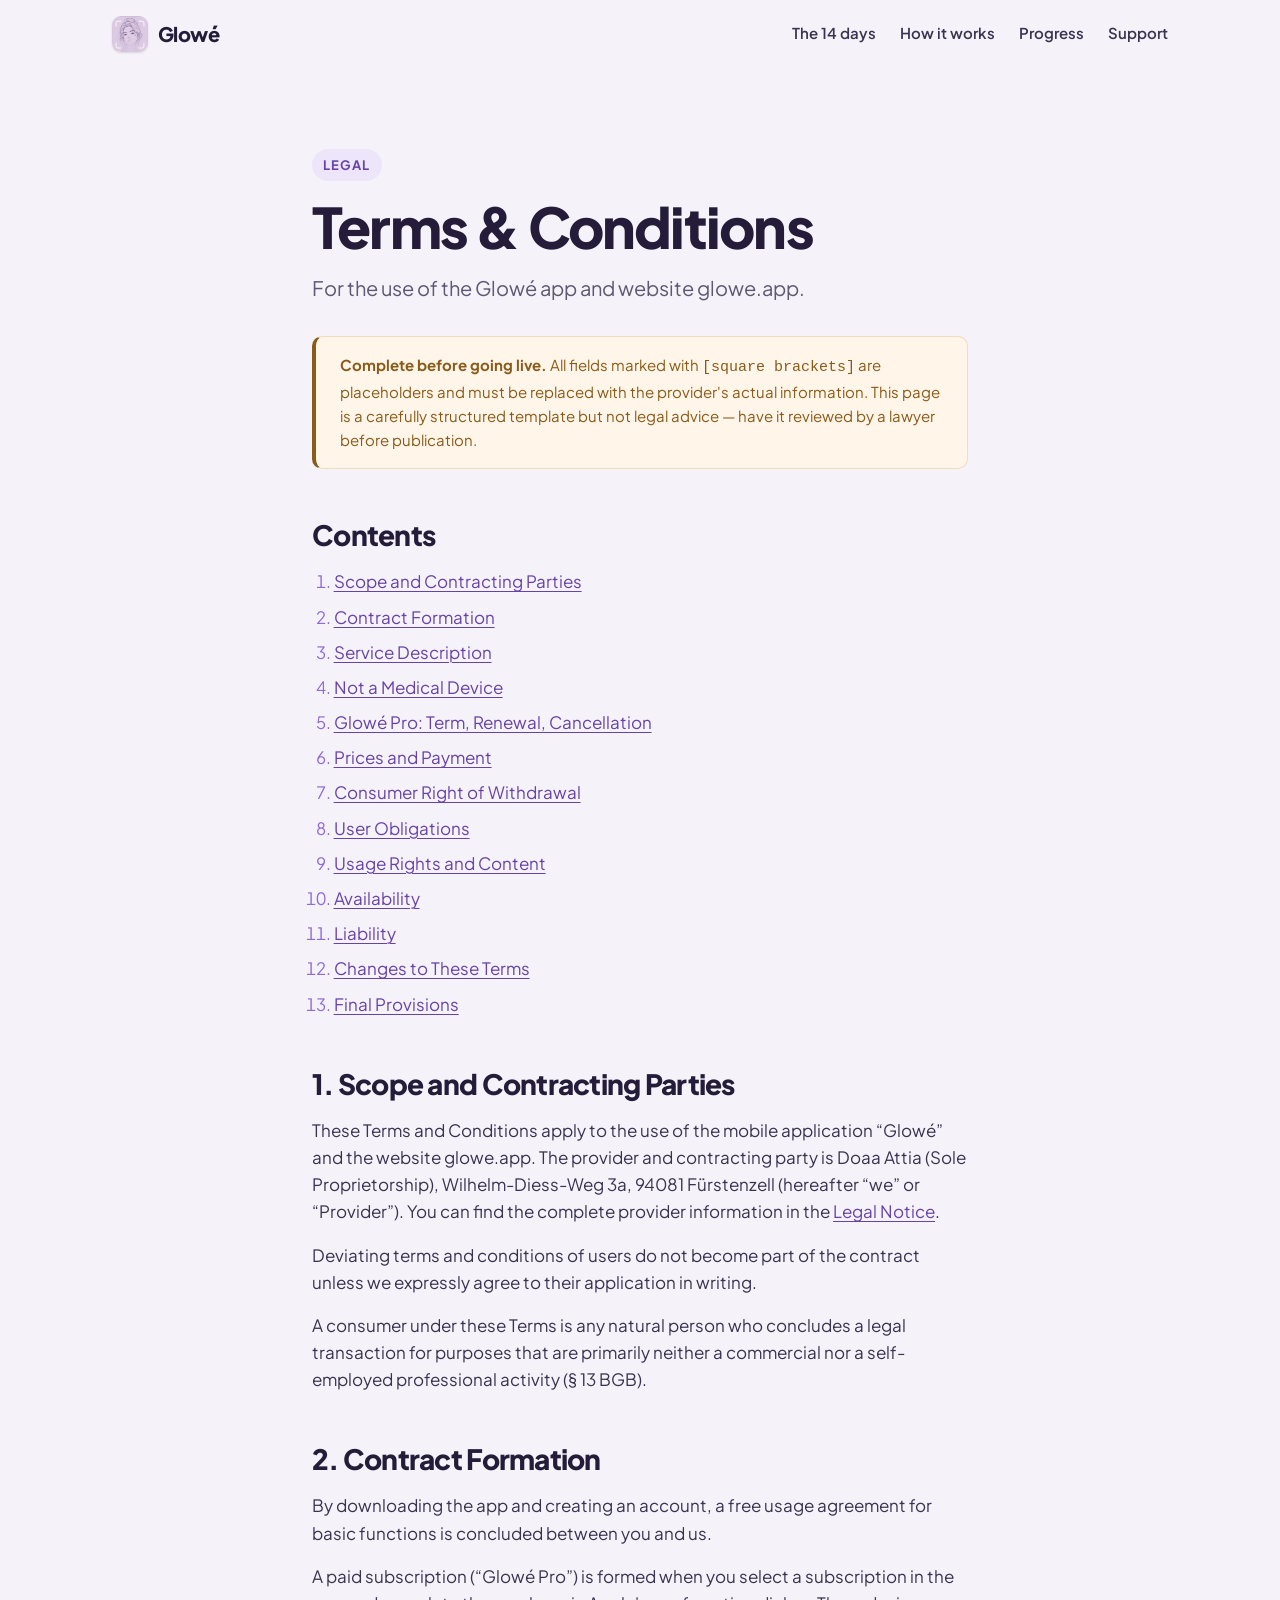
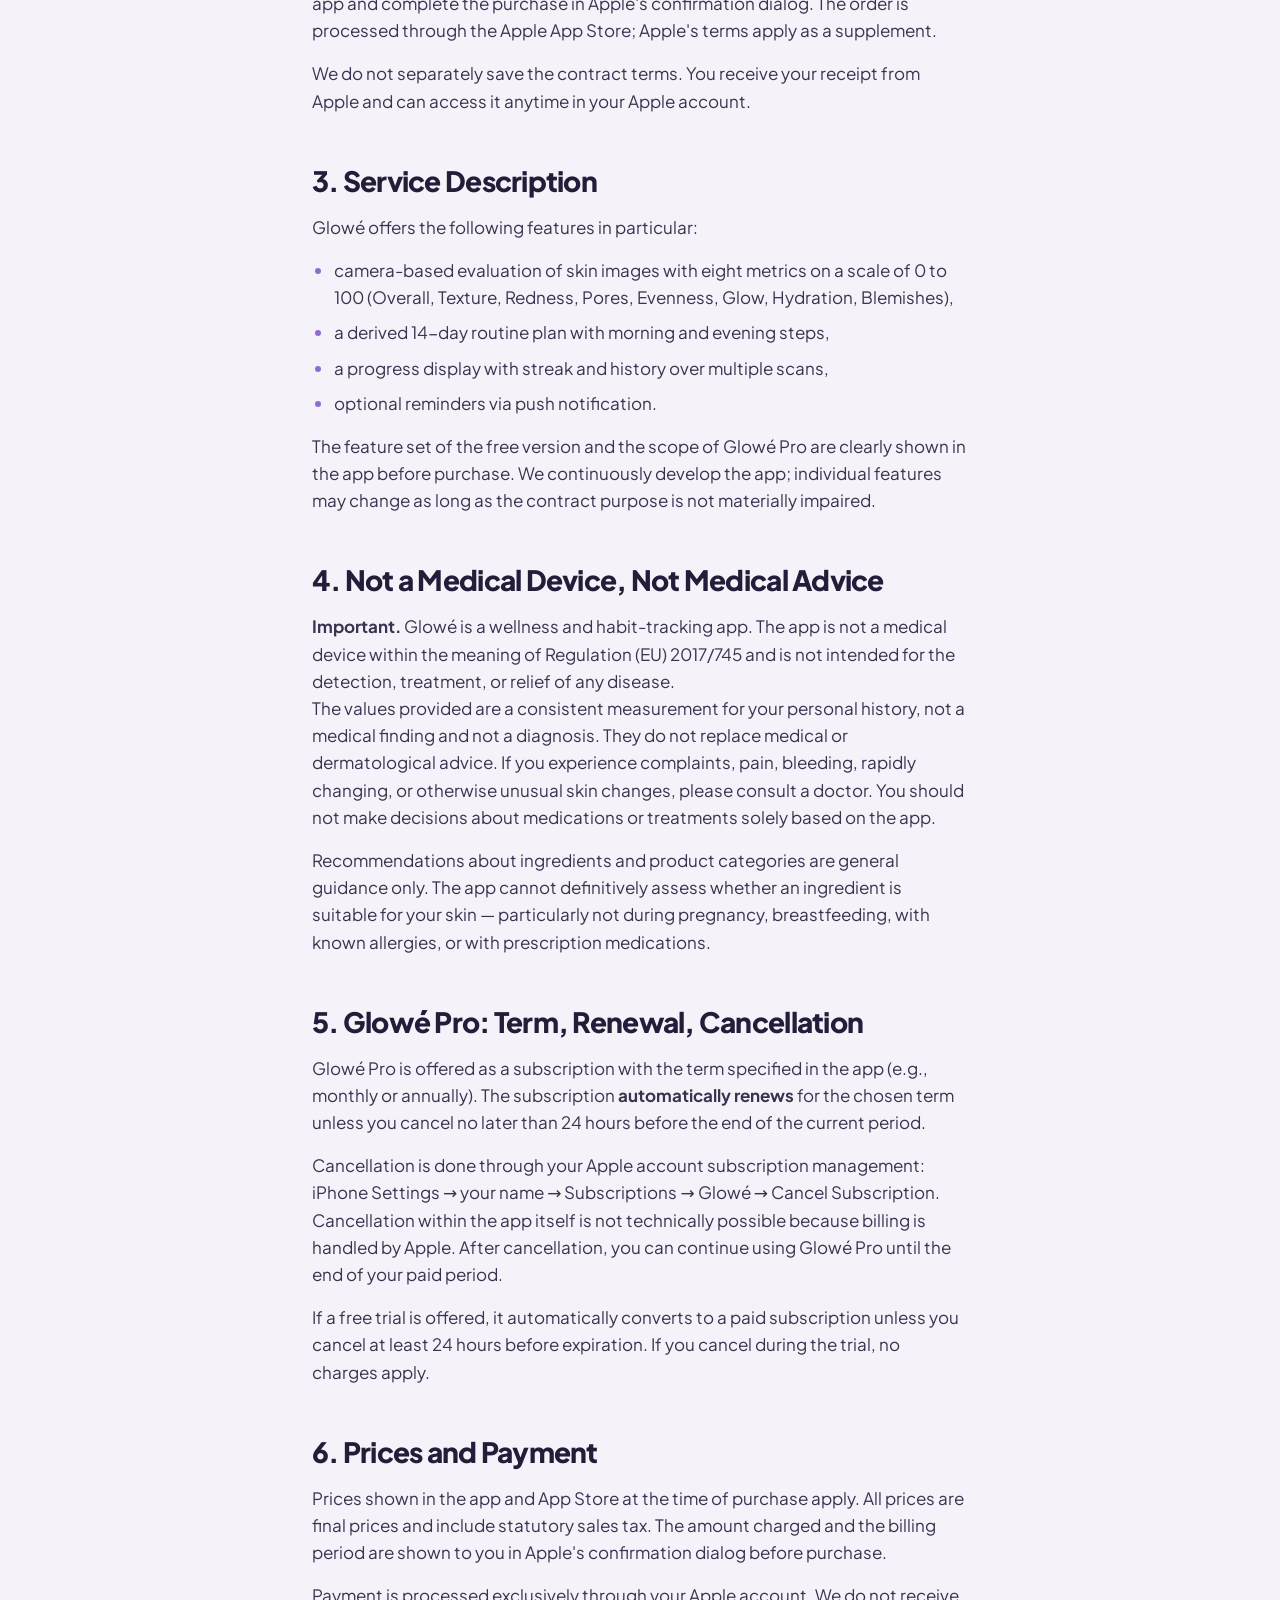
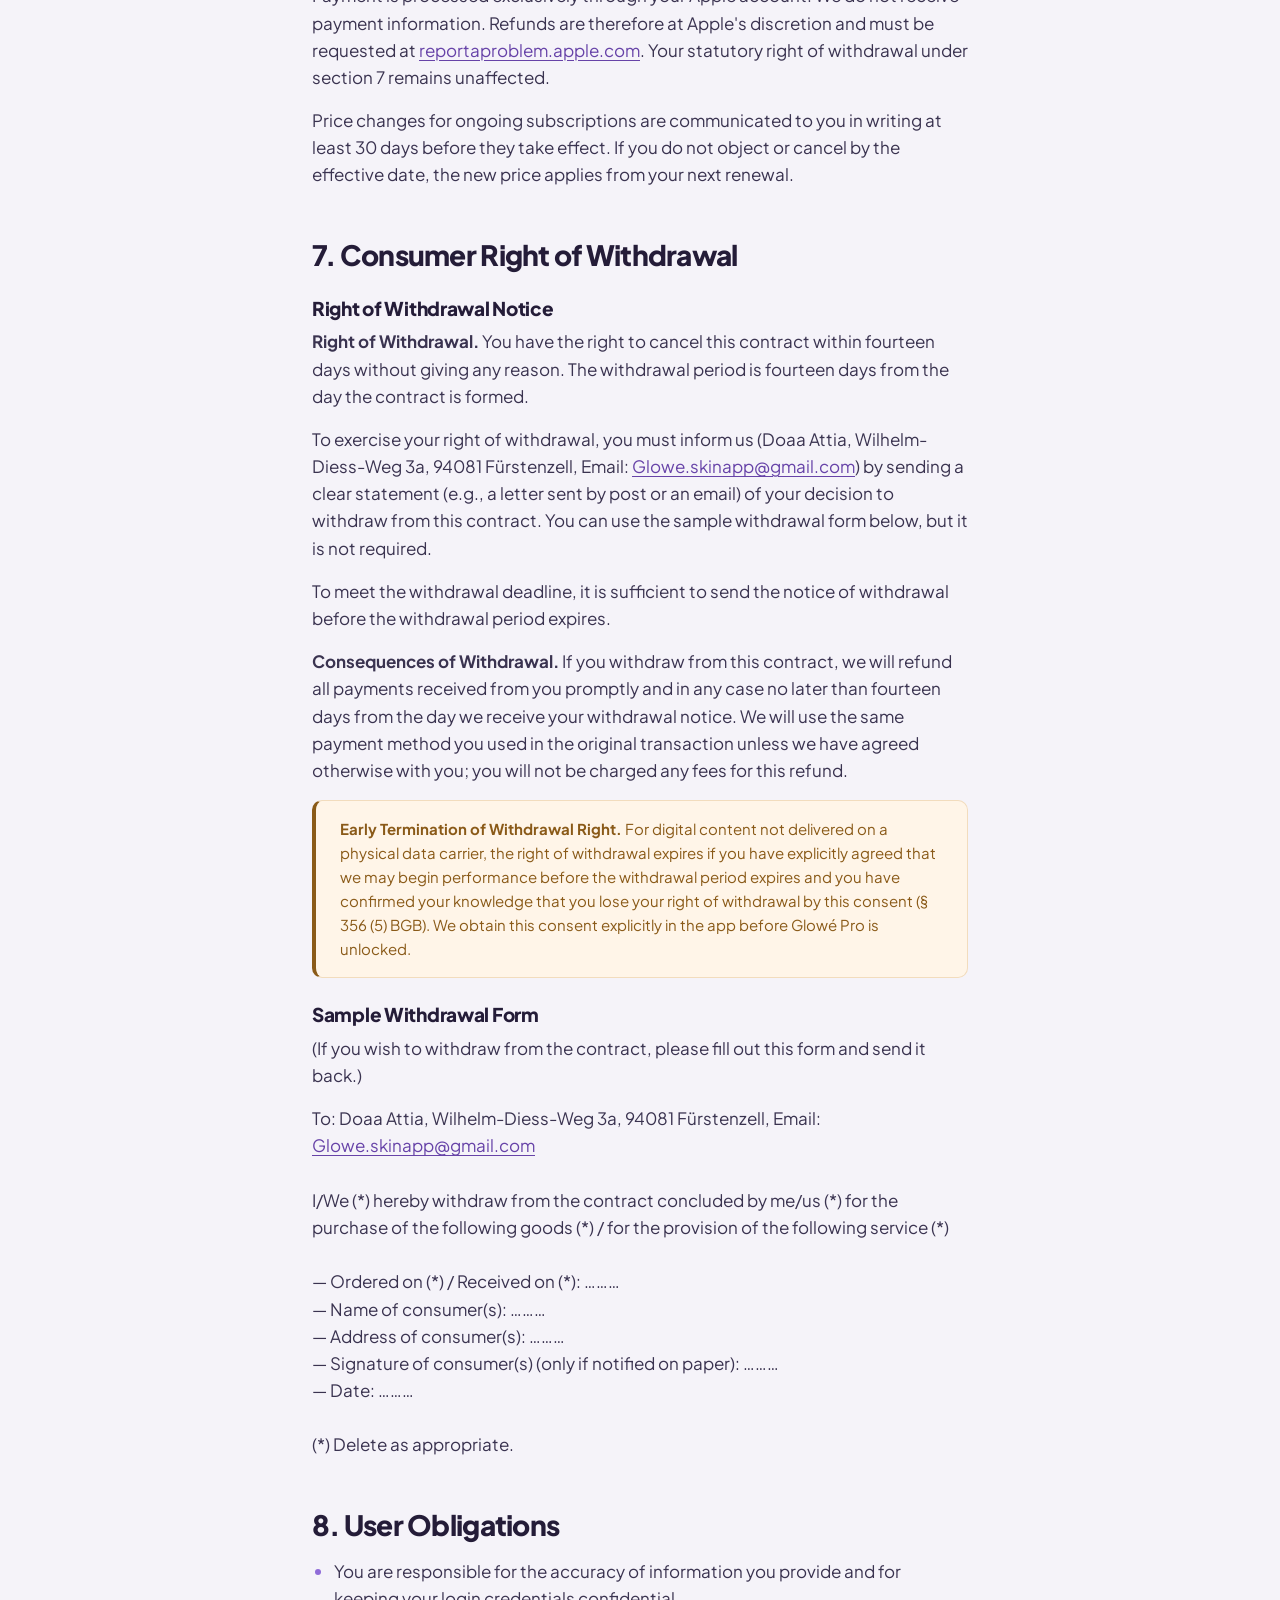
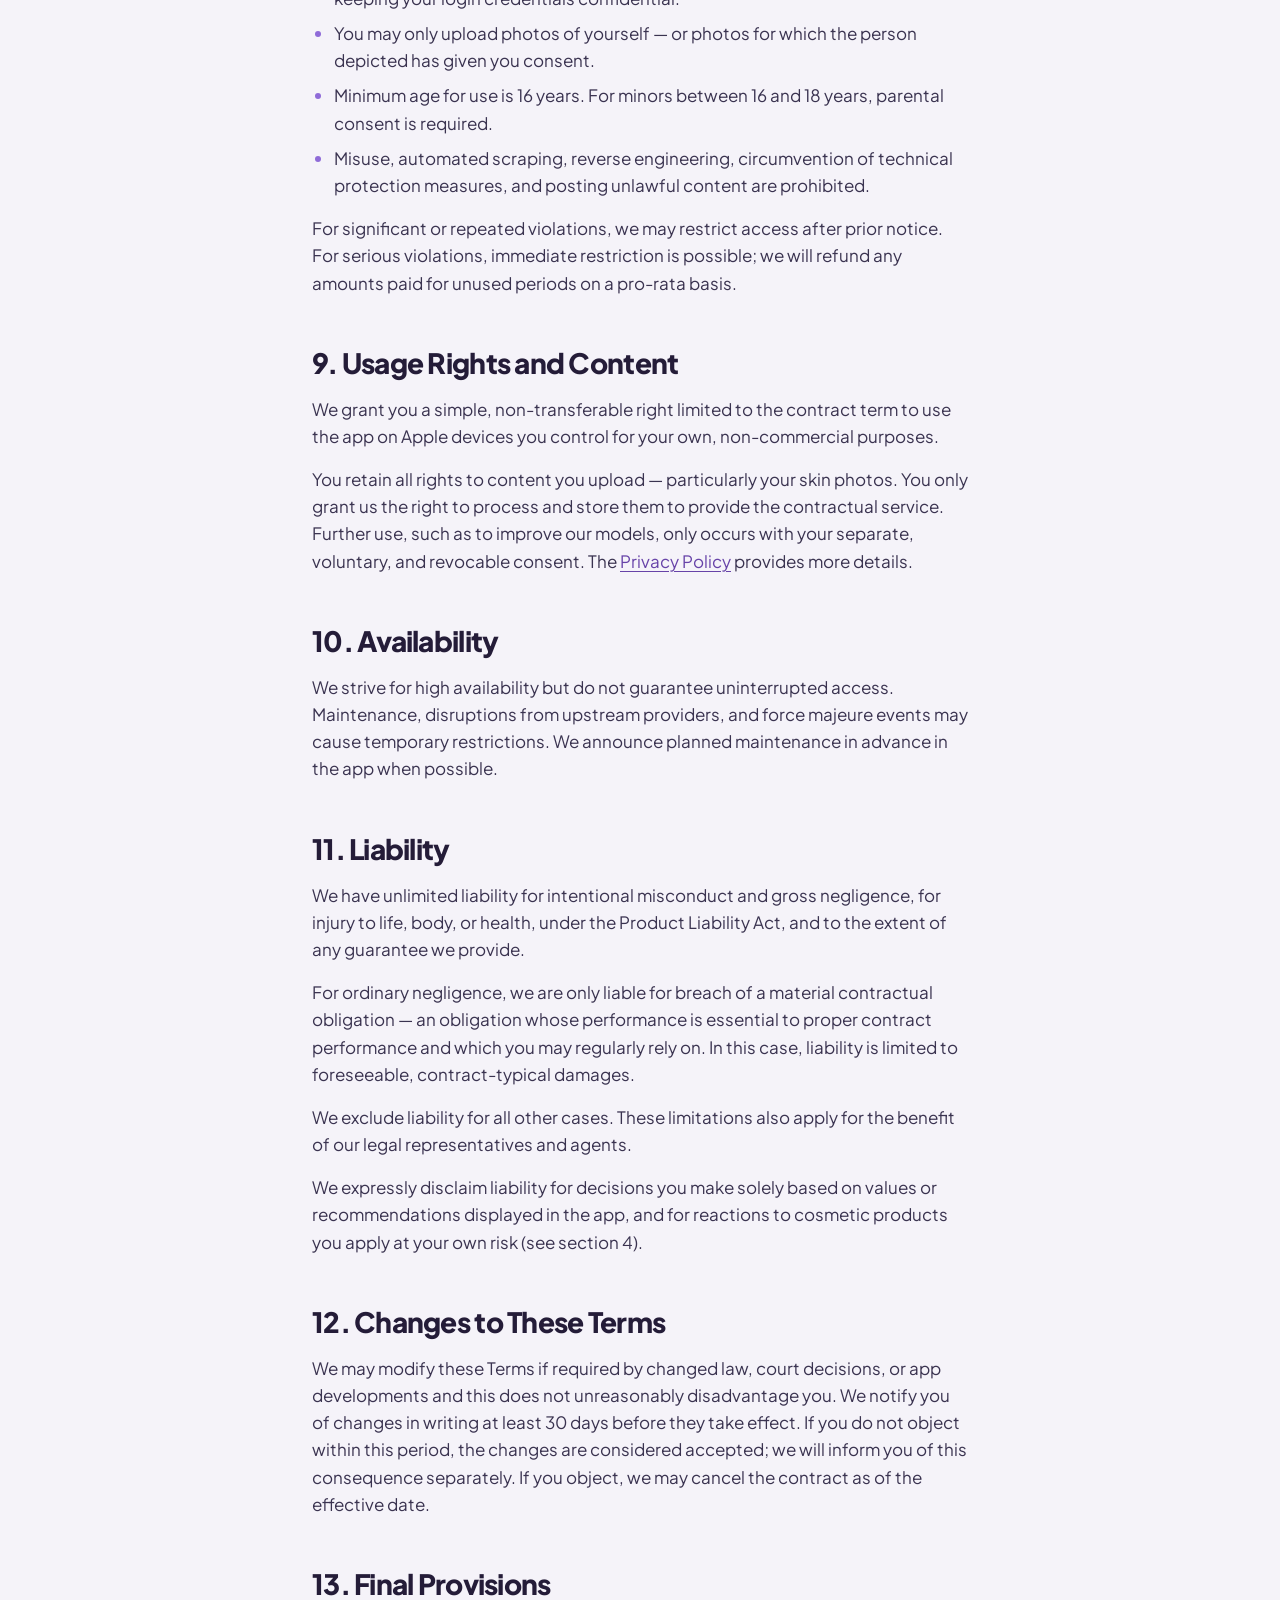
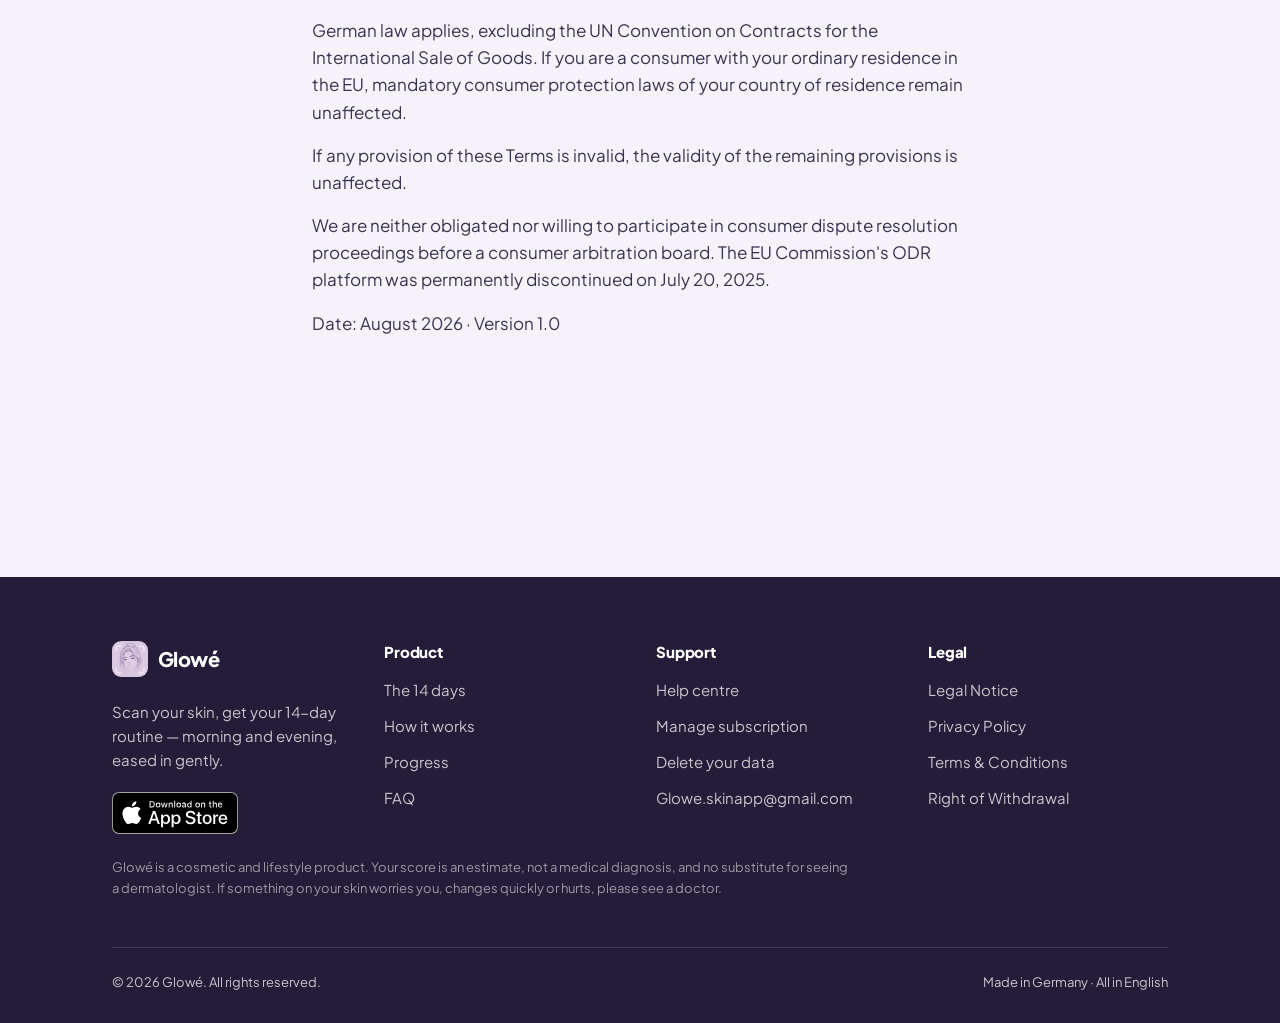
==== commit a27e8b6e: "Fill in all legal document placeholders with Doaa Attia's company info Legal Notice (impressum.html)" ====
--- a/agb.html
+++ b/agb.html
@@ -91,7 +91,7 @@
 
         <h2 id=”geltung”>1. Scope and Contracting Parties</h2>
         <p>
-          These Terms and Conditions apply to the use of the mobile application “Glowé” and the website glowe.app. The provider and contracting party is [Legal form and company name], [Street], [Postal code City] (hereafter “we” or “Provider”). You can find the complete provider information in the <a href=”impressum.html”>Legal Notice</a>.
+          These Terms and Conditions apply to the use of the mobile application “Glowé” and the website glowe.app. The provider and contracting party is Doaa Attia (Sole Proprietorship), Wilhelm-Diess-Weg 3a, 94081 Fürstenzell (hereafter “we” or “Provider”). You can find the complete provider information in the <a href=”impressum.html”>Legal Notice</a>.
         </p>
         <p>
           Deviating terms and conditions of users do not become part of the contract unless we expressly agree to their application in writing.
@@ -167,7 +167,7 @@
           <strong>Right of Withdrawal.</strong> You have the right to cancel this contract within fourteen days without giving any reason. The withdrawal period is fourteen days from the day the contract is formed.
         </p>
         <p>
-          To exercise your right of withdrawal, you must inform us ([Company name], [Street], [Postal code City], Email:
+          To exercise your right of withdrawal, you must inform us (Doaa Attia, Wilhelm-Diess-Weg 3a, 94081 Fürstenzell, Email:
           <a href="mailto:Glowe.skinapp@gmail.com">Glowe.skinapp@gmail.com</a>) by sending a clear statement (e.g., a letter sent by post or an email) of your decision to withdraw from this contract. You can use the sample withdrawal form below, but it is not required.
         </p>
         <p>
@@ -185,7 +185,7 @@
           (If you wish to withdraw from the contract, please fill out this form and send it back.)
         </p>
         <p>
-          To: [Company name], [Street], [Postal code City], Email:
+          To: Doaa Attia, Wilhelm-Diess-Weg 3a, 94081 Fürstenzell, Email:
           <a href="mailto:Glowe.skinapp@gmail.com">Glowe.skinapp@gmail.com</a><br /><br />
           I/We (*) hereby withdraw from the contract concluded by me/us (*) for the purchase of the following goods (*) / for the provision of the following service (*)<br /><br />
           — Ordered on (*) / Received on (*): ………<br />
@@ -257,7 +257,7 @@
         <p>
           We are neither obligated nor willing to participate in consumer dispute resolution proceedings before a consumer arbitration board. The EU Commission's ODR platform was permanently discontinued on July 20, 2025.
         </p>
-        <p class="prose__meta">Date: [Month Year] · Version 1.0</p>
+        <p class="prose__meta">Date: August 2026 · Version 1.0</p>
       </section>
     </main>
 
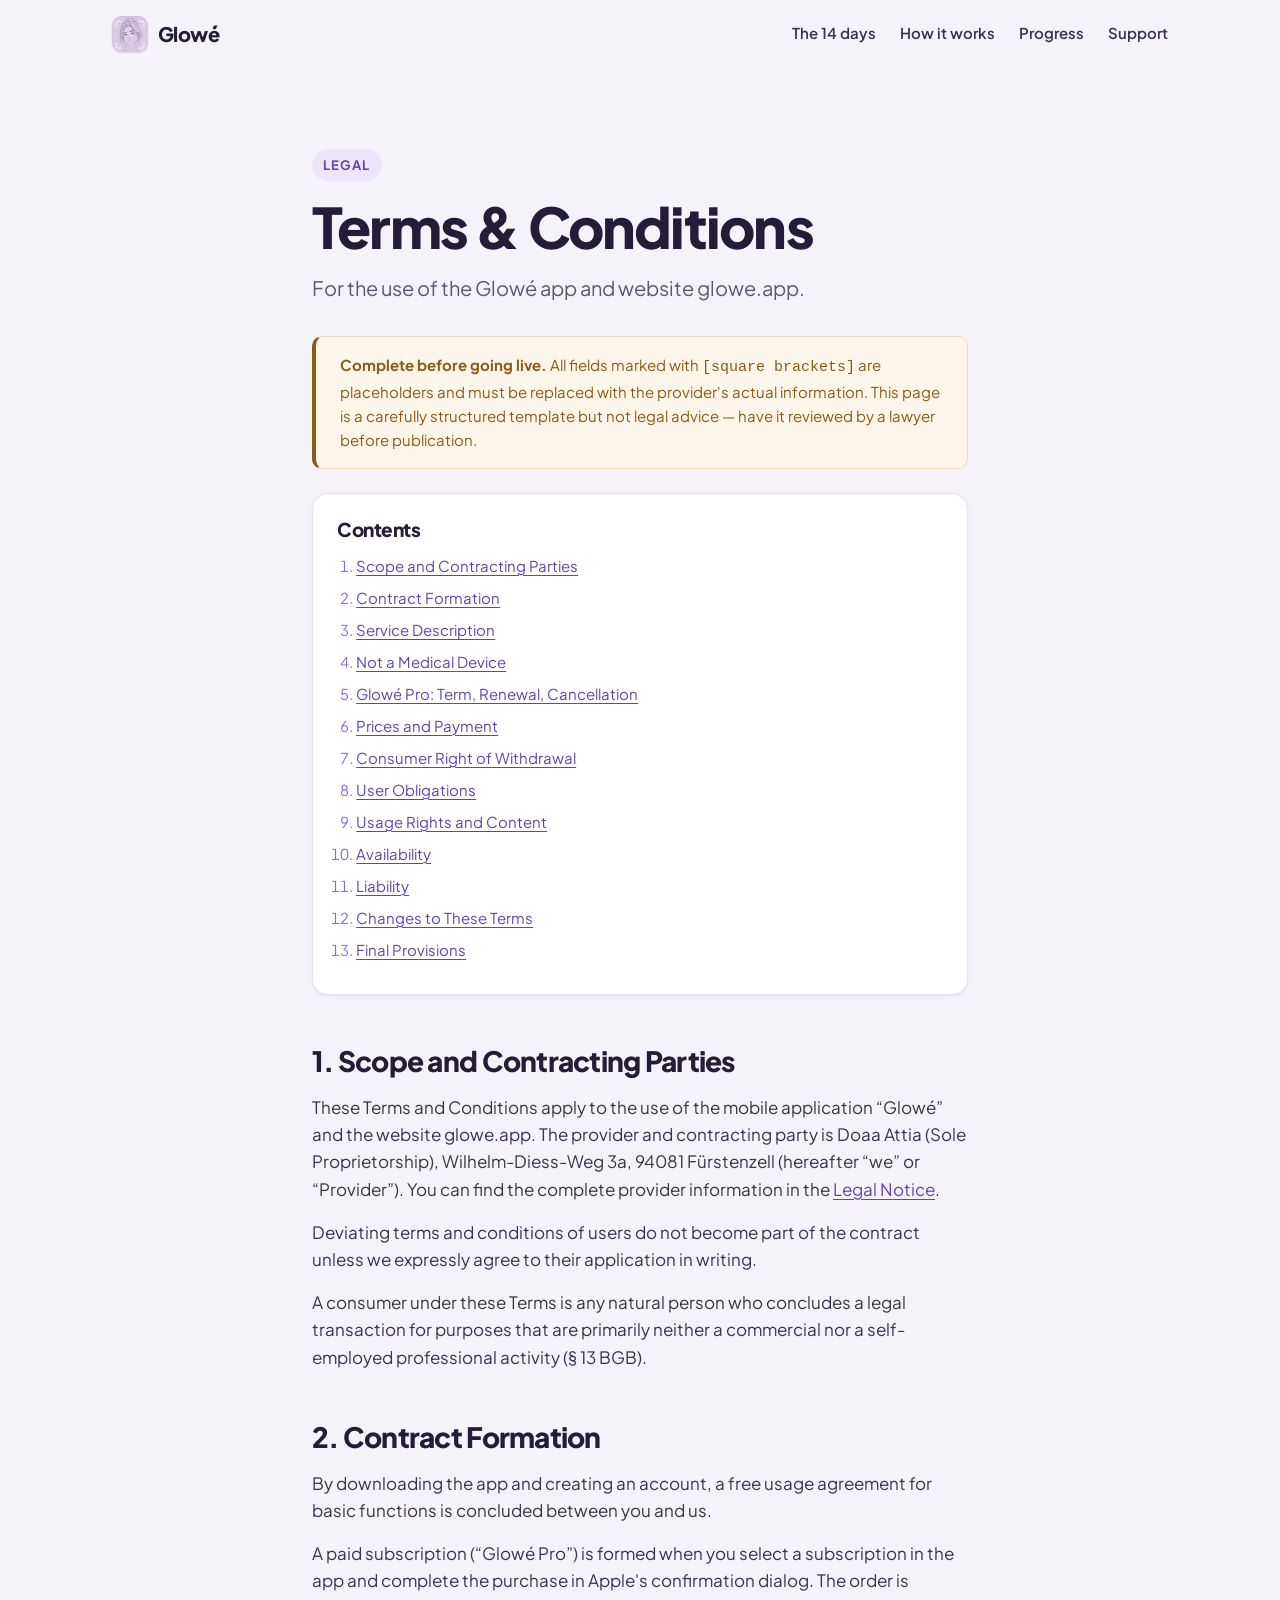
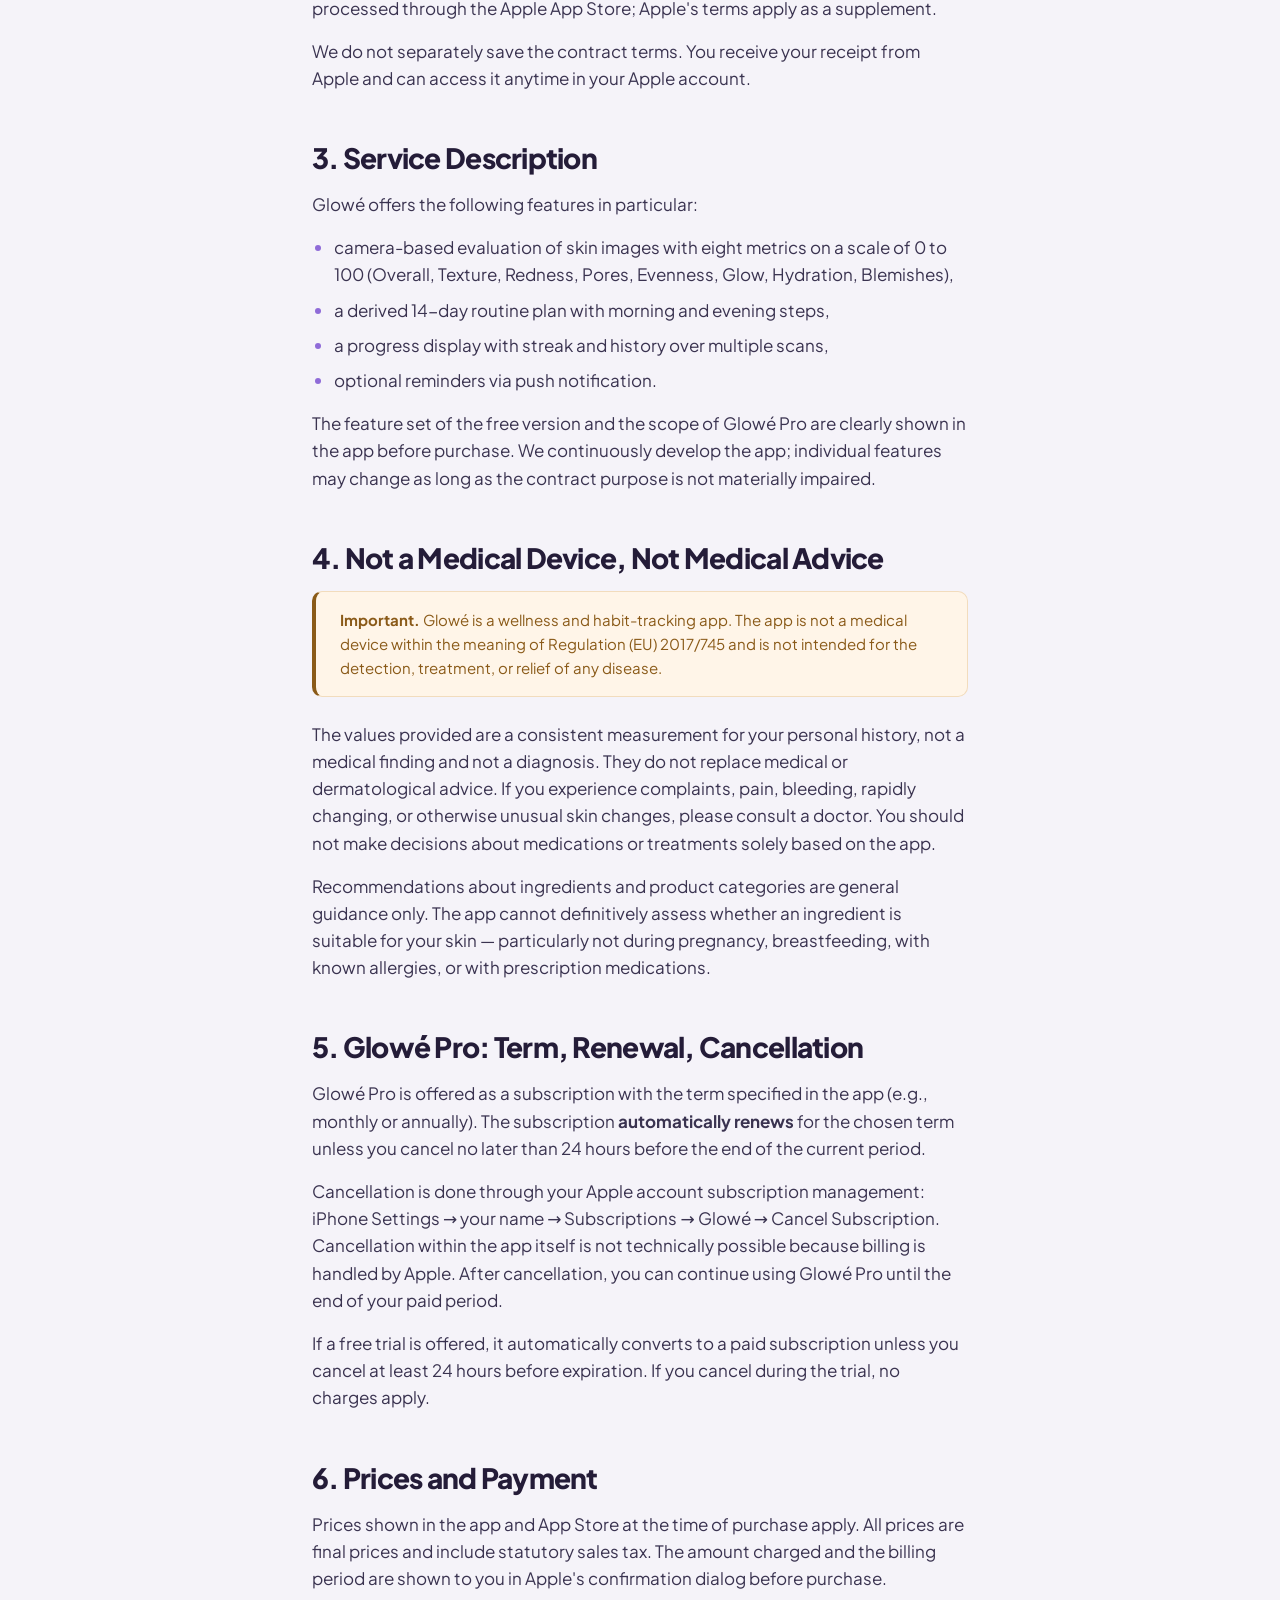
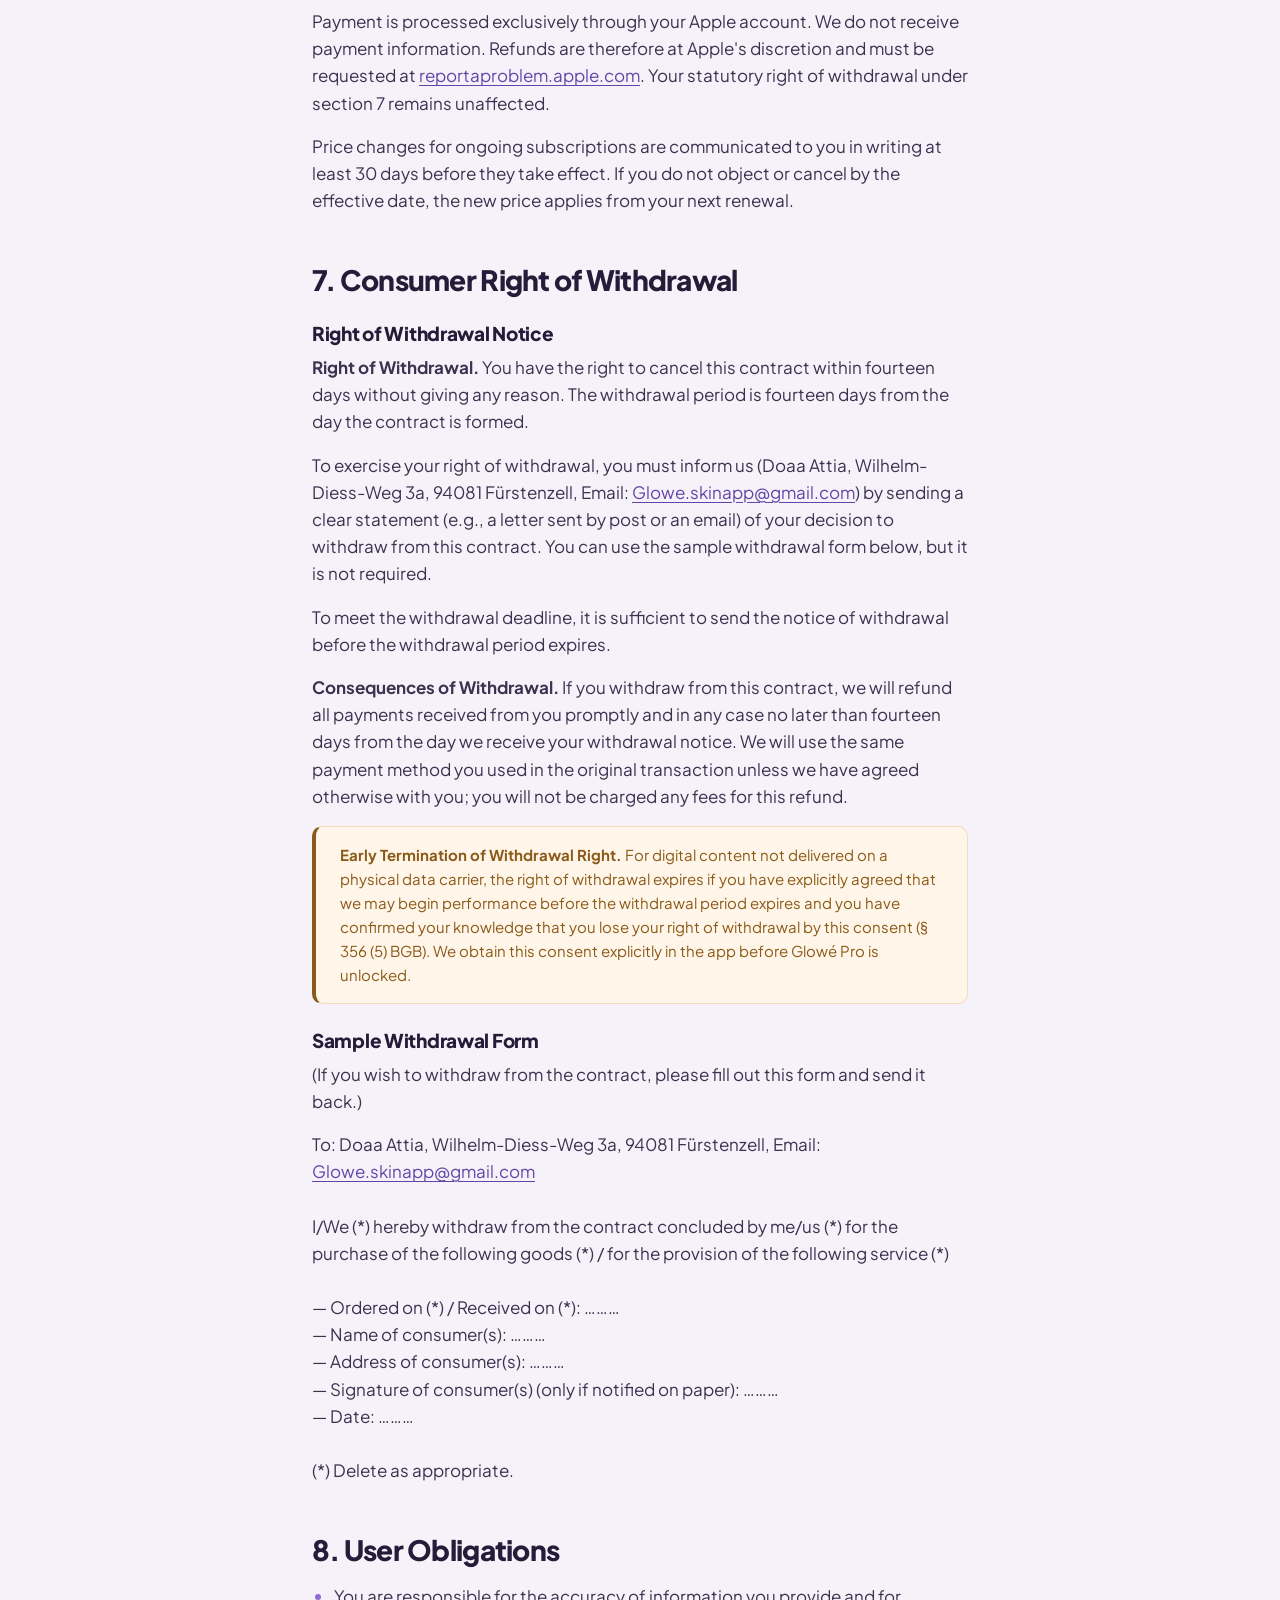
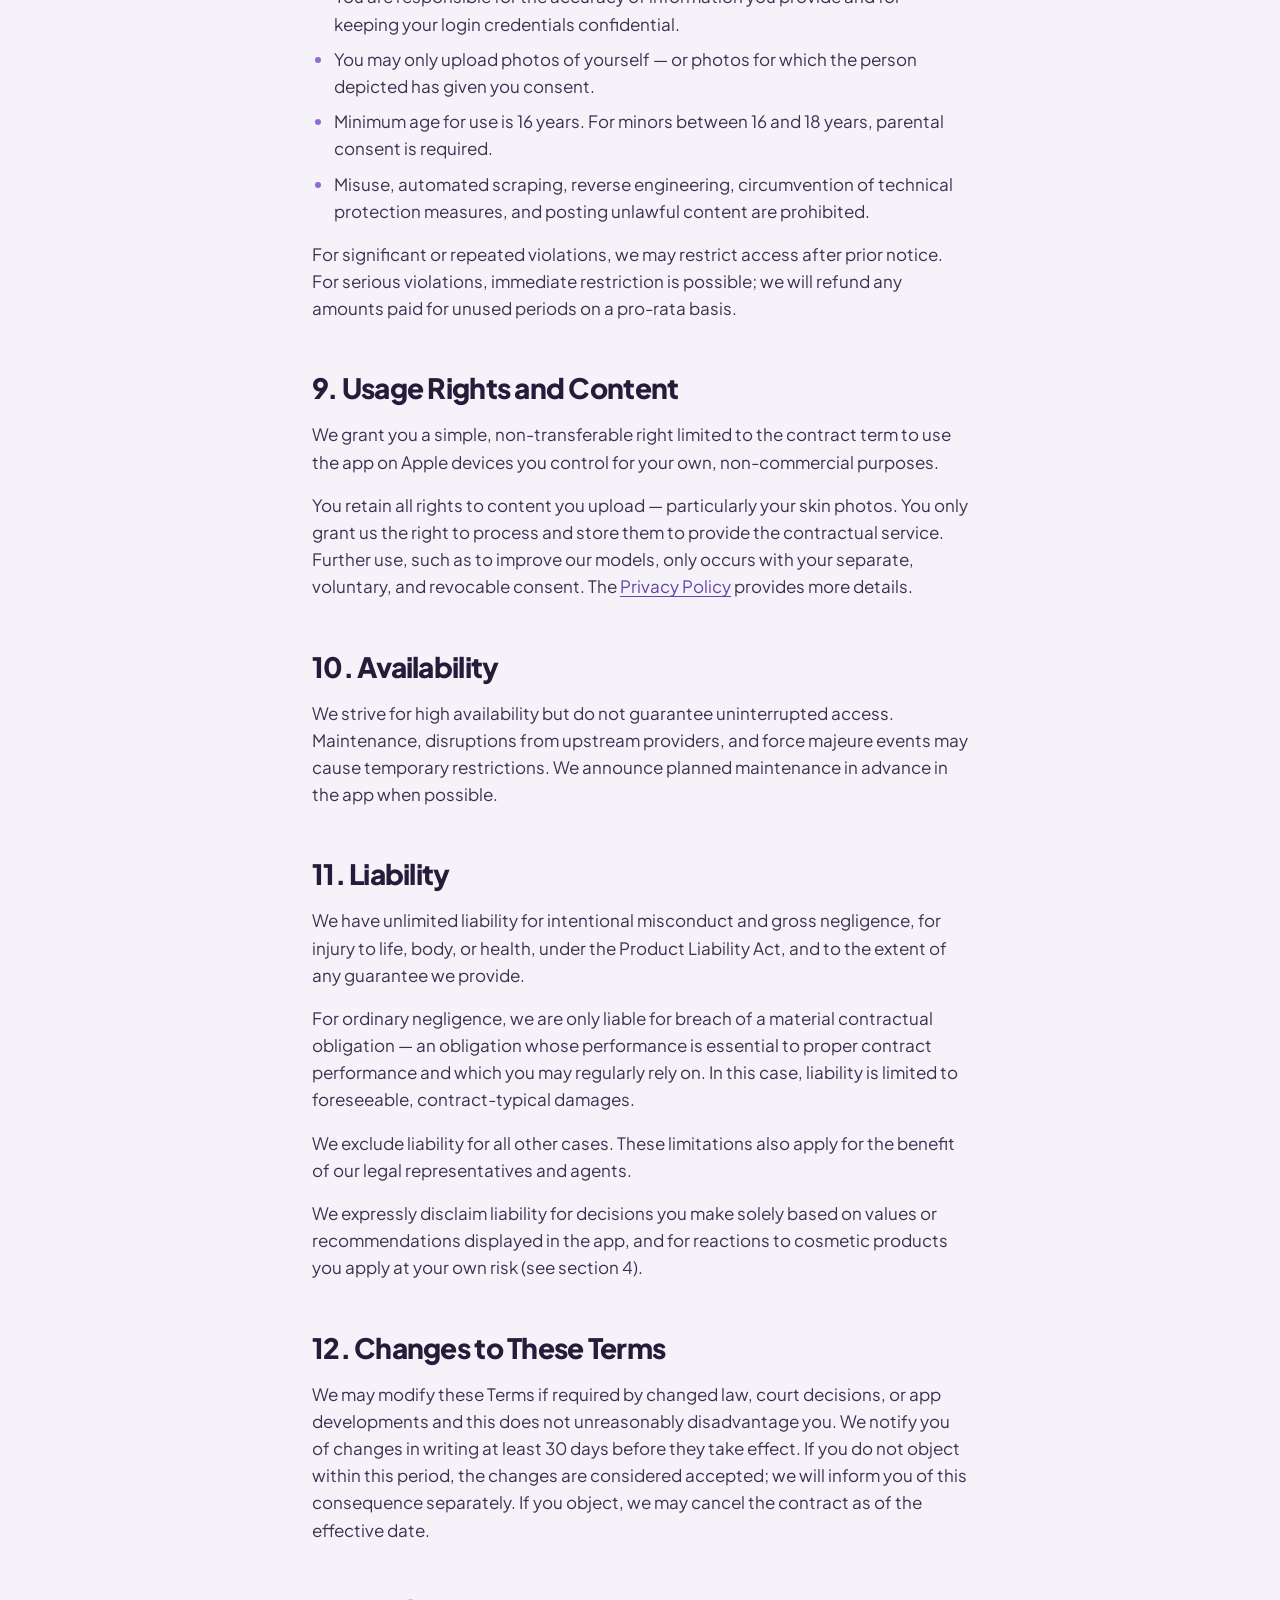
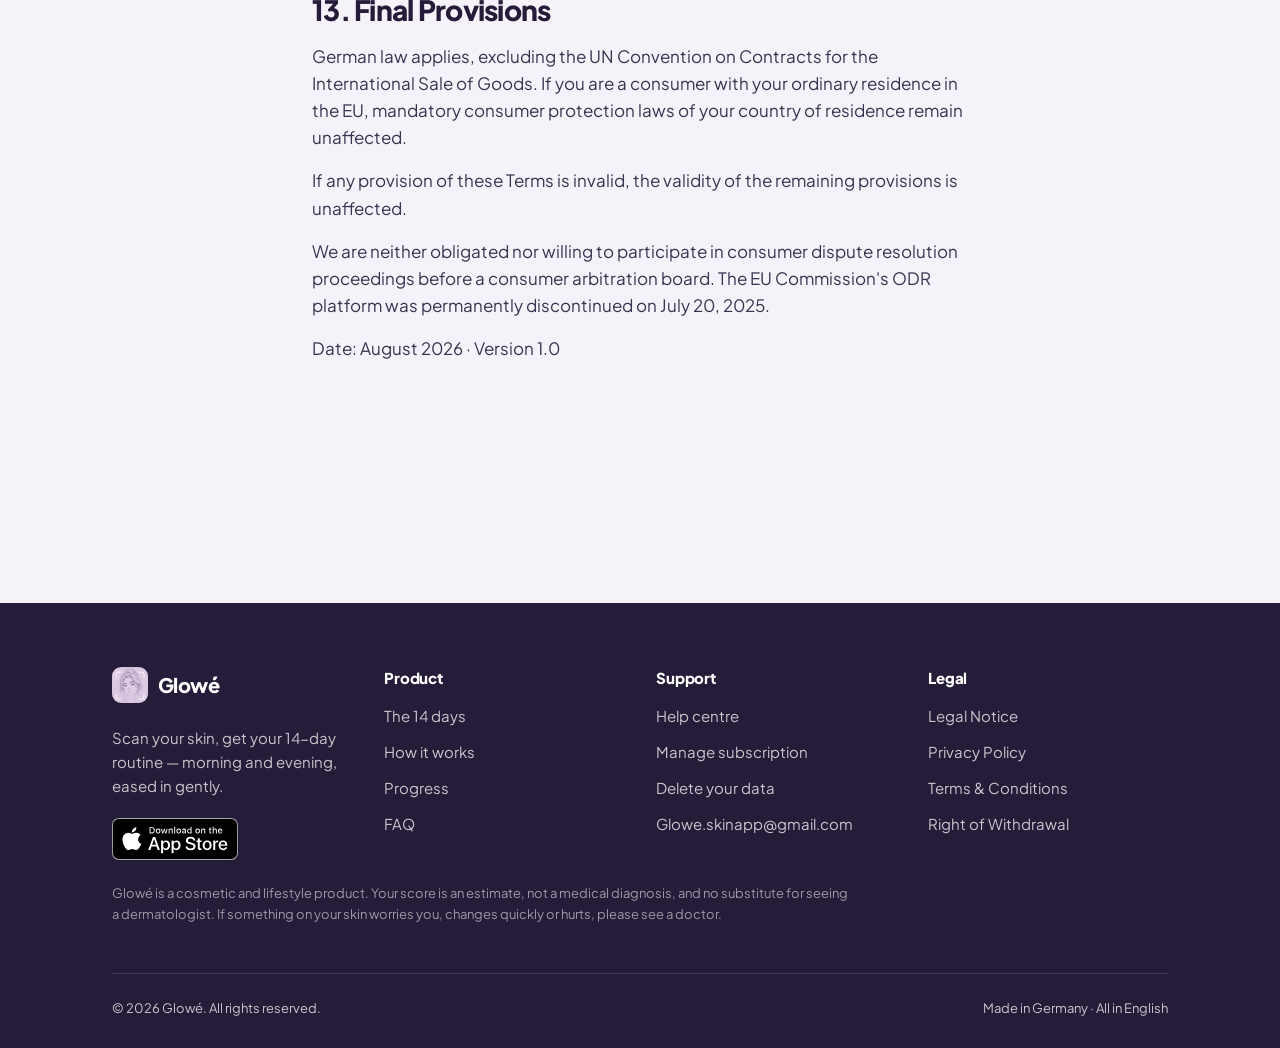
==== commit 25832465: "Fix curly quotes that broke attributes on the legal pages The English translation introduced typogra" ====
--- a/agb.html
+++ b/agb.html
@@ -8,6 +8,7 @@
     <meta name="robots" content="index, follow" />
     <link rel="canonical" href="https://glowe.app/agb.html" />
     <meta name="theme-color" content="#f5f3f9" />
+    <meta name="apple-itunes-app" content="app-id=6787454842" />
     <meta property="og:type" content="website" />
     <meta property="og:site_name" content="Glowé" />
     <meta property="og:title" content="Terms & Conditions — Glowé" />
@@ -70,28 +71,28 @@
         provider's actual information. This page is a carefully structured template but not legal advice — have it reviewed by a lawyer before publication.
       </div>
 
-        <nav class=”toc reveal” aria-label=”Table of Contents”>
+        <nav class="toc reveal" aria-label="Table of Contents">
           <h2>Contents</h2>
           <ol>
-            <li><a href=”#geltung”>Scope and Contracting Parties</a></li>
-            <li><a href=”#vertragsschluss”>Contract Formation</a></li>
-            <li><a href=”#leistung”>Service Description</a></li>
-            <li><a href=”#kein-medizinprodukt”>Not a Medical Device</a></li>
-            <li><a href=”#abo”>Glowé Pro: Term, Renewal, Cancellation</a></li>
-            <li><a href=”#preise”>Prices and Payment</a></li>
-            <li><a href=”#widerruf”>Consumer Right of Withdrawal</a></li>
-            <li><a href=”#pflichten”>User Obligations</a></li>
-            <li><a href=”#rechte-inhalte”>Usage Rights and Content</a></li>
-            <li><a href=”#verfuegbarkeit”>Availability</a></li>
-            <li><a href=”#haftung”>Liability</a></li>
-            <li><a href=”#aenderungen”>Changes to These Terms</a></li>
-            <li><a href=”#schluss”>Final Provisions</a></li>
+            <li><a href="#geltung">Scope and Contracting Parties</a></li>
+            <li><a href="#vertragsschluss">Contract Formation</a></li>
+            <li><a href="#leistung">Service Description</a></li>
+            <li><a href="#kein-medizinprodukt">Not a Medical Device</a></li>
+            <li><a href="#abo">Glowé Pro: Term, Renewal, Cancellation</a></li>
+            <li><a href="#preise">Prices and Payment</a></li>
+            <li><a href="#widerruf">Consumer Right of Withdrawal</a></li>
+            <li><a href="#pflichten">User Obligations</a></li>
+            <li><a href="#rechte-inhalte">Usage Rights and Content</a></li>
+            <li><a href="#verfuegbarkeit">Availability</a></li>
+            <li><a href="#haftung">Liability</a></li>
+            <li><a href="#aenderungen">Changes to These Terms</a></li>
+            <li><a href="#schluss">Final Provisions</a></li>
           </ol>
         </nav>
 
-        <h2 id=”geltung”>1. Scope and Contracting Parties</h2>
-        <p>
-          These Terms and Conditions apply to the use of the mobile application “Glowé” and the website glowe.app. The provider and contracting party is Doaa Attia (Sole Proprietorship), Wilhelm-Diess-Weg 3a, 94081 Fürstenzell (hereafter “we” or “Provider”). You can find the complete provider information in the <a href=”impressum.html”>Legal Notice</a>.
+        <h2 id="geltung">1. Scope and Contracting Parties</h2>
+        <p>
+          These Terms and Conditions apply to the use of the mobile application “Glowé” and the website glowe.app. The provider and contracting party is Doaa Attia (Sole Proprietorship), Wilhelm-Diess-Weg 3a, 94081 Fürstenzell (hereafter “we” or “Provider”). You can find the complete provider information in the <a href="impressum.html">Legal Notice</a>.
         </p>
         <p>
           Deviating terms and conditions of users do not become part of the contract unless we expressly agree to their application in writing.
@@ -100,7 +101,7 @@
           A consumer under these Terms is any natural person who concludes a legal transaction for purposes that are primarily neither a commercial nor a self-employed professional activity (§ 13 BGB).
         </p>
 
-        <h2 id=”vertragsschluss”>2. Contract Formation</h2>
+        <h2 id="vertragsschluss">2. Contract Formation</h2>
         <p>
           By downloading the app and creating an account, a free usage agreement for basic functions is concluded between you and us.
         </p>
@@ -111,7 +112,7 @@
           We do not separately save the contract terms. You receive your receipt from Apple and can access it anytime in your Apple account.
         </p>
 
-        <h2 id=”leistung”>3. Service Description</h2>
+        <h2 id="leistung">3. Service Description</h2>
         <p>Glowé offers the following features in particular:</p>
         <ul>
           <li>
@@ -125,8 +126,8 @@
           The feature set of the free version and the scope of Glowé Pro are clearly shown in the app before purchase. We continuously develop the app; individual features may change as long as the contract purpose is not materially impaired.
         </p>
 
-        <h2 id=”kein-medizinprodukt”>4. Not a Medical Device, Not Medical Advice</h2>
-        <div class=”callout”>
+        <h2 id="kein-medizinprodukt">4. Not a Medical Device, Not Medical Advice</h2>
+        <div class="callout">
           <strong>Important.</strong> Glowé is a wellness and habit-tracking app. The app is not a medical device within the meaning of Regulation (EU) 2017/745 and is not intended for the detection, treatment, or relief of any disease.
         </div>
         <p>
@@ -136,7 +137,7 @@
           Recommendations about ingredients and product categories are general guidance only. The app cannot definitively assess whether an ingredient is suitable for your skin — particularly not during pregnancy, breastfeeding, with known allergies, or with prescription medications.
         </p>
 
-        <h2 id=”abo”>5. Glowé Pro: Term, Renewal, Cancellation</h2>
+        <h2 id="abo">5. Glowé Pro: Term, Renewal, Cancellation</h2>
         <p>
           Glowé Pro is offered as a subscription with the term specified in the app (e.g., monthly or annually). The subscription <strong>automatically renews</strong> for the chosen term unless you cancel no later than 24 hours before the end of the current period.
         </p>
@@ -147,13 +148,13 @@
           If a free trial is offered, it automatically converts to a paid subscription unless you cancel at least 24 hours before expiration. If you cancel during the trial, no charges apply.
         </p>
 
-        <h2 id=”preise”>6. Prices and Payment</h2>
+        <h2 id="preise">6. Prices and Payment</h2>
         <p>
           Prices shown in the app and App Store at the time of purchase apply. All prices are final prices and include statutory sales tax. The amount charged and the billing period are shown to you in Apple's confirmation dialog before purchase.
         </p>
         <p>
           Payment is processed exclusively through your Apple account. We do not receive payment information. Refunds are therefore at Apple's discretion and must be requested at
-          <a href="https://reportaproblem.apple.com" target="_blank" rel="noopener">reportaproblem.apple.com</a>.
+          <a href="https://reportaproblem.apple.com" rel="noopener">reportaproblem.apple.com</a>.
           Your statutory right of withdrawal under section 7 remains unaffected.
         </p>
         <p>
@@ -273,7 +274,7 @@
               Scan your skin, get your 14-day routine — morning and evening, eased in gently.
             </p>
             <p style="margin-top: 1.25rem">
-              <a class="appstore appstore--sm" href="https://apps.apple.com/app/id6787454842" target="_blank" rel="noopener">
+              <a class="appstore appstore--sm" href="https://apps.apple.com/app/id6787454842">
                 <img src="assets/img/appstore-badge.svg" alt="Download Glowé on the App Store" width="126" height="42" />
               </a>
             </p>
--- a/assets/css/style.css
+++ b/assets/css/style.css
@@ -1745,3 +1745,98 @@
     transform: none;
   }
 }
+
+/* ---------- Ausweg-Sheet für In-App-Browser ----------
+   Erscheint nur, wenn der Sprung in den App Store aus einer WebView heraus
+   fehlgeschlagen ist. Wird per JS eingehängt, existiert sonst nicht. */
+.escape {
+  position: fixed;
+  inset: 0;
+  z-index: 100;
+  display: flex;
+  align-items: flex-end;
+  justify-content: center;
+  padding: var(--s-4);
+  background: rgba(36, 28, 56, 0.45);
+  animation: escape-in var(--dur) var(--ease) both;
+}
+.escape__card {
+  width: 100%;
+  max-width: 30rem;
+  padding: var(--s-5);
+  border-radius: var(--r-lg);
+  background: var(--surface);
+  box-shadow: var(--shadow-lg);
+  animation: escape-up var(--dur) var(--ease) both;
+}
+.escape__title {
+  font-size: var(--fs-h3);
+  line-height: var(--lh-h3);
+  letter-spacing: var(--ls-h3);
+  color: var(--ink);
+}
+.escape__body {
+  margin-top: var(--s-3);
+  font-size: var(--fs-sm);
+  line-height: var(--lh-body);
+  color: var(--muted);
+}
+.escape__url {
+  margin-top: var(--s-4);
+  padding: var(--s-3);
+  border: 1px solid var(--line);
+  border-radius: var(--r-sm);
+  background: var(--bg);
+  font-size: var(--fs-xs);
+  line-height: 1.5;
+  color: var(--violet-700);
+  overflow-wrap: anywhere;
+  /* Per Langdruck komplett markierbar, auch ohne funktionierenden Button. */
+  -webkit-user-select: all;
+  user-select: all;
+}
+.escape__actions {
+  display: flex;
+  flex-wrap: wrap;
+  gap: var(--s-2);
+  margin-top: var(--s-4);
+}
+.escape__btn {
+  flex: 1 1 auto;
+  min-height: 44px;
+  padding: var(--s-3) var(--s-4);
+  border: 1px solid var(--line-strong);
+  border-radius: var(--r-full);
+  background: var(--surface);
+  font: inherit;
+  font-size: var(--fs-sm);
+  font-weight: 600;
+  color: var(--text);
+  cursor: pointer;
+}
+.escape__btn--primary {
+  border-color: transparent;
+  background: var(--violet-600);
+  color: #fff;
+}
+.escape__btn:focus-visible {
+  outline: 2px solid var(--violet-600);
+  outline-offset: 2px;
+}
+
+@keyframes escape-in {
+  from {
+    opacity: 0;
+  }
+}
+@keyframes escape-up {
+  from {
+    transform: translateY(12px);
+  }
+}
+
+@media (min-width: 30rem) {
+  .escape {
+    align-items: center;
+  }
+}
